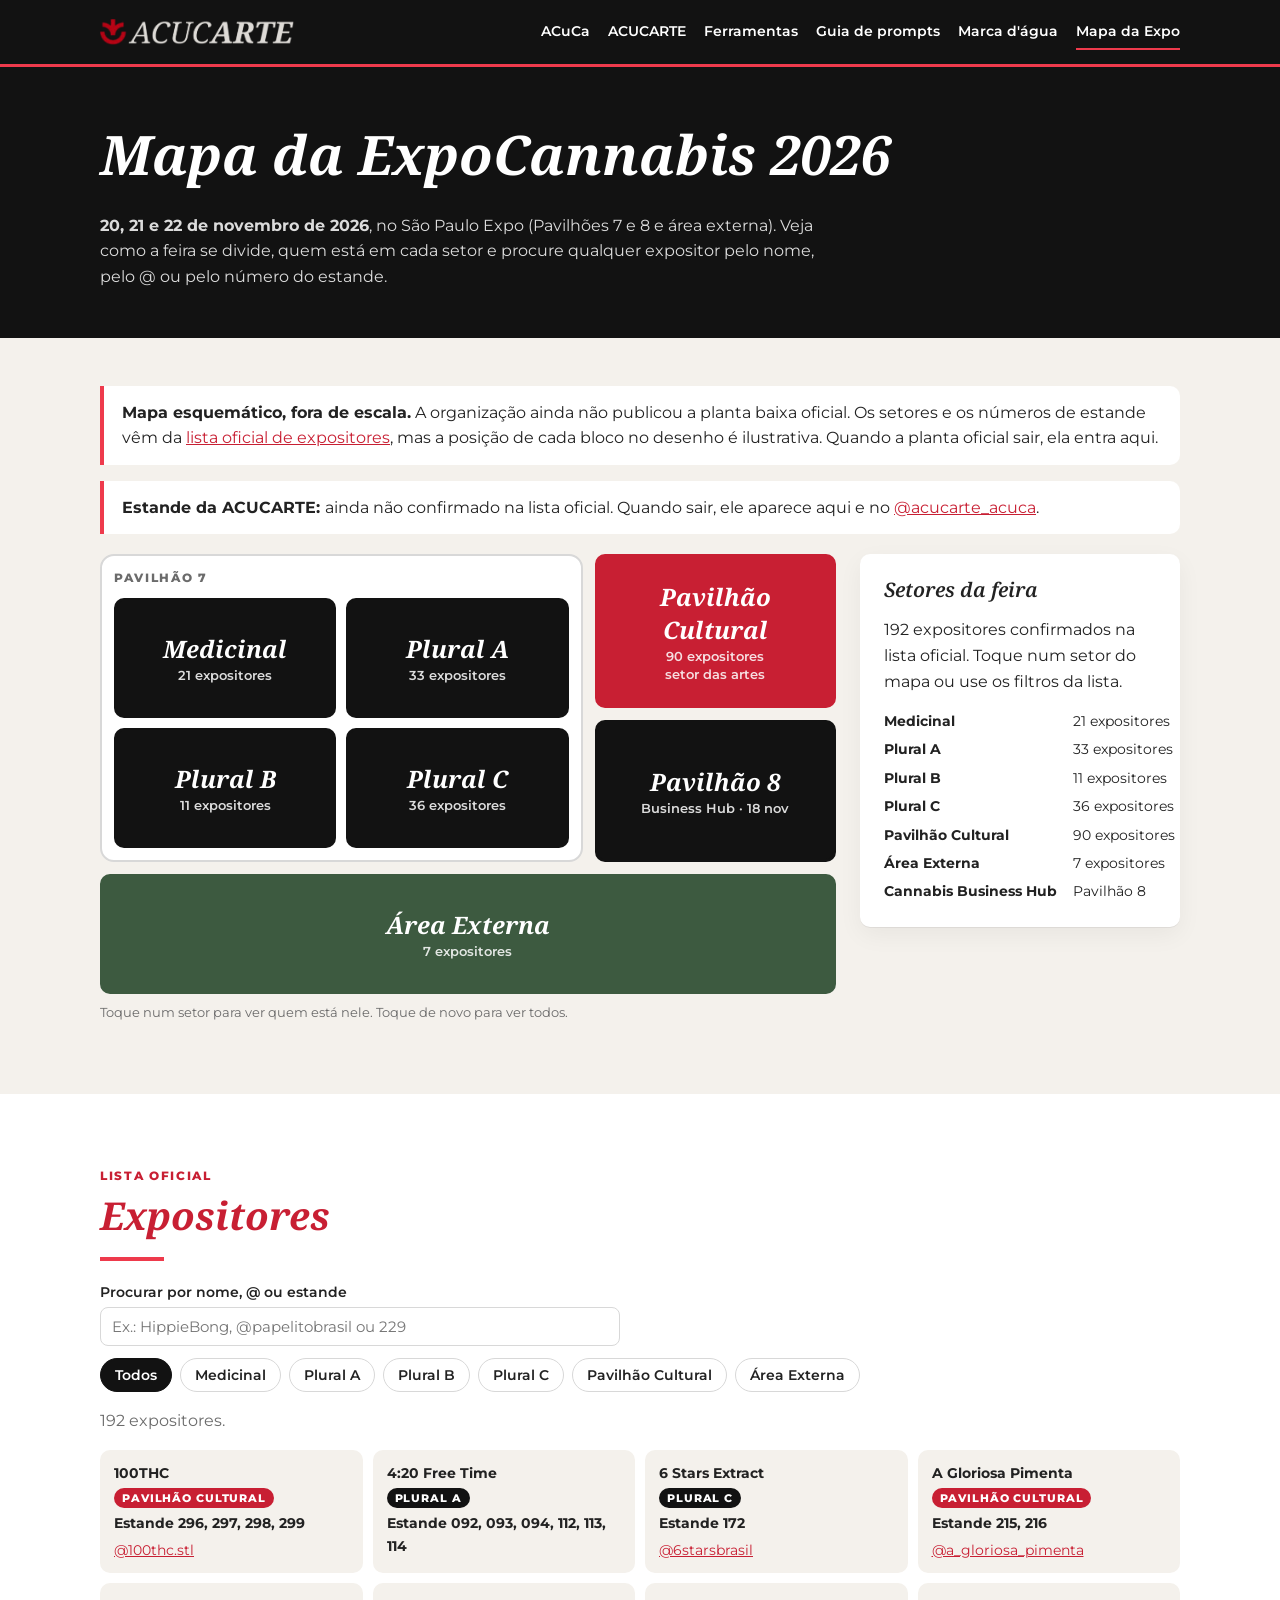
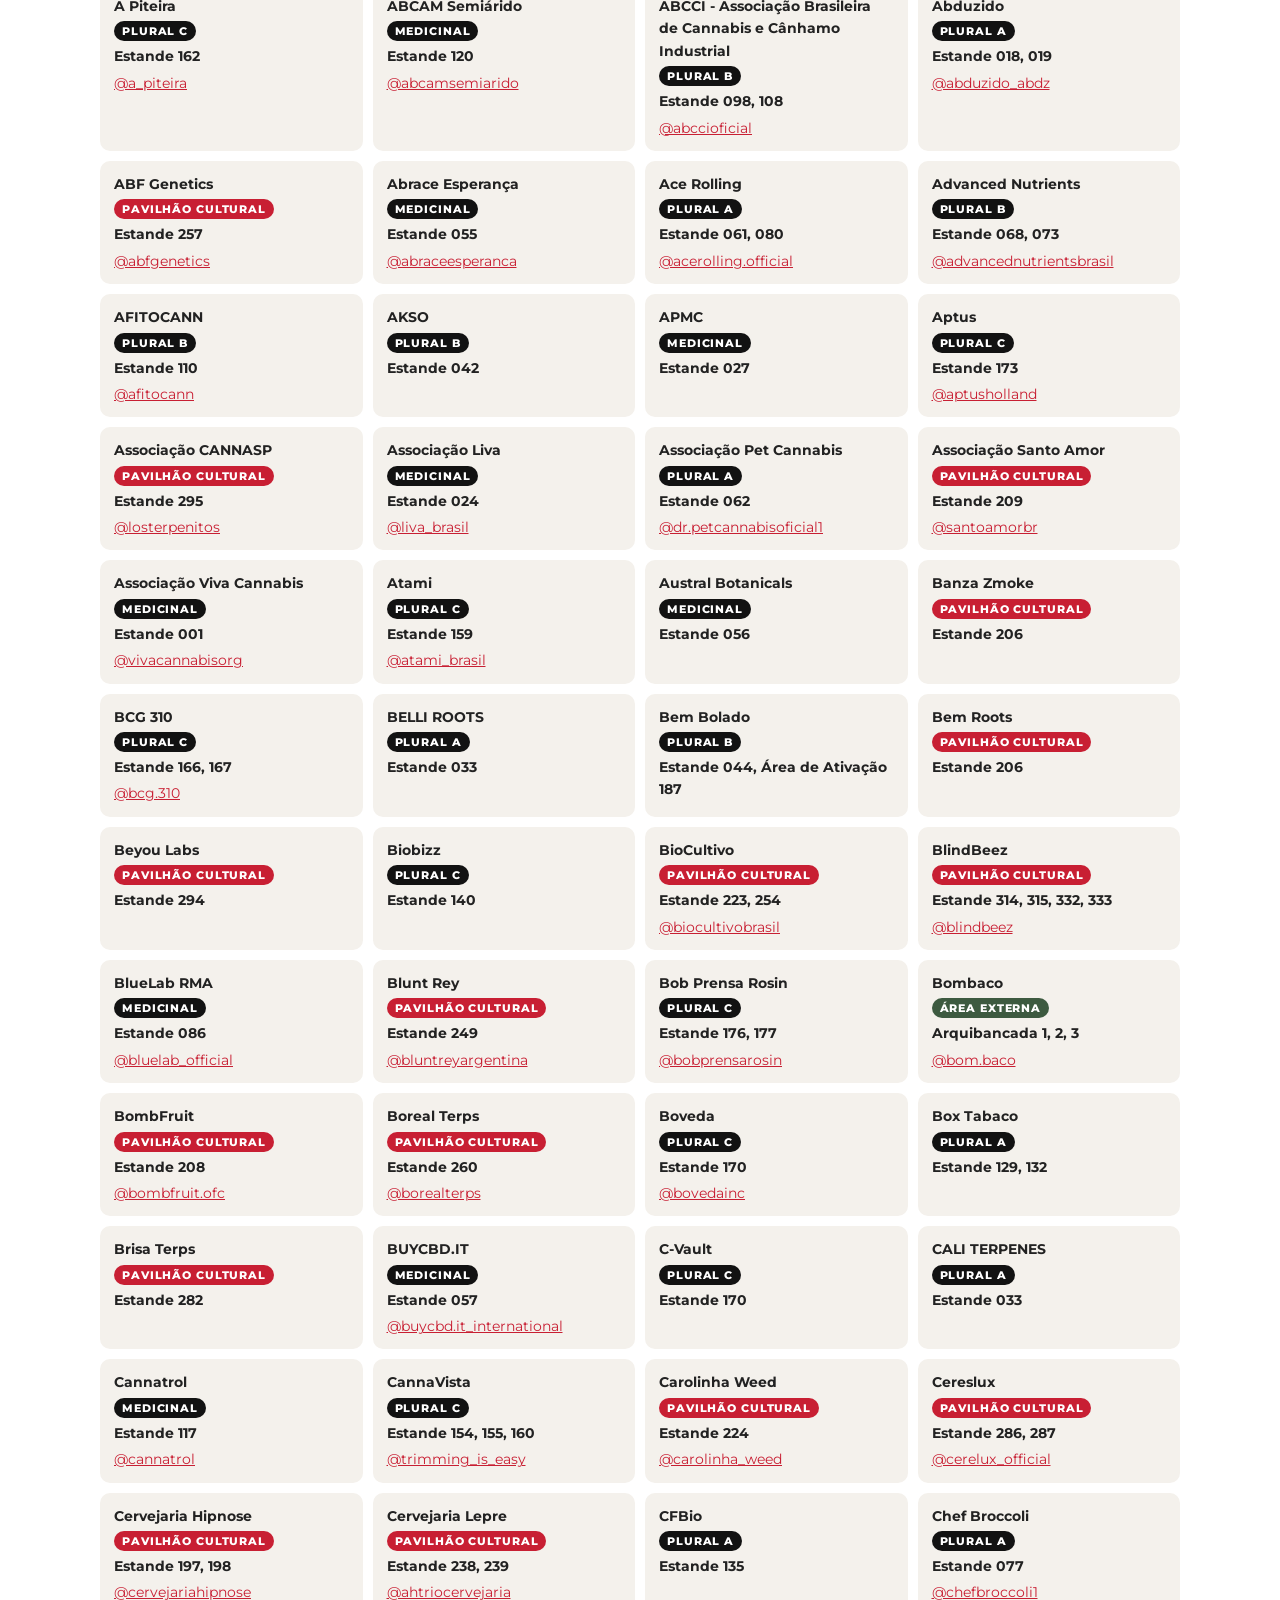
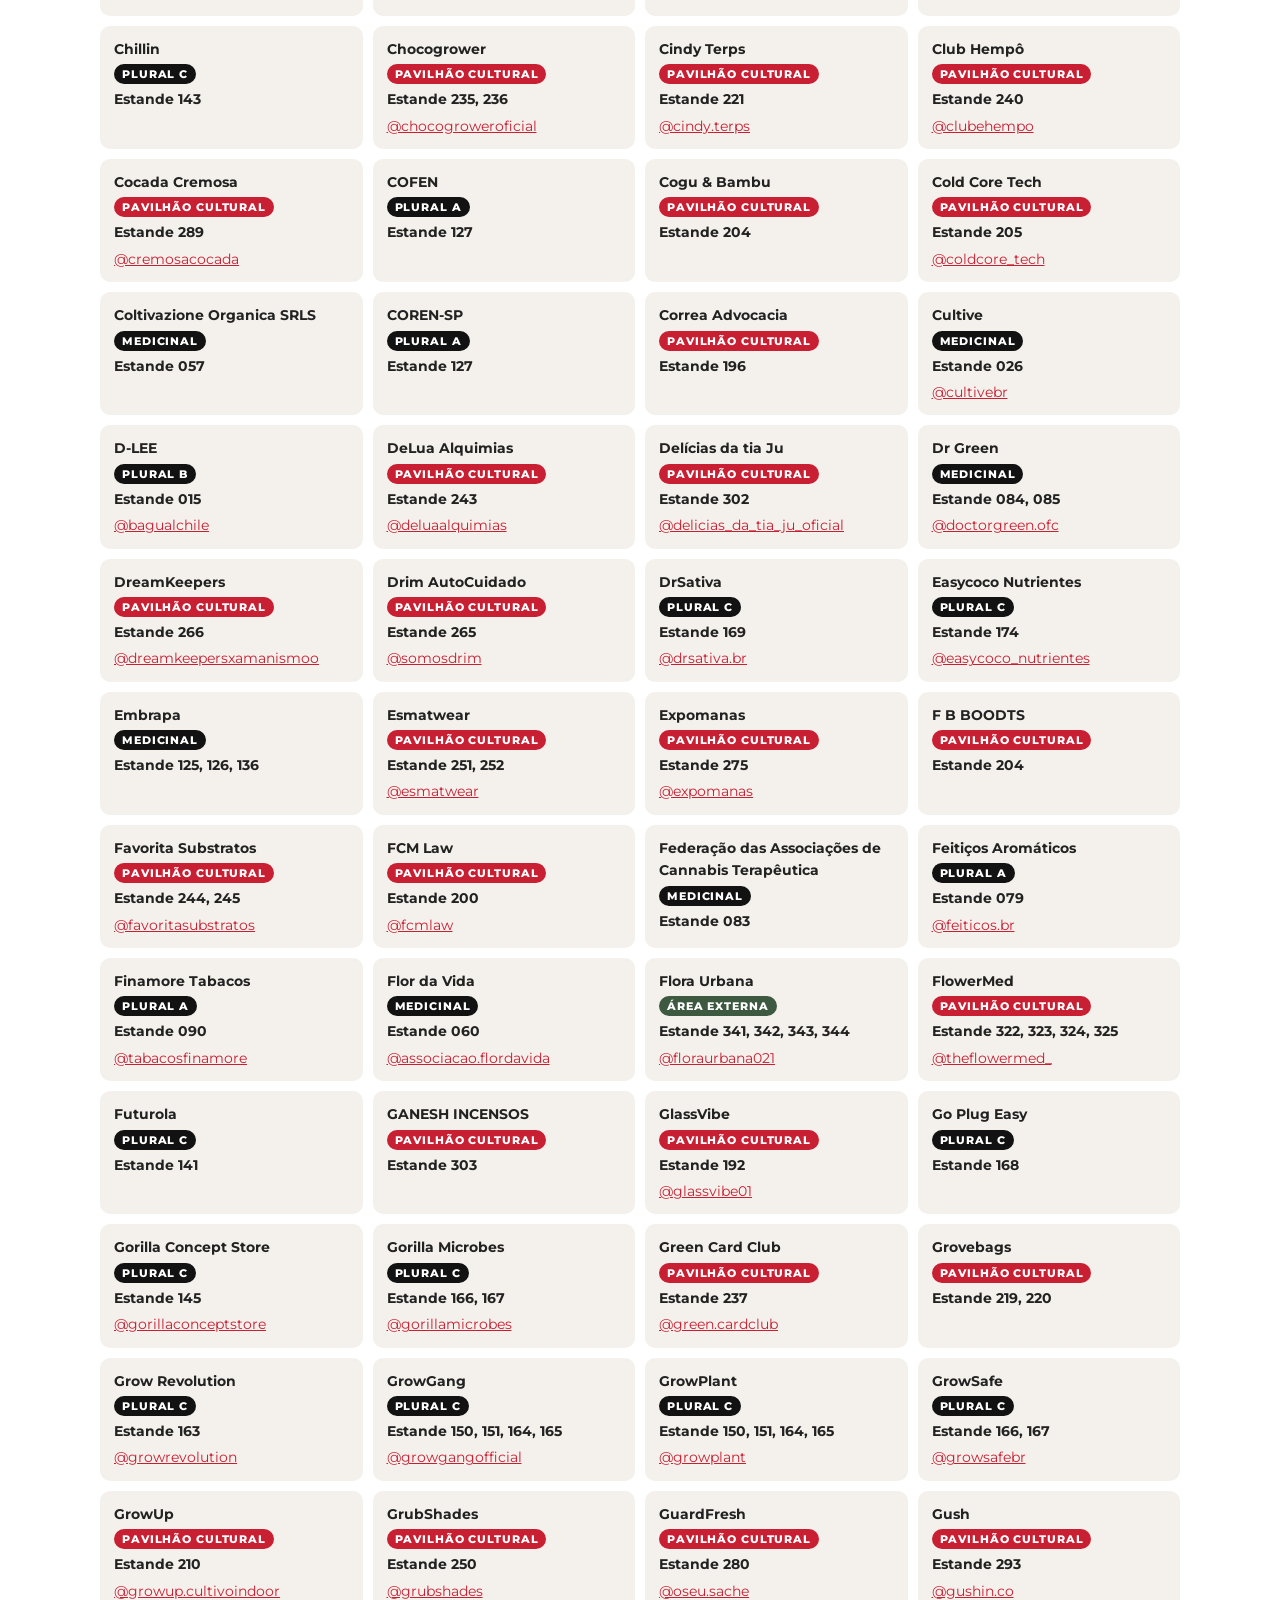
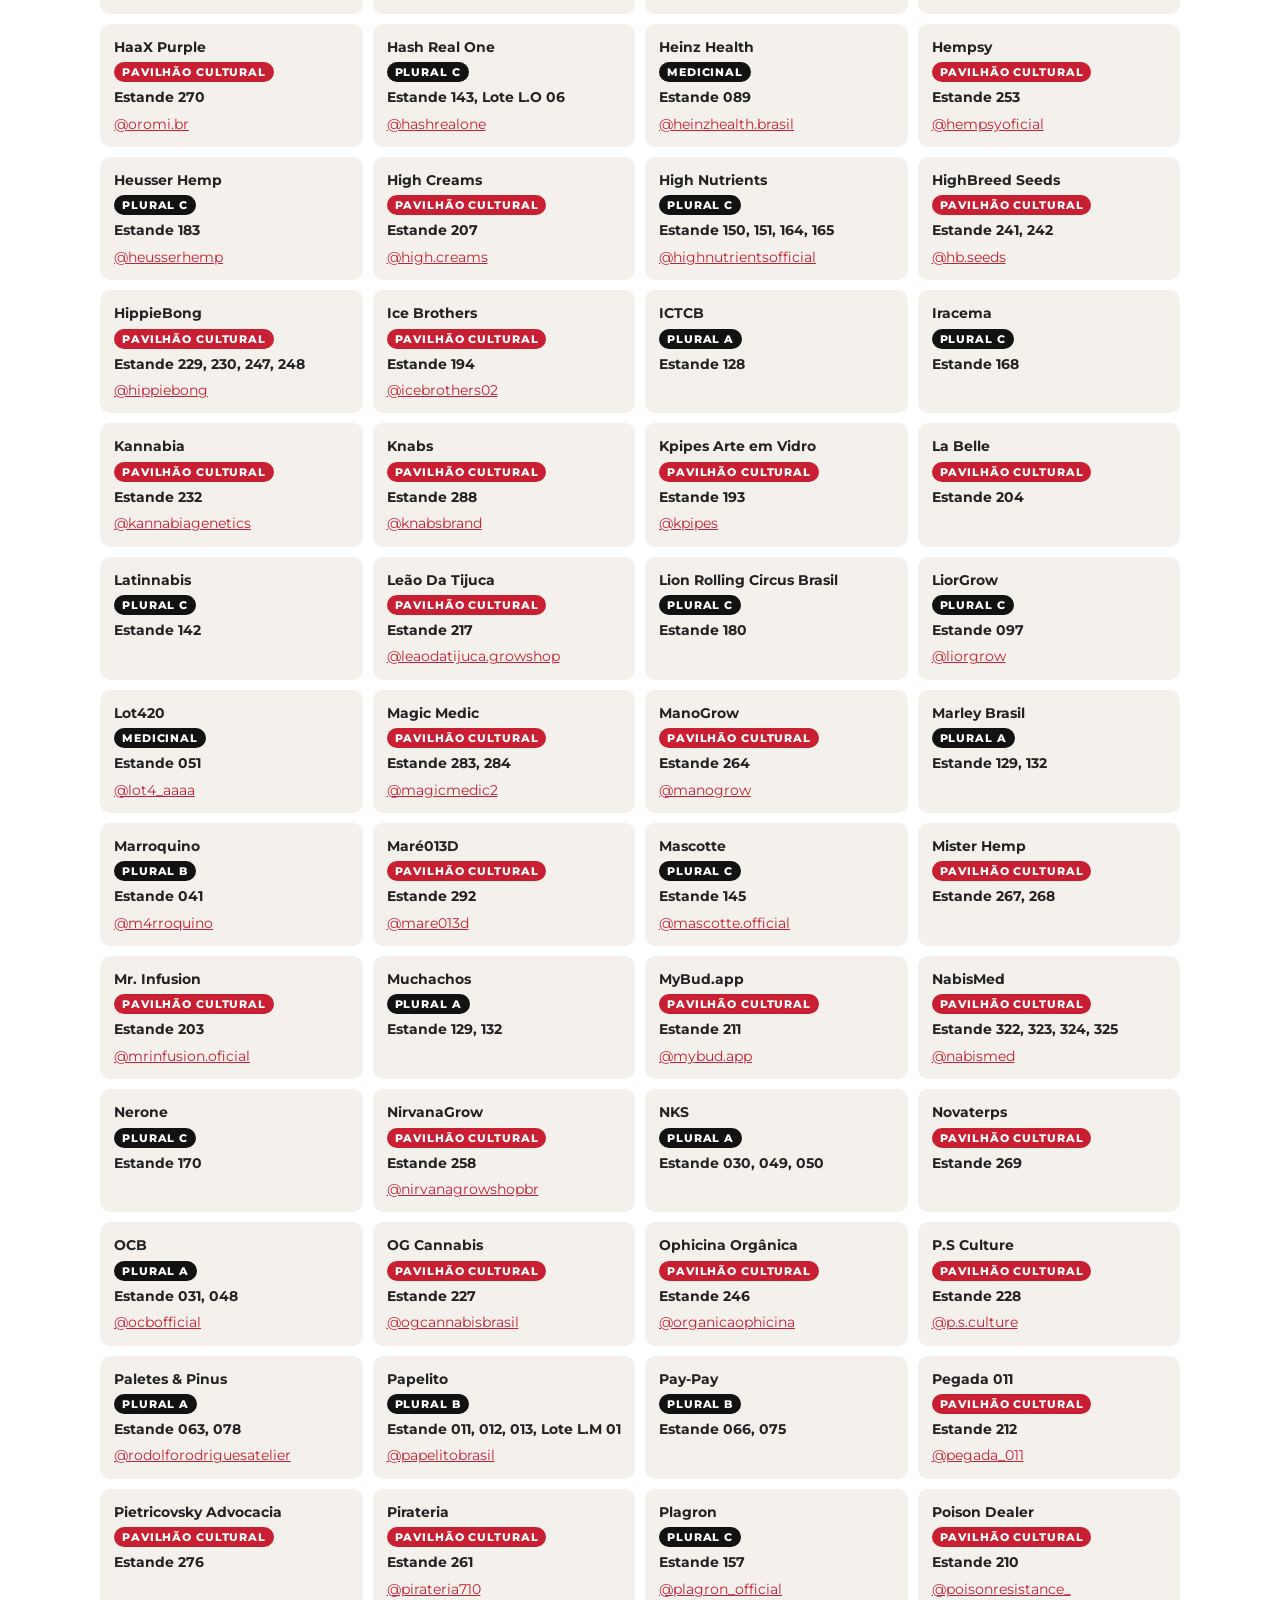
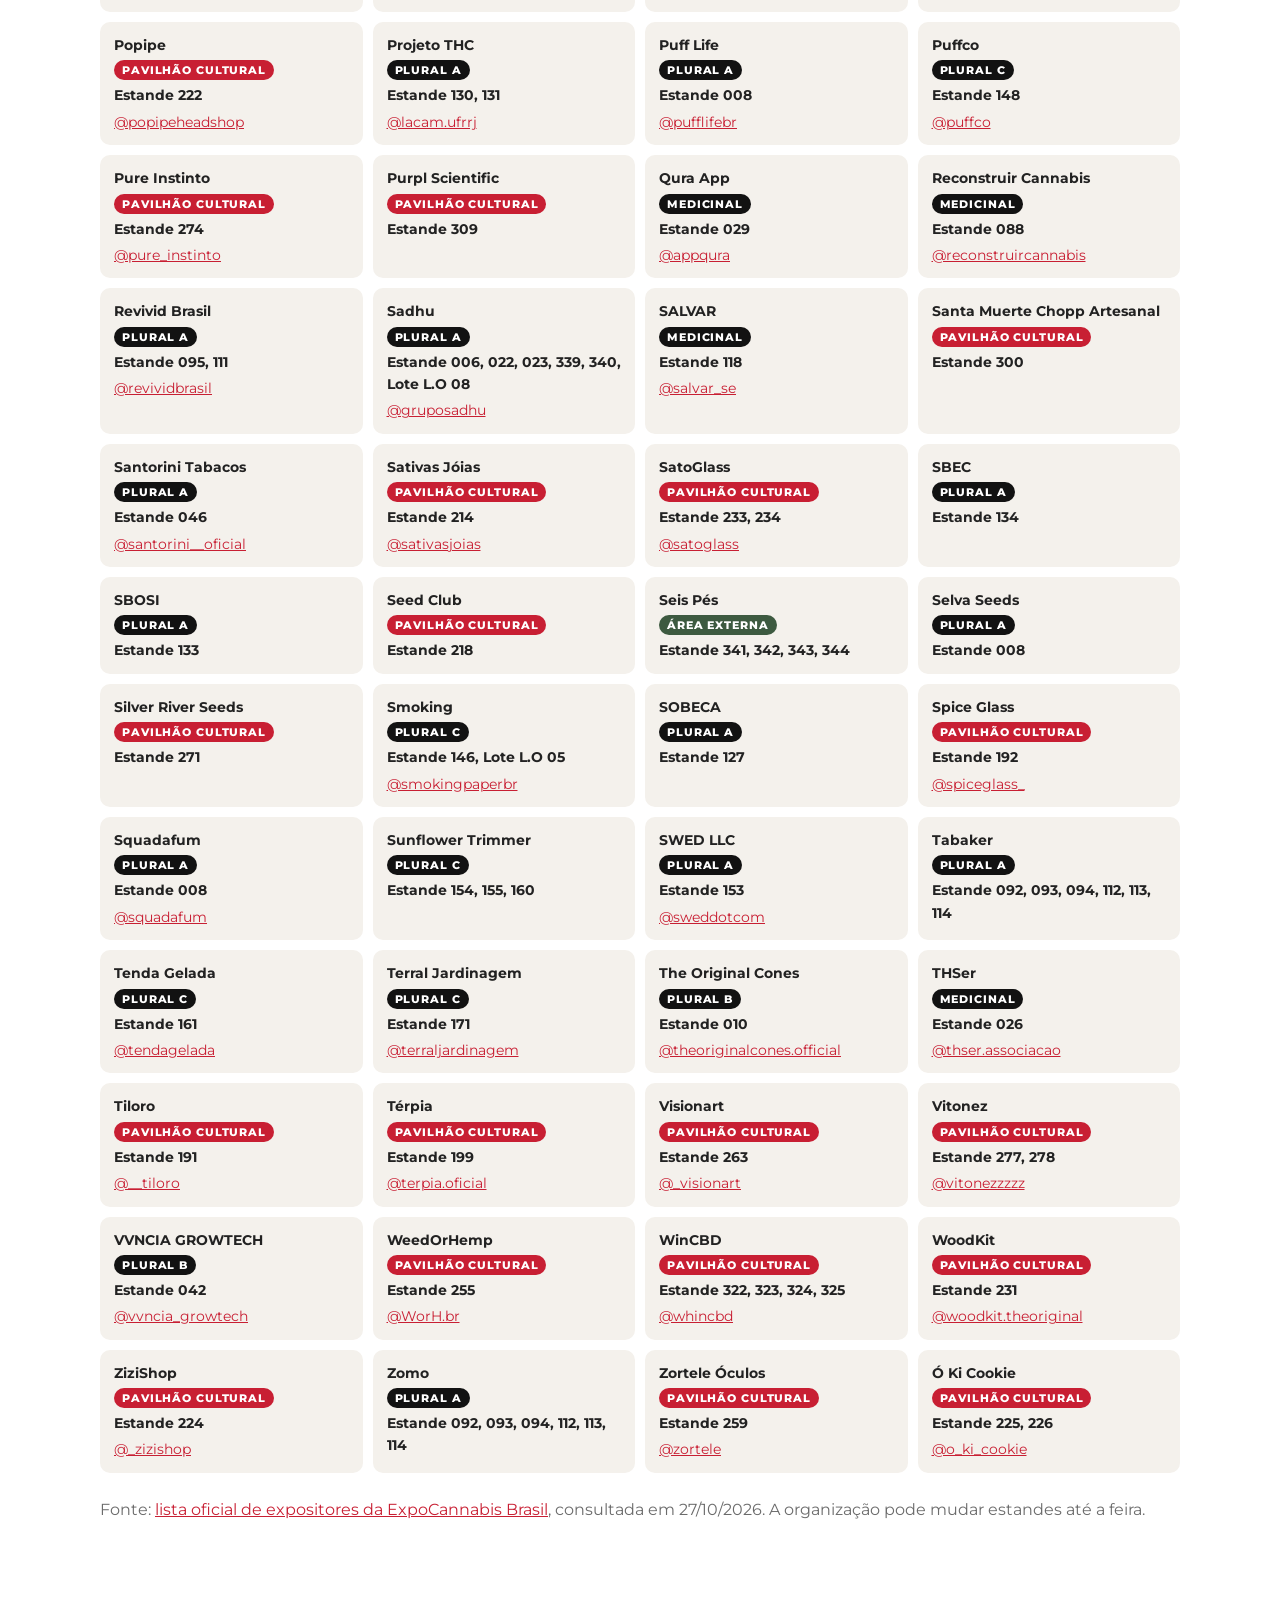
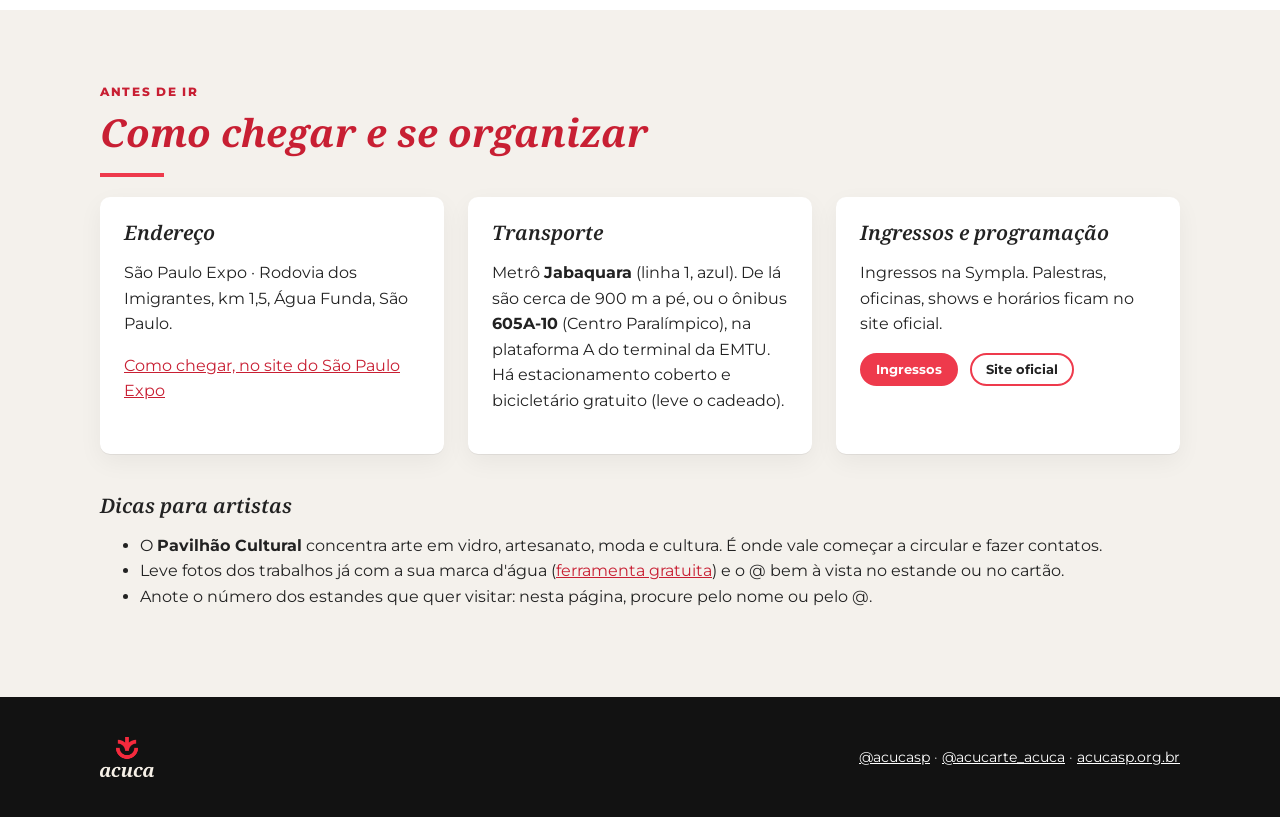
==== expocannabis/index.html @ dbbeb392 "Mapa da ExpoCannabis 2026: setores da feira, lista oficial de expositores com busca por nome, @ e es" ====
<!doctype html>
<html lang="pt-BR">
<head>
  <meta charset="utf-8">
  <meta name="viewport" content="width=device-width, initial-scale=1">
  <title>Mapa da ExpoCannabis 2026 · ACUCARTE</title>
  <meta name="description" content="Mapa dos setores da ExpoCannabis Brasil 2026 no São Paulo Expo, com a lista oficial de expositores por pavilhão e estande, para artistas se localizarem antes da feira.">
  <link rel="icon" href="../assets/img/simbolo-acuca.svg" type="image/svg+xml">
  <link rel="preconnect" href="https://fonts.googleapis.com">
  <link rel="preconnect" href="https://fonts.gstatic.com" crossorigin>
  <link rel="stylesheet" href="https://fonts.googleapis.com/css2?family=Noto+Serif:ital,wght@1,400;1,600;1,700&family=Montserrat:wght@400;600;700;800&display=swap">
  <link rel="stylesheet" href="../assets/css/style.css?v=202610271545">
</head>
<body>
  <a class="pular" href="#conteudo">Pular para o conteúdo</a>
  <header class="topo">
    <div class="wrap">
      <a class="marca" href="../" target="_blank" rel="noopener"><img src="../assets/img/logo-acucarte-claro.png" alt="ACUCARTE" width="910" height="122"></a>
      <nav aria-label="Principal">
        <a href="../#acuca" target="_blank" rel="noopener">ACuCa</a>
        <a href="../#acucarte" target="_blank" rel="noopener">ACUCARTE</a>
        <a href="../#ferramentas" target="_blank" rel="noopener">Ferramentas</a>
        <a href="../prompts/" target="_blank" rel="noopener">Guia de prompts</a>
        <a href="../marca-dagua/" target="_blank" rel="noopener">Marca d'água</a>
        <a href="./" aria-current="page" target="_blank" rel="noopener">Mapa da Expo</a>
      </nav>
    </div>
  </header>

  <main id="conteudo">
    <div class="cabeca">
      <div class="wrap">
        <h1>Mapa da ExpoCannabis 2026</h1>
        <p><strong>20, 21 e 22 de novembro de 2026</strong>, no São Paulo Expo (Pavilhões 7 e 8 e área externa). Veja como a feira se divide, quem está em cada setor e procure qualquer expositor pelo nome, pelo @ ou pelo número do estande.</p>
      </div>
    </div>

    <section style="padding-top:32px">
      <div class="wrap">
        <p class="aviso" id="aviso-planta"><strong>Mapa esquemático, fora de escala.</strong> A organização ainda não publicou a planta baixa oficial. Os setores e os números de estande vêm da <a href="https://expocannabisbrasil.com/expositores/" target="_blank" rel="noopener">lista oficial de expositores</a>, mas a posição de cada bloco no desenho é ilustrativa. Quando a planta oficial sair, ela entra aqui.</p>
        <p class="aviso" id="estande-acucarte"></p>

        <div class="expo">
          <div>
            <div class="planta" role="group" aria-label="Setores da ExpoCannabis 2026 no São Paulo Expo (esquema)">
              <div class="pavilhao p7">
                <p class="nome-pav">Pavilhão 7</p>
                <button type="button" class="setor" data-setor="medicinal"><strong>Medicinal</strong><span class="conta"></span></button>
                <button type="button" class="setor" data-setor="plural-a"><strong>Plural A</strong><span class="conta"></span></button>
                <button type="button" class="setor" data-setor="plural-b"><strong>Plural B</strong><span class="conta"></span></button>
                <button type="button" class="setor" data-setor="plural-c"><strong>Plural C</strong><span class="conta"></span></button>
              </div>
              <button type="button" class="setor cultural" data-setor="cultural"><strong>Pavilhão Cultural</strong><span class="conta"></span><span class="conta">setor das artes</span></button>
              <button type="button" class="setor p8" data-setor="cbh"><strong>Pavilhão 8</strong><span class="conta">Business Hub · 18 nov</span></button>
              <button type="button" class="setor externa" data-setor="externa"><strong>Área Externa</strong><span class="conta"></span></button>
            </div>
            <p class="dica">Toque num setor para ver quem está nele. Toque de novo para ver todos.</p>
          </div>

          <aside class="cartao" id="setor-info" aria-live="polite"></aside>
        </div>
      </div>
    </section>

    <section class="branca">
      <div class="wrap">
        <p class="rotulo">Lista oficial</p>
        <h2>Expositores</h2>
        <hr class="fio">
        <div class="busca-expo">
          <div class="campo"><label for="busca">Procurar por nome, @ ou estande</label><input type="search" id="busca" placeholder="Ex.: HippieBong, @papelitobrasil ou 229"></div>
          <div class="filtros" id="filtros" role="group" aria-label="Filtrar por setor"></div>
        </div>
        <p class="mudo" id="resumo" role="status"></p>
        <ul class="lista-expo" id="lista"></ul>
        <p class="mudo" id="fonte" style="margin-top:24px"></p>
      </div>
    </section>

    <section>
      <div class="wrap">
        <p class="rotulo">Antes de ir</p>
        <h2>Como chegar e se organizar</h2>
        <hr class="fio">
        <div class="grade g3">
          <article class="cartao">
            <h3>Endereço</h3>
            <p>São Paulo Expo · Rodovia dos Imigrantes, km 1,5, Água Funda, São Paulo.</p>
            <p><a href="https://www.saopauloexpo.com.br/pt/localizacao/" target="_blank" rel="noopener">Como chegar, no site do São Paulo Expo</a></p>
          </article>
          <article class="cartao">
            <h3>Transporte</h3>
            <p>Metrô <strong>Jabaquara</strong> (linha 1, azul). De lá são cerca de 900 m a pé, ou o ônibus <strong>605A-10</strong> (Centro Paralímpico), na plataforma A do terminal da EMTU. Há estacionamento coberto e bicicletário gratuito (leve o cadeado).</p>
          </article>
          <article class="cartao">
            <h3>Ingressos e programação</h3>
            <p>Ingressos na Sympla. Palestras, oficinas, shows e horários ficam no site oficial.</p>
            <div class="botoes" style="margin-top:12px">
              <a class="btn sm" href="https://www.sympla.com.br/evento/expocannabis-brasil-2026-4-edicao/3217542" target="_blank" rel="noopener">Ingressos</a>
              <a class="btn sm contorno" href="https://expocannabisbrasil.com/" target="_blank" rel="noopener">Site oficial</a>
            </div>
          </article>
        </div>
        <h3 style="margin-top:40px">Dicas para artistas</h3>
        <ul>
          <li>O <strong>Pavilhão Cultural</strong> concentra arte em vidro, artesanato, moda e cultura. É onde vale começar a circular e fazer contatos.</li>
          <li>Leve fotos dos trabalhos já com a sua marca d'água (<a href="../marca-dagua/" target="_blank" rel="noopener">ferramenta gratuita</a>) e o @ bem à vista no estande ou no cartão.</li>
          <li>Anote o número dos estandes que quer visitar: nesta página, procure pelo nome ou pelo @.</li>
        </ul>
      </div>
    </section>
  </main>

  <footer class="rodape">
    <div class="wrap">
      <img src="../assets/img/logo-acuca-branco.png" alt="ACuCa-SP" width="852" height="634">
      <div>
        <a href="https://instagram.com/acucasp" target="_blank" rel="noopener">@acucasp</a> · <a href="https://instagram.com/acucarte_acuca" target="_blank" rel="noopener">@acucarte_acuca</a> ·
        <a href="https://www.acucasp.org.br" target="_blank" rel="noopener">acucasp.org.br</a>
      </div>
    </div>
  </footer>
  <script src="../assets/js/expocannabis.js?v=202610271545" defer></script>
</body>
</html>
---- assets/css/style.css ----
/* ACUCARTE · identidade da apresentação oficial: preto + vermelho + branco,
   serifa itálica (Noto Serif) nos títulos e Montserrat no texto. */
:root {
  --preto: #121212;
  --grafite: #1e1e1e;
  --grafite-2: #2a2a2a;
  --vermelho: #ee3a4c;
  --vermelho-escuro: #c81f33;
  --vermelho-claro: #f9d5d9;
  --branco: #fff;
  --gelo: #f4f1ec;
  --cinza: #6b6b6b;
  --cinza-claro: #d8d8d8;
  --texto: #222;
  --serif: 'Noto Serif', Georgia, serif;
  --sans: 'Montserrat', 'Helvetica Neue', Arial, sans-serif;
  --raio: 10px;
  --largura: 1120px;
}

* { box-sizing: border-box; }
html { scroll-behavior: smooth; }
body { margin: 0; font-family: var(--sans); color: var(--texto); background: var(--gelo); line-height: 1.6; font-size: 16px; }
img { max-width: 100%; display: block; }
a { color: var(--vermelho-escuro); }
a:hover { color: var(--vermelho); }
:focus-visible { outline: 3px solid var(--vermelho); outline-offset: 2px; }
.sr-only { position: absolute; width: 1px; height: 1px; overflow: hidden; clip: rect(0 0 0 0); white-space: nowrap; }
.pular { position: absolute; left: -9999px; top: 0; background: var(--branco); padding: 8px 12px; z-index: 10; }
.pular:focus { left: 8px; }

.wrap { max-width: var(--largura); margin: 0 auto; padding: 0 20px; }

/* ---------- topo ---------- */
.topo { background: var(--preto); color: var(--branco); position: sticky; top: 0; z-index: 5; border-bottom: 3px solid var(--vermelho); }
.topo .wrap { display: flex; align-items: center; justify-content: space-between; gap: 16px; min-height: 64px; flex-wrap: wrap; }
.topo .marca img { height: 26px; width: auto; }
.topo nav { display: flex; gap: 4px 18px; flex-wrap: wrap; }
.topo nav a { color: var(--branco); text-decoration: none; font-weight: 600; font-size: 14px; padding: 6px 0; border-bottom: 2px solid transparent; }
.topo nav a:hover, .topo nav a[aria-current="page"] { border-color: var(--vermelho); color: var(--branco); }
@media (max-width: 640px) {
  .topo { position: static; }
  .topo .wrap { padding-top: 12px; padding-bottom: 8px; }
  .topo nav { gap: 2px 14px; }
  .topo nav a { font-size: 13px; }
  section { padding: 48px 0; }
}

/* ---------- tipografia ---------- */
h1, h2, h3 { font-family: var(--serif); font-style: italic; line-height: 1.15; margin: 0 0 .5em; }
h1 { font-size: clamp(2rem, 5vw, 3.4rem); font-weight: 700; }
h2 { font-size: clamp(1.6rem, 3.4vw, 2.4rem); font-weight: 700; color: var(--vermelho-escuro); }
h3 { font-size: 1.25rem; font-weight: 600; }
.rotulo { font-weight: 800; text-transform: uppercase; letter-spacing: .14em; font-size: 12px; color: var(--vermelho-escuro); margin: 0 0 8px; }
.escura .rotulo { color: var(--vermelho); }
.fio { width: 64px; border: 0; border-top: 4px solid var(--vermelho); margin: 0 0 20px; }
.lead { font-size: 1.15rem; max-width: 46em; }
.mudo { color: var(--cinza); }

/* ---------- seções ---------- */
section { padding: 72px 0; }
[id] { scroll-margin-top: 80px; }
.escura { background: var(--preto); color: var(--branco); }
.escura h2 { color: var(--branco); }
.escura .mudo { color: rgba(255, 255, 255, .72); }
.escura a { color: var(--vermelho-claro); }
.branca { background: var(--branco); }

.hero { position: relative; background: var(--preto) url('../img/fundo-estufa.jpg') center / cover no-repeat; color: var(--branco); padding: 120px 0 100px; }
.hero::before { content: ''; position: absolute; inset: 0; background: linear-gradient(180deg, rgba(12,12,12,.55), rgba(12,12,12,.8)); }
.hero .wrap { position: relative; }
.hero .logo { width: min(560px, 100%); height: auto; margin-bottom: 28px; }
.hero h1 { color: var(--branco); max-width: 15em; }
.hero p { font-size: 1.15rem; max-width: 36em; color: rgba(255,255,255,.88); }

.cabeca { background: var(--preto); color: var(--branco); padding: 56px 0 48px; }
.cabeca h1 { color: var(--branco); }
.cabeca p { max-width: 46em; color: rgba(255,255,255,.85); margin: 0; }

.botoes { display: flex; gap: 12px; flex-wrap: wrap; margin-top: 28px; }
.btn { display: inline-flex; align-items: center; justify-content: center; gap: 8px; font: 700 15px var(--sans); padding: 12px 20px; border-radius: 999px;
  border: 2px solid var(--vermelho); background: var(--vermelho); color: var(--branco); text-decoration: none; cursor: pointer; line-height: 1.2; }
.btn:hover { background: var(--vermelho-escuro); border-color: var(--vermelho-escuro); color: var(--branco); }
.btn.contorno { background: transparent; color: inherit; }
.btn.contorno:hover { background: var(--vermelho); color: var(--branco); }
.btn.sm { padding: 7px 14px; font-size: 13px; }
.btn:disabled { opacity: .45; cursor: not-allowed; }

.grade { display: grid; gap: 24px; }
.g2 { grid-template-columns: repeat(auto-fit, minmax(300px, 1fr)); }
.g3 { grid-template-columns: repeat(auto-fit, minmax(260px, 1fr)); }
.g4 { grid-template-columns: repeat(auto-fit, minmax(200px, 1fr)); }

.cartao { background: var(--branco); border-radius: var(--raio); padding: 24px; box-shadow: 0 1px 0 rgba(0,0,0,.06), 0 8px 24px rgba(0,0,0,.05); }
.escura .cartao { background: var(--grafite); color: var(--branco); box-shadow: none; }
.cartao.ferramenta { display: flex; flex-direction: column; border-top: 4px solid var(--vermelho); }
.cartao.ferramenta p { flex: 1; }
.exemplos-marca figure { margin: 0; }
.exemplos-marca a { display: block; border-radius: var(--raio); overflow: hidden; background: var(--gelo); }
.exemplos-marca img { width: 100%; height: auto; aspect-ratio: 4 / 5; object-fit: cover; transition: transform .2s; }
.exemplos-marca a:hover img { transform: scale(1.03); }
.exemplos-marca figcaption { font-size: 14px; margin-top: 8px; }
@media (max-width: 560px) { .exemplos-marca { grid-template-columns: 1fr 1fr; gap: 14px; } }

.numero { font-family: var(--serif); font-style: italic; font-weight: 700; font-size: clamp(2.2rem, 5vw, 3rem); color: var(--vermelho); line-height: 1; }
.numero + p { margin-top: 8px; }

blockquote { margin: 0; padding: 0 0 0 20px; border-left: 4px solid var(--vermelho); font-family: var(--serif); font-style: italic; font-size: 1.2rem; }
blockquote footer { font-family: var(--sans); font-style: normal; font-size: 14px; margin-top: 10px; color: var(--cinza); }
.escura blockquote footer { color: rgba(255,255,255,.7); }

.lista-tags { display: flex; flex-wrap: wrap; gap: 8px; padding: 0; margin: 0; list-style: none; }
.lista-tags li { background: var(--gelo); border-radius: 999px; padding: 4px 12px; font-size: 14px; }
.escura .lista-tags li { background: var(--grafite-2); }

.linha-tempo { list-style: none; padding: 0; margin: 0; display: grid; gap: 16px; }
.linha-tempo li { display: grid; grid-template-columns: 130px 1fr; gap: 16px; padding-bottom: 16px; border-bottom: 1px solid rgba(255,255,255,.12); }
.linha-tempo time { font-weight: 800; color: var(--vermelho); }
@media (max-width: 560px) { .linha-tempo li { grid-template-columns: 1fr; gap: 4px; } }

/* ---------- rodapé ---------- */
.rodape { background: var(--preto); color: rgba(255,255,255,.8); padding: 40px 0; font-size: 14px; }
.rodape a { color: var(--branco); }
.rodape .wrap { display: flex; justify-content: space-between; gap: 24px; flex-wrap: wrap; align-items: center; }
.rodape img { height: 40px; width: auto; }

/* ---------- formulários ---------- */
label { font-weight: 600; font-size: 14px; }
input[type=text], input[type=url], input[type=search], input[type=number], select, textarea {
  width: 100%; font: 15px var(--sans); padding: 9px 11px; border: 1px solid var(--cinza-claro); border-radius: 8px; background: var(--branco); color: var(--texto); }
input[type=color] { width: 44px; height: 38px; padding: 2px; border: 1px solid var(--cinza-claro); border-radius: 8px; background: var(--branco); cursor: pointer; }
input[type=range] { width: 100%; accent-color: var(--vermelho); }
input[type=checkbox], input[type=radio] { accent-color: var(--vermelho); }

/* ---------- guia de prompts ---------- */
.filtros { display: flex; gap: 8px; flex-wrap: wrap; margin: 0 0 28px; }
.filtros button { font: 600 14px var(--sans); border: 1px solid var(--cinza-claro); background: var(--branco); padding: 7px 14px; border-radius: 999px; cursor: pointer; color: var(--texto); }
.filtros button[aria-pressed="true"] { background: var(--preto); color: var(--branco); border-color: var(--preto); }
.prompt { display: grid; gap: 20px; }
.prompt + .prompt { margin-top: 32px; }
.prompt header { display: flex; justify-content: space-between; gap: 12px; flex-wrap: wrap; align-items: flex-start; }
.prompt header h3 { margin: 0; }
.selo { display: inline-block; font: 800 11px var(--sans); text-transform: uppercase; letter-spacing: .1em; padding: 4px 10px; border-radius: 999px; background: var(--gelo); color: var(--cinza); }
.selo.aprovado { background: #dff3e4; color: #1d6b34; }
.selo.teste { background: #fff3d6; color: #8a5a00; }
.antes-depois { display: grid; grid-template-columns: var(--colunas, 1fr 1fr); gap: 12px; align-items: start; }
.antes-depois figure { margin: 0; min-width: 0; }
.antes-depois .vazio { aspect-ratio: 3 / 2; border: 2px dashed var(--cinza-claro); border-radius: var(--raio); display: grid; place-items: center; text-align: center; padding: 16px; color: var(--cinza); font-size: 14px; }
.antes-depois a { display: block; border-radius: var(--raio); overflow: hidden; }
.antes-depois img { width: 100%; height: auto; background: var(--gelo); transition: transform .2s; }
.antes-depois a:hover img { transform: scale(1.02); }
.antes-depois figcaption { font-size: 12px; font-weight: 800; text-transform: uppercase; letter-spacing: .1em; margin-top: 6px; color: var(--cinza); }
.codigo { position: relative; }
.codigo pre { margin: 0; background: var(--preto); color: #f1f1f1; padding: 54px 18px 18px; border-radius: var(--raio); white-space: pre-wrap; word-break: break-word;
  font: 14px/1.6 ui-monospace, SFMono-Regular, Menlo, Consolas, monospace; max-height: 420px; overflow: auto; }
.codigo .copiar { position: absolute; top: 10px; right: 10px; }
.codigo pre .var { color: #ffb4bd; font-weight: 700; }
.ficha { display: grid; grid-template-columns: max-content 1fr; gap: 6px 16px; font-size: 14px; margin: 0; }
.ficha dt { font-weight: 700; }
.ficha dd { margin: 0; }
.passos { counter-reset: passo; list-style: none; padding: 0; display: grid; gap: 14px; }
.passos li { counter-increment: passo; position: relative; padding-left: 48px; }
.passos li::before { content: counter(passo); position: absolute; left: 0; top: -2px; width: 34px; height: 34px; border-radius: 50%; background: var(--vermelho);
  color: var(--branco); font-weight: 800; display: grid; place-items: center; }
.aviso { border-left: 4px solid var(--vermelho); background: var(--branco); padding: 14px 18px; border-radius: 0 var(--raio) var(--raio) 0; }
.linha-preview { display: flex; gap: 10px; align-items: center; flex-wrap: wrap; }
.janela-preview { width: min(1120px, calc(100vw - 32px)); max-height: calc(100vh - 32px); overflow: auto; padding: 20px; border: 0;
  border-radius: var(--raio); background: var(--branco); color: var(--texto); box-shadow: 0 20px 60px rgba(0,0,0,.35); }
/* o fundo escurecido não captura o mouse: assim o botão continua "sob o cursor" e a janela não fecha sozinha */
.janela-preview::backdrop { background: rgba(18,18,18,.55); pointer-events: none; }
.janela-topo { display: flex; justify-content: space-between; align-items: center; gap: 12px; margin-bottom: 14px; }
.janela-topo h3 { margin: 0; }
.janela-preview .antes-depois { margin: 0 auto; }
/* no celular, três fotos numa linha ficariam minúsculas: o antes ocupa a linha de cima e os depois dividem a de baixo */
@media (max-width: 560px) {
  .antes-depois { grid-template-columns: var(--colunas-celular, 1fr 1fr); gap: 10px 8px; max-width: none !important; }
  .antes-depois figure.antes { grid-column: 1 / -1; }
  .antes-depois .vazio { padding: 8px; font-size: 12px; }
}

/* ---------- marca d'água ---------- */
.estudio { display: grid; grid-template-columns: minmax(0, 1fr) 360px; gap: 24px; align-items: start; }
@media (max-width: 900px) { .estudio { grid-template-columns: 1fr; } }
.palco { background: repeating-conic-gradient(#e8e4dd 0 25%, #f7f5f1 0 50%) 0 0 / 20px 20px; border-radius: var(--raio); min-height: 360px;
  display: grid; place-items: center; padding: 16px; position: relative; }
.palco canvas { max-width: 100%; max-height: 72vh; height: auto; box-shadow: 0 8px 30px rgba(0,0,0,.18); }
.soltar { border: 2px dashed var(--cinza); border-radius: var(--raio); padding: 40px 20px; text-align: center; background: rgba(255,255,255,.85); cursor: pointer; width: 100%; max-width: 520px; }
.soltar.ativo, .palco.ativo { outline: 3px dashed var(--vermelho); outline-offset: -8px; }
.miniaturas { display: flex; gap: 8px; overflow-x: auto; padding: 10px 0 4px; }
.miniaturas button { flex: 0 0 auto; border: 2px solid transparent; padding: 0; border-radius: 6px; cursor: pointer; background: none; position: relative; }
.miniaturas button[aria-current="true"] { border-color: var(--vermelho); }
.miniaturas img { width: 72px; height: 72px; object-fit: cover; border-radius: 4px; }
.painel { display: grid; gap: 14px; }
.painel fieldset { border: 0; margin: 0; padding: 16px; background: var(--branco); border-radius: var(--raio); display: grid; gap: 12px; }
.painel legend { font-family: var(--serif); font-style: italic; font-weight: 700; font-size: 1.1rem; padding: 0; float: left; width: 100%; margin-bottom: 4px; }
.painel legend + * { clear: both; }
.campo { display: grid; gap: 4px; }
.campo .valor { font-weight: 400; color: var(--cinza); float: right; font-variant-numeric: tabular-nums; }
.linha { display: flex; gap: 10px; align-items: center; }
.linha > * { flex: 1; }
.linha > input[type=color], .linha > input[type=checkbox] { flex: 0 0 auto; }
.chips { display: flex; flex-wrap: wrap; gap: 6px; }
.chips label { font-weight: 600; font-size: 13px; }
.chips input { position: absolute; opacity: 0; pointer-events: none; }
.chips span { display: inline-block; padding: 6px 11px; border-radius: 999px; border: 1px solid var(--cinza-claro); background: var(--branco); cursor: pointer; }
.chips input:checked + span { background: var(--preto); color: var(--branco); border-color: var(--preto); }
.chips input:focus-visible + span { outline: 3px solid var(--vermelho); outline-offset: 2px; }
.posicoes { display: grid; grid-template-columns: repeat(3, 40px); gap: 4px; }
.posicoes label { position: relative; }
.posicoes input { position: absolute; opacity: 0; }
.posicoes span { display: block; width: 40px; height: 32px; border-radius: 6px; border: 1px solid var(--cinza-claro); background: var(--branco); cursor: pointer; position: relative; }
.posicoes span::after { content: ''; position: absolute; width: 8px; height: 8px; border-radius: 50%; background: var(--cinza-claro); top: 50%; left: 50%; transform: translate(-50%, -50%); }
.posicoes input:checked + span { border-color: var(--vermelho); }
.posicoes input:checked + span::after { background: var(--vermelho); }
.posicoes input:focus-visible + span { outline: 3px solid var(--vermelho); outline-offset: 2px; }
.cores { display: flex; gap: 6px; flex-wrap: wrap; align-items: center; }
.cores button { width: 28px; height: 28px; border-radius: 50%; border: 2px solid var(--cinza-claro); cursor: pointer; }
.acoes { position: sticky; bottom: 0; background: var(--gelo); padding: 12px 0; display: flex; gap: 8px; flex-wrap: wrap; }
.dica { font-size: 13px; color: var(--cinza); margin: 0; }
[hidden] { display: none !important; }

/* ---------- mapa da ExpoCannabis ---------- */
.expo { display: grid; grid-template-columns: minmax(0, 1fr) 320px; gap: 24px; align-items: start; margin-top: 20px; }
.planta { display: grid; grid-template-columns: 2fr 1fr; grid-template-areas: "p7 cultural" "p7 p8" "externa externa"; gap: 12px; }
.planta .pavilhao { grid-area: p7; display: grid; grid-template-columns: 1fr 1fr; gap: 10px; background: var(--branco); border: 2px solid var(--cinza-claro); border-radius: 14px; padding: 12px; }
.planta .nome-pav { grid-column: 1 / -1; margin: 0; font-weight: 800; font-size: 12px; letter-spacing: .14em; text-transform: uppercase; color: var(--cinza); }
.planta .cultural { grid-area: cultural; }
.planta .p8 { grid-area: p8; }
.planta .externa { grid-area: externa; min-height: 90px; }
.planta .setor { display: flex; flex-direction: column; align-items: center; justify-content: center; gap: 2px; min-height: 120px; padding: 12px; border: 3px solid var(--preto); border-radius: var(--raio); background: var(--preto); color: var(--branco); cursor: pointer; font: 600 13px var(--sans); text-align: center; transition: background .15s; }
.planta .setor strong { font: italic 700 clamp(1.05rem, 2.4vw, 1.5rem) var(--serif); }
.planta .setor .conta { opacity: .85; }
.planta .setor.cultural { background: var(--vermelho-escuro); border-color: var(--vermelho-escuro); }
.planta .setor.externa { background: #3d5a40; border-color: #3d5a40; }
.planta .setor:hover { background: var(--grafite-2); }
.planta .setor.cultural:hover { background: var(--vermelho); }
.planta .setor.externa:hover { background: #4c7050; }
.planta .setor[aria-pressed="true"] { outline: 4px solid var(--vermelho); outline-offset: 3px; }
.planta .setor.cultural[aria-pressed="true"] { outline-color: var(--preto); }
@media (max-width: 560px) {
  .planta { grid-template-columns: 1fr 1fr; grid-template-areas: "p7 p7" "cultural p8" "externa externa"; }
  .planta .setor { min-height: 96px; }
}
.expo + .dica, .expo .dica { margin-top: 8px; }
#setor-info h3 { margin-bottom: 8px; }
#setor-info .ficha { margin-top: 12px; }
#setor-info .ficha dd { white-space: nowrap; }
.busca-expo { display: grid; gap: 12px; margin-bottom: 8px; }
.busca-expo .campo { max-width: 520px; }
.busca-expo .filtros { margin: 0; }
.lista-expo { list-style: none; padding: 0; margin: 16px 0 0; display: grid; grid-template-columns: repeat(auto-fill, minmax(250px, 1fr)); gap: 10px; }
.lista-expo li { background: var(--gelo); border-radius: var(--raio); padding: 12px 14px; display: grid; gap: 4px; font-size: 14px; align-content: start; }
.lista-expo .estande { font-weight: 700; }
.lista-expo a { overflow-wrap: anywhere; }
.setor-tag { justify-self: start; font: 800 11px var(--sans); text-transform: uppercase; letter-spacing: .08em; padding: 3px 8px; border-radius: 999px; background: var(--preto); color: var(--branco); }
.setor-tag.cultural { background: var(--vermelho-escuro); }
.setor-tag.externa { background: #3d5a40; }
@media (max-width: 860px) { .expo { grid-template-columns: 1fr; } }
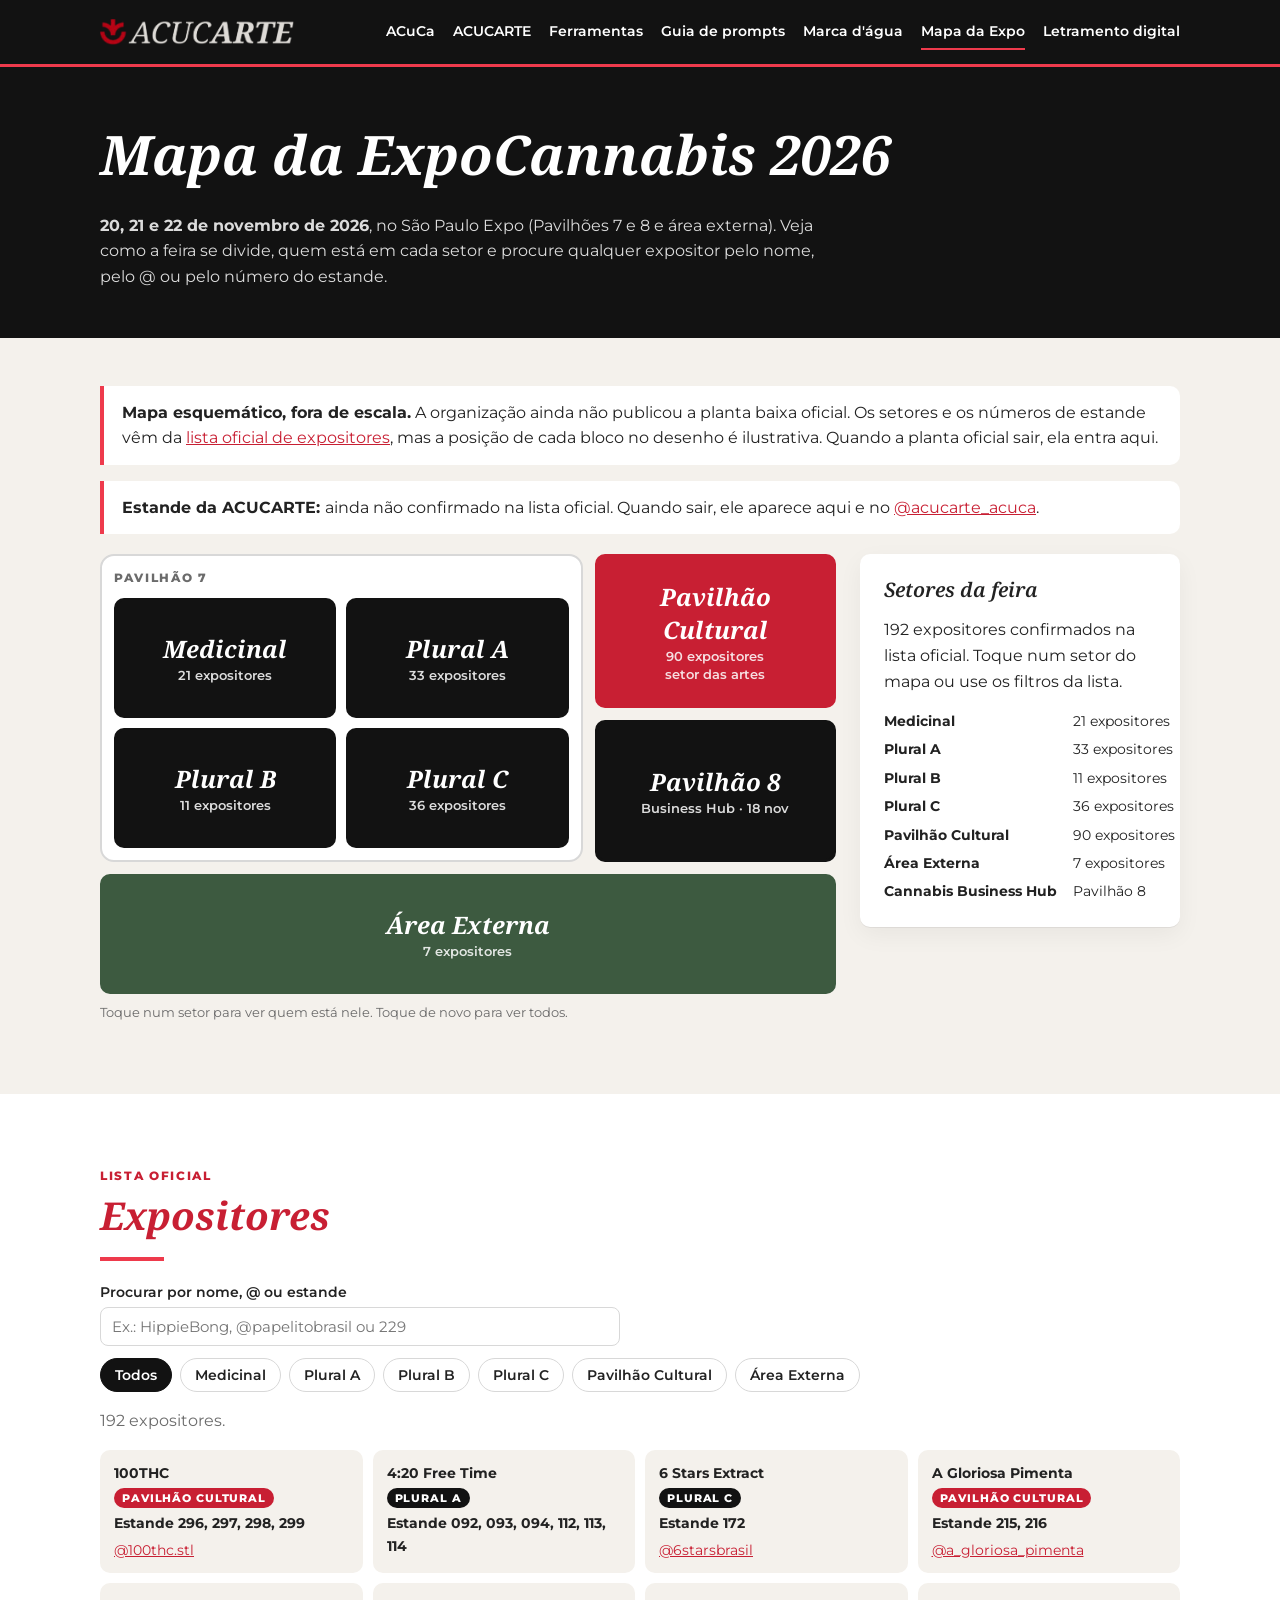
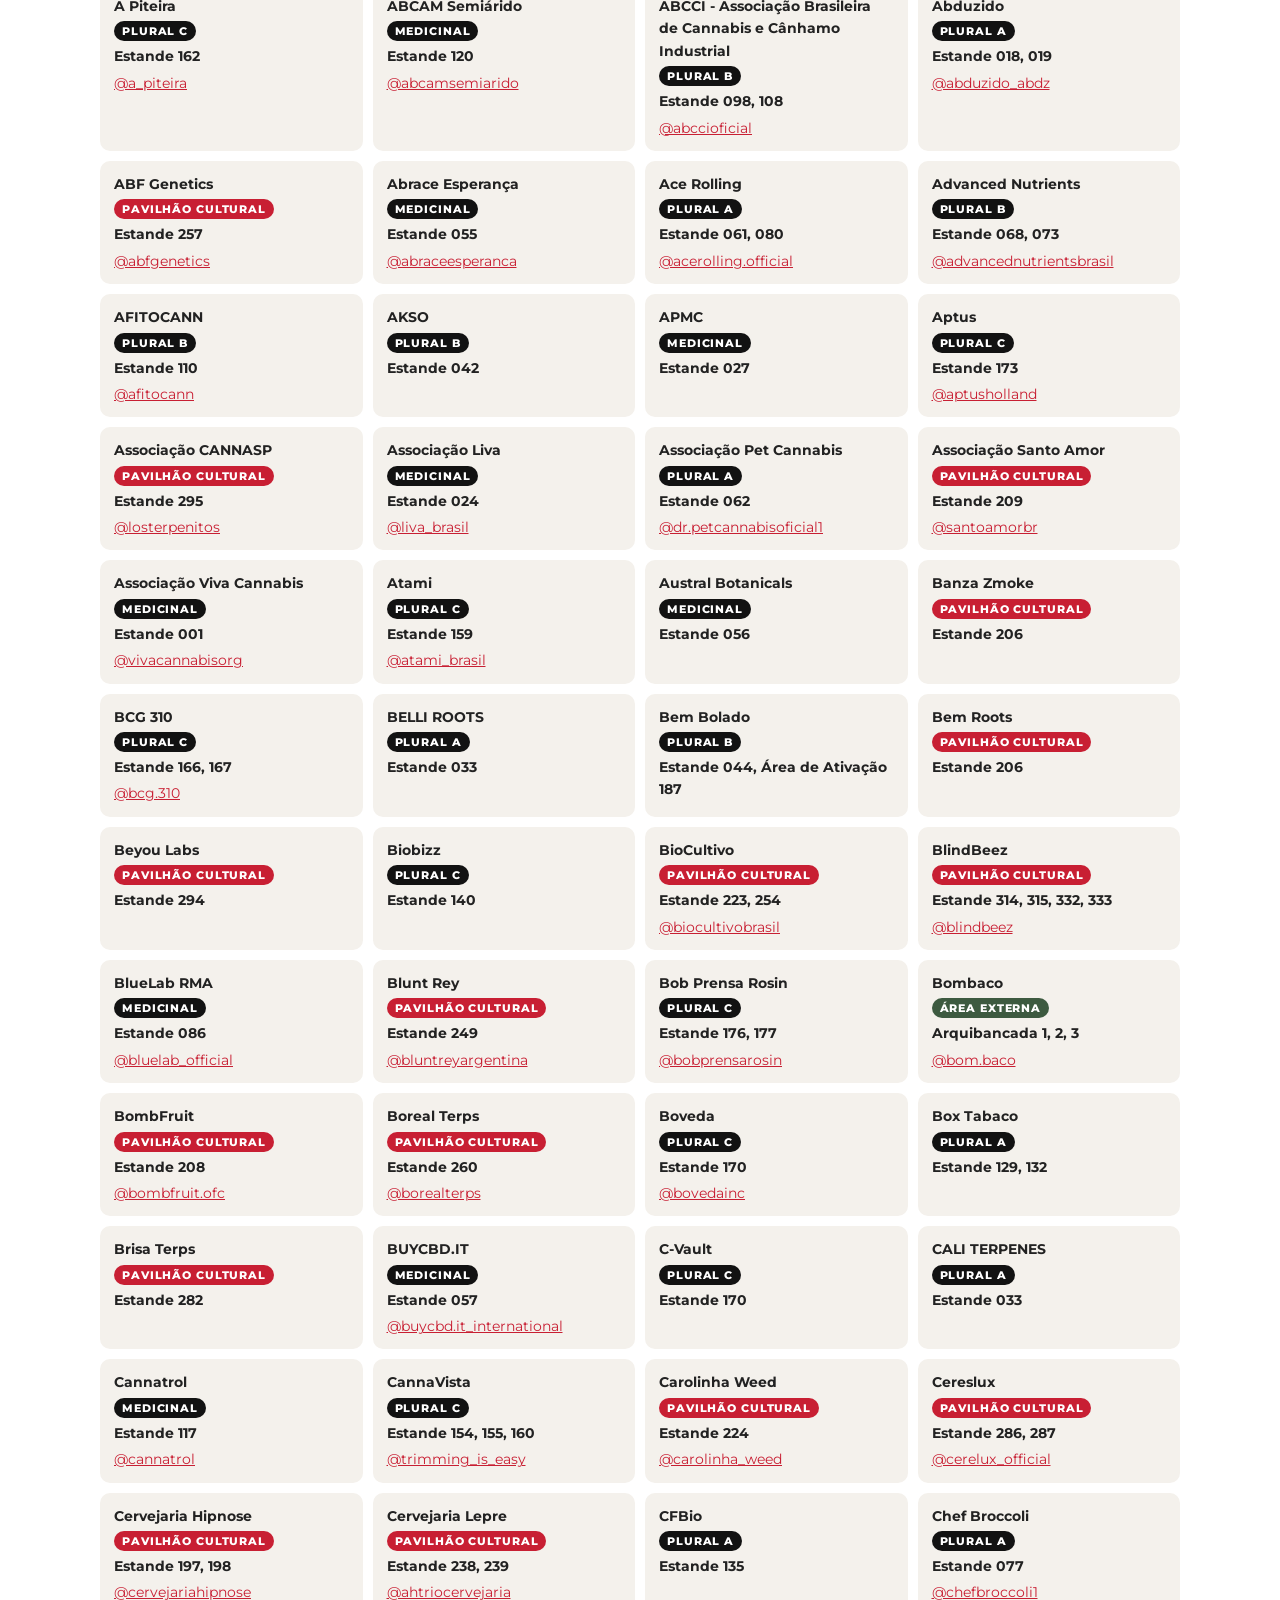
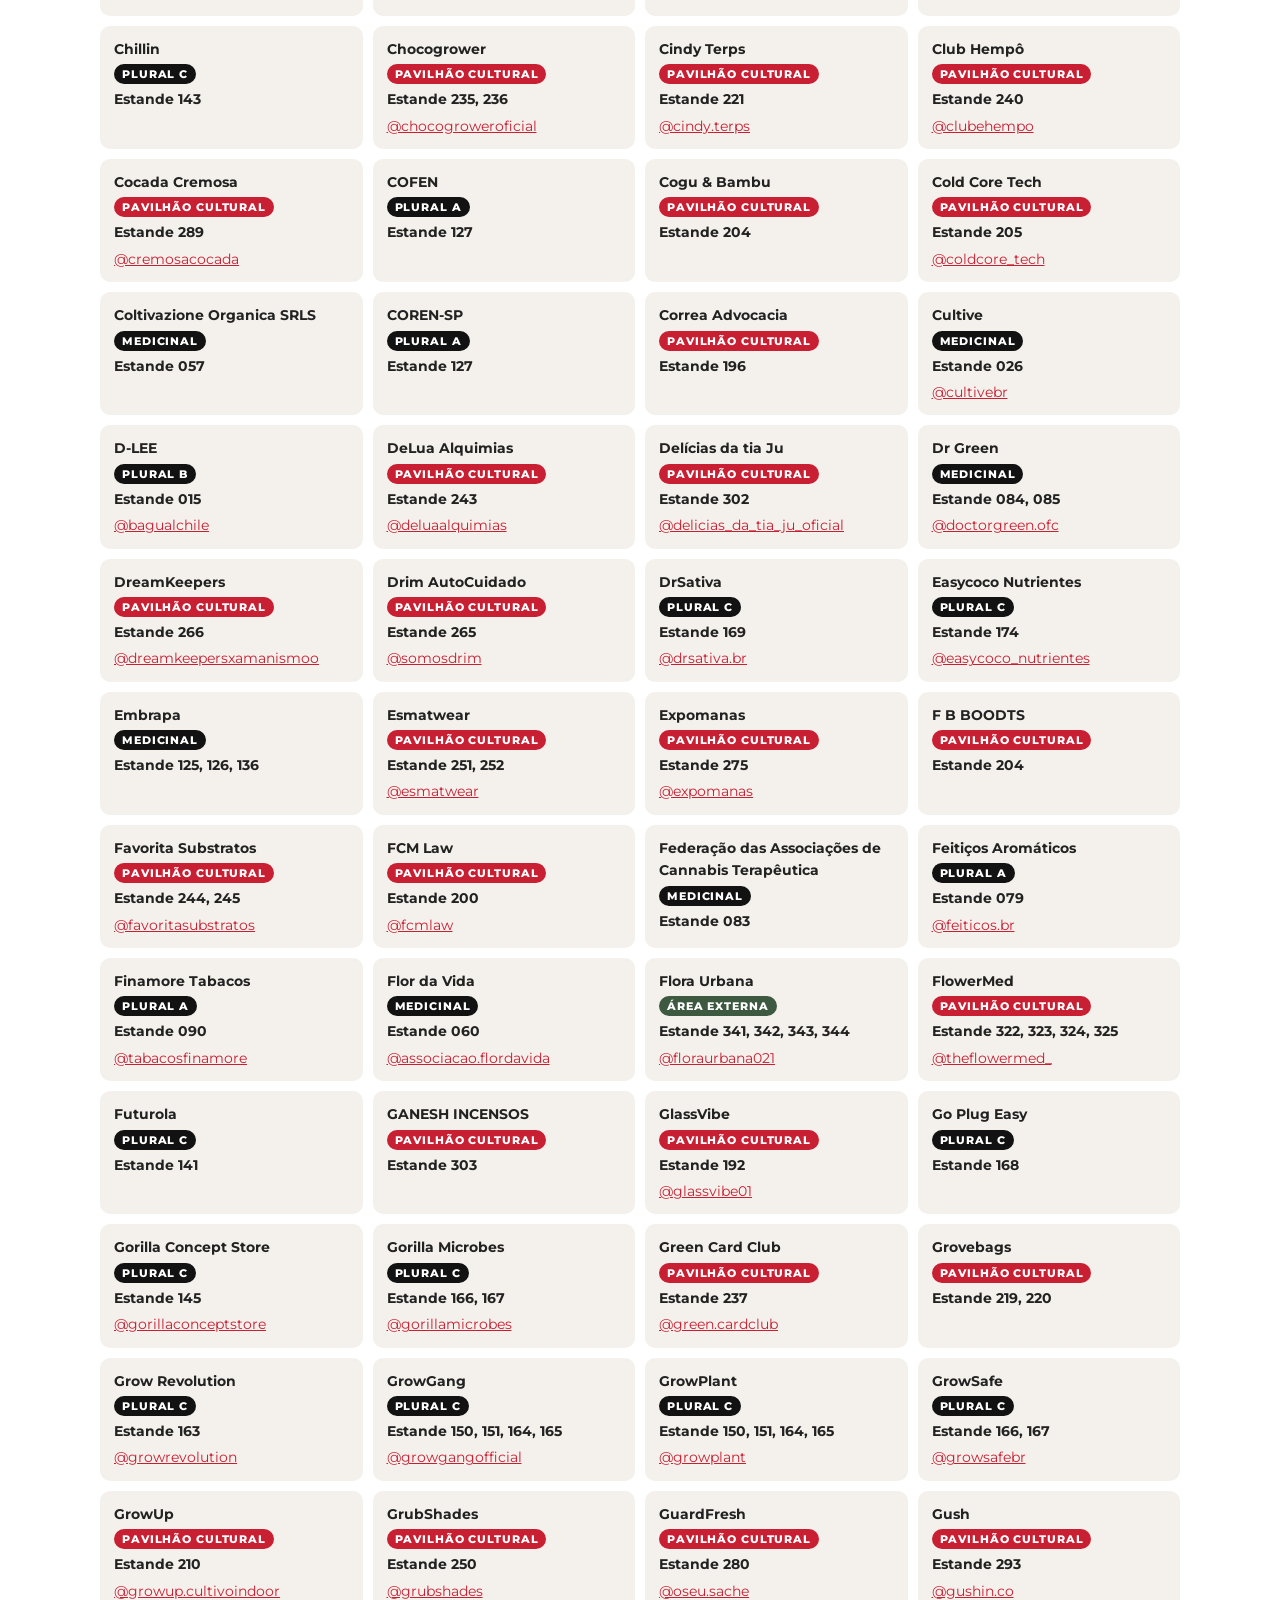
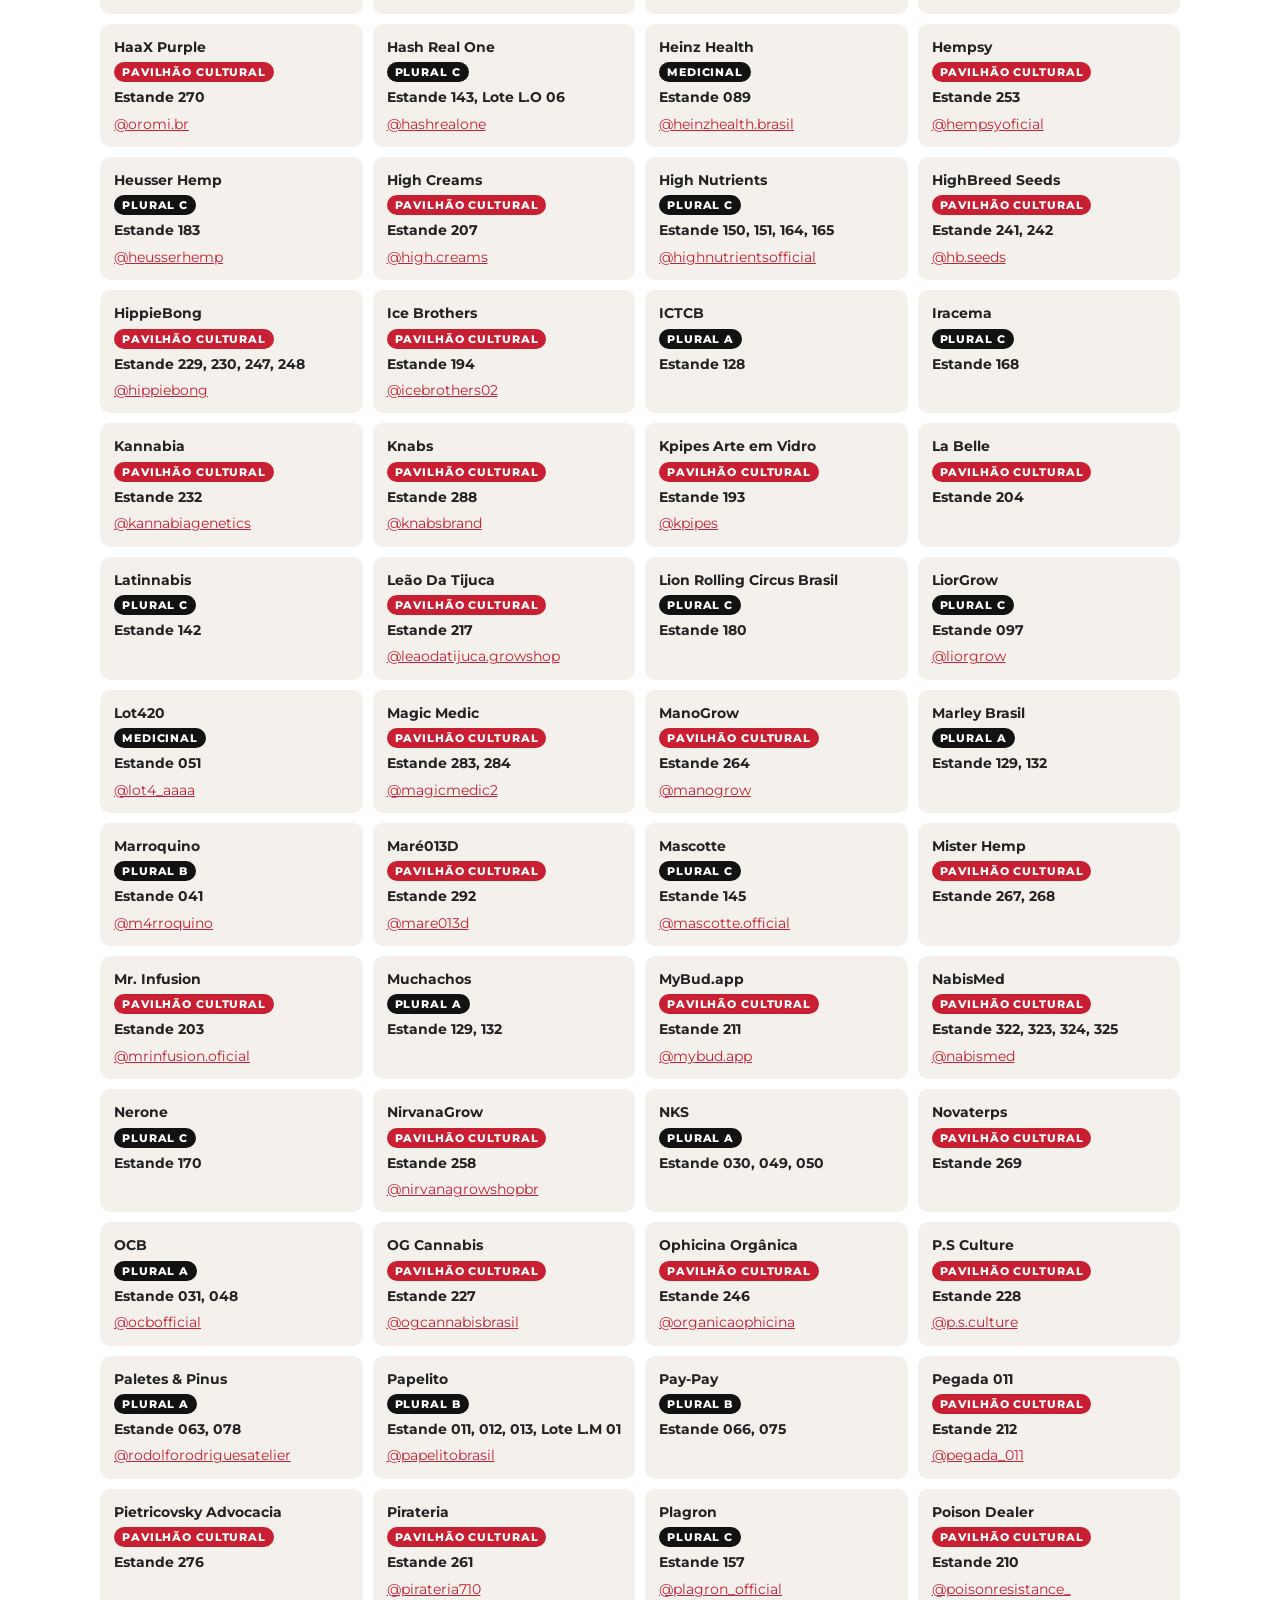
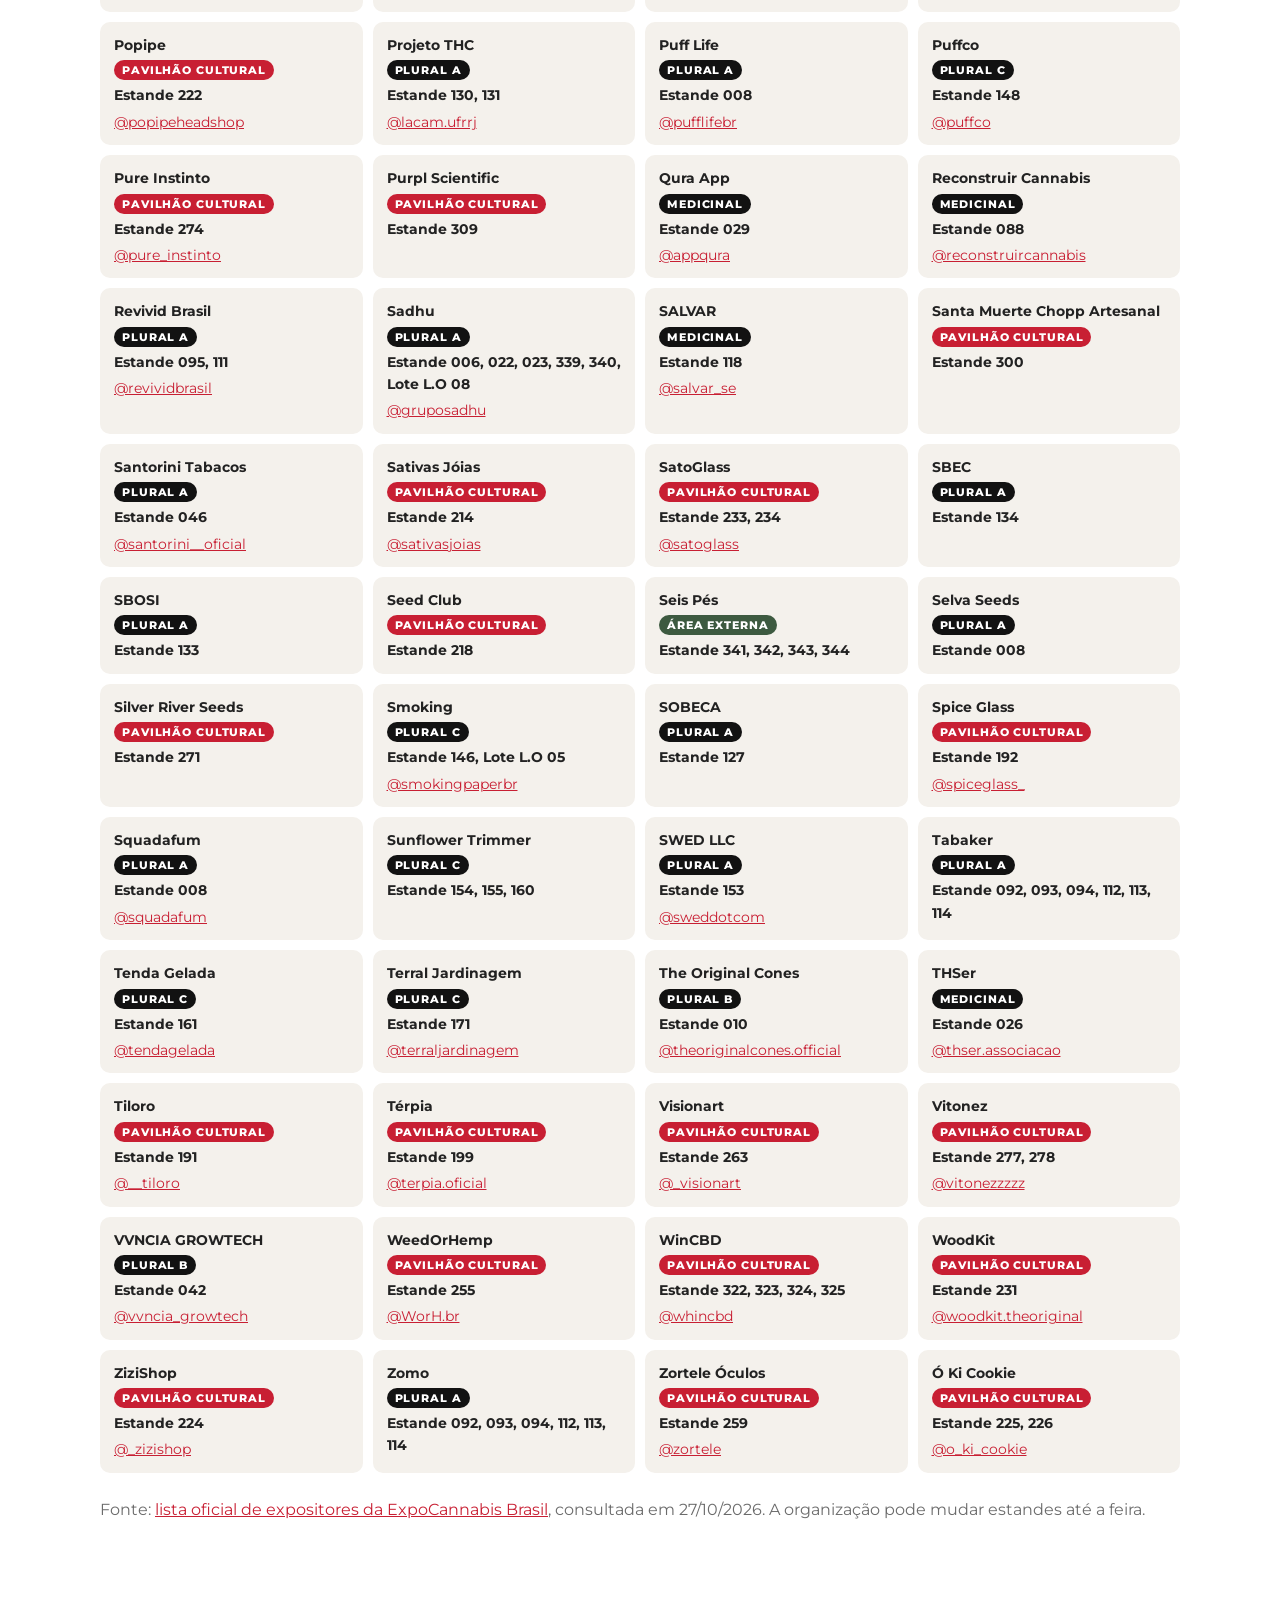
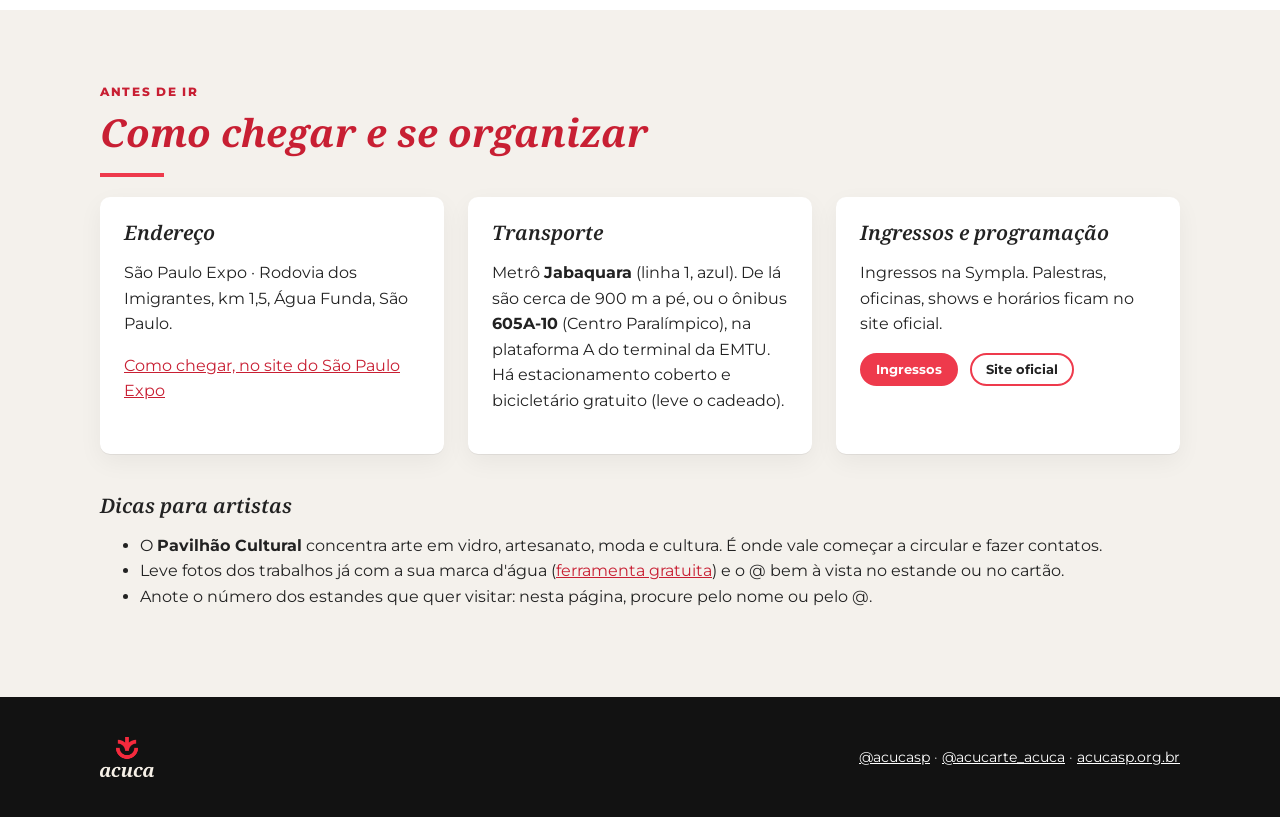
==== commit da3286ec: "Nova seção Autogestão e letramento digital, com o primeiro artigo: Quem tem medo do Pix? (SWIFT, san" ====
--- a/expocannabis/index.html
+++ b/expocannabis/index.html
@@ -9,7 +9,7 @@
   <link rel="preconnect" href="https://fonts.googleapis.com">
   <link rel="preconnect" href="https://fonts.gstatic.com" crossorigin>
   <link rel="stylesheet" href="https://fonts.googleapis.com/css2?family=Noto+Serif:ital,wght@1,400;1,600;1,700&family=Montserrat:wght@400;600;700;800&display=swap">
-  <link rel="stylesheet" href="../assets/css/style.css?v=202610271545">
+  <link rel="stylesheet" href="../assets/css/style.css?v=202610291100">
 </head>
 <body>
   <a class="pular" href="#conteudo">Pular para o conteúdo</a>
@@ -23,6 +23,7 @@
         <a href="../prompts/" target="_blank" rel="noopener">Guia de prompts</a>
         <a href="../marca-dagua/" target="_blank" rel="noopener">Marca d'água</a>
         <a href="./" aria-current="page" target="_blank" rel="noopener">Mapa da Expo</a>
+        <a href="../letramento/" target="_blank" rel="noopener">Letramento digital</a>
       </nav>
     </div>
   </header>
@@ -120,6 +121,6 @@
       </div>
     </div>
   </footer>
-  <script src="../assets/js/expocannabis.js?v=202610271545" defer></script>
+  <script src="../assets/js/expocannabis.js?v=202610291100" defer></script>
 </body>
 </html>
--- a/assets/css/style.css
+++ b/assets/css/style.css
@@ -256,3 +256,23 @@
 .setor-tag.cultural { background: var(--vermelho-escuro); }
 .setor-tag.externa { background: #3d5a40; }
 @media (max-width: 860px) { .expo { grid-template-columns: 1fr; } }
+
+/* ---------- autogestão e letramento digital ---------- */
+.artigo { padding: 48px 0 72px; }
+.artigo .wrap { max-width: 780px; }
+.artigo h2 { margin-top: 48px; }
+.artigo h3 { margin-top: 32px; }
+.artigo h4 { font: 800 13px var(--sans); text-transform: uppercase; letter-spacing: .1em; color: var(--vermelho-escuro); margin: 0 0 8px; }
+.artigo p, .artigo li { font-size: 1.05rem; }
+.artigo li + li { margin-top: 8px; }
+.artigo .cartao p { font-size: 15px; margin: 0; }
+.artigo .linha-tempo li { border-color: var(--cinza-claro); }
+.resumo-artigo ol { margin: 10px 0 0; padding-left: 20px; }
+.glossario { font-size: 15px; gap: 10px 20px; }
+.fontes { margin-top: 56px; padding: 24px; background: var(--branco); border-radius: var(--raio); }
+.fontes h2 { margin-top: 0; font-size: 1.4rem; }
+.fontes li { font-size: 14px !important; }
+.artigo-cartao ul { padding-left: 20px; margin: 0; }
+.artigo-cartao.proximo { border-top: 4px dashed var(--cinza-claro); }
+@media (max-width: 560px) { .glossario { grid-template-columns: 1fr; gap: 2px; } .glossario dd { margin-bottom: 10px; } }
+.artigo .linha-tempo time { color: var(--vermelho-escuro); }
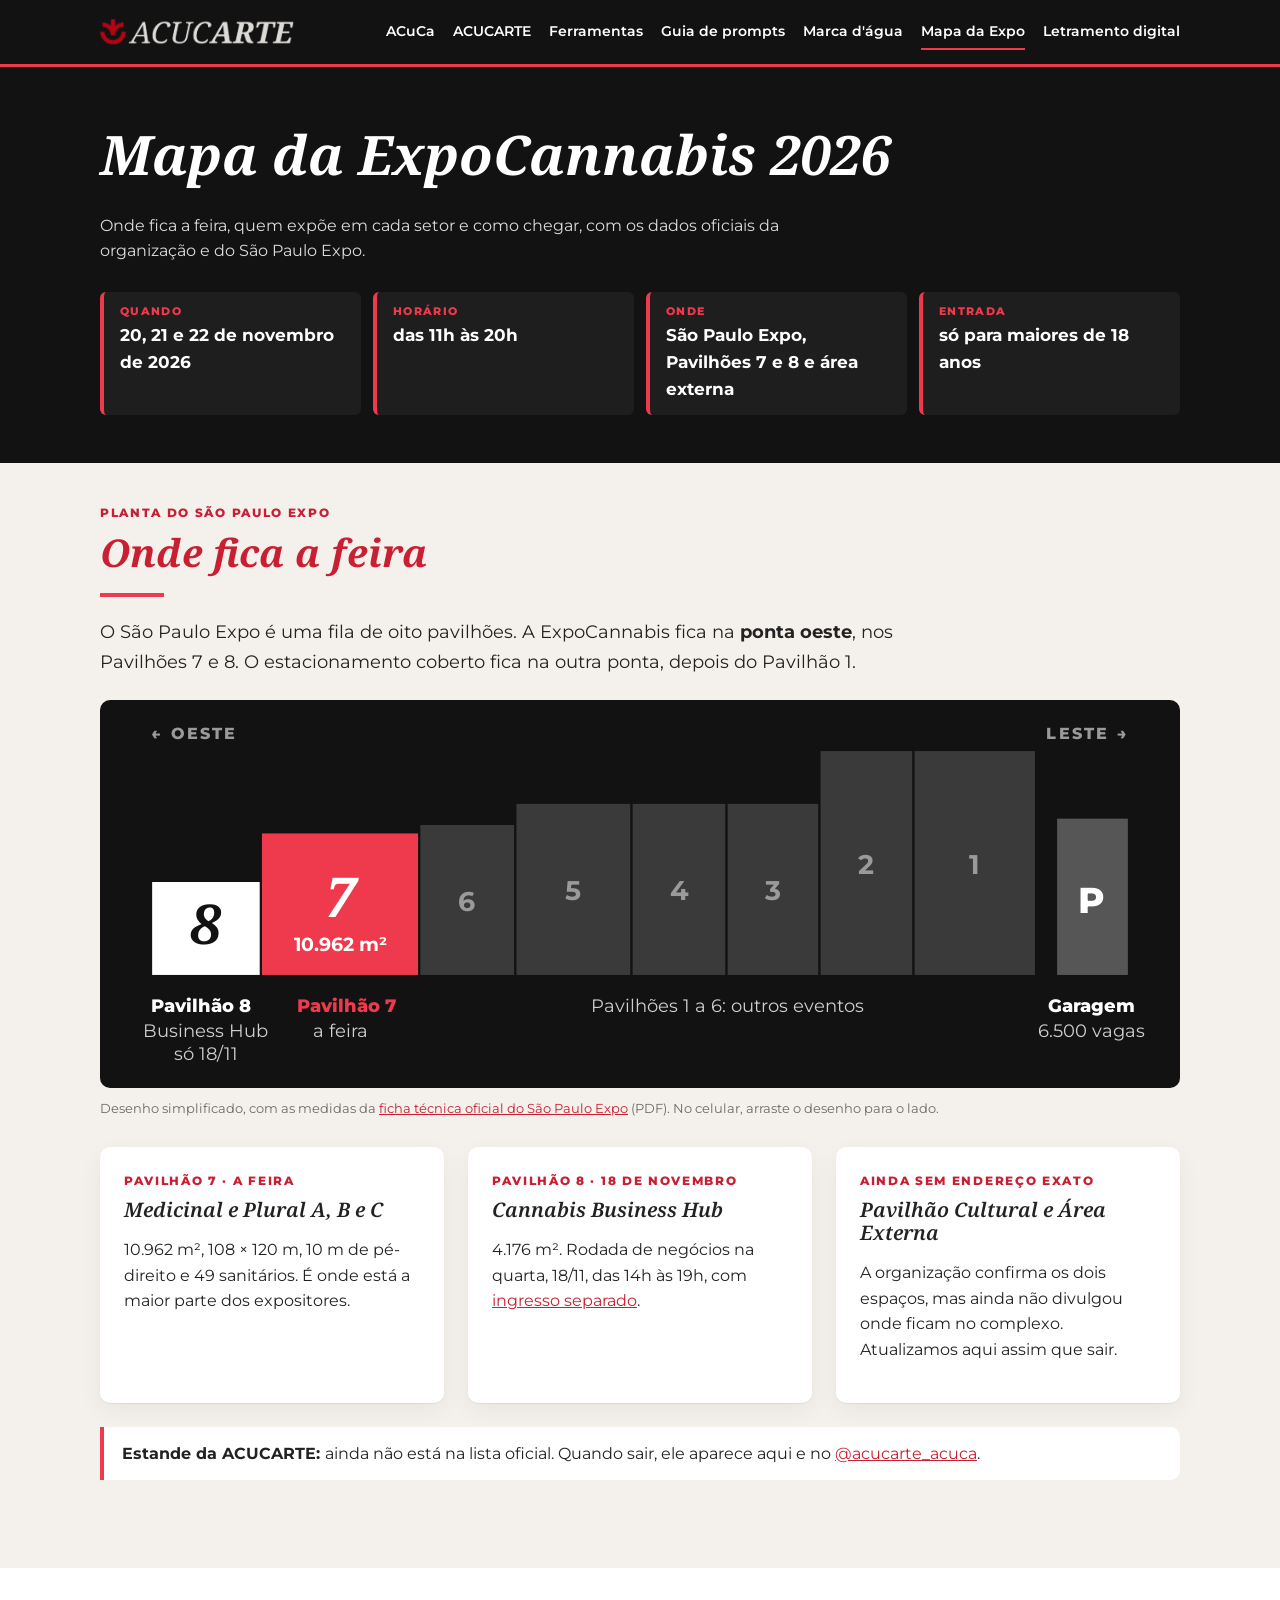
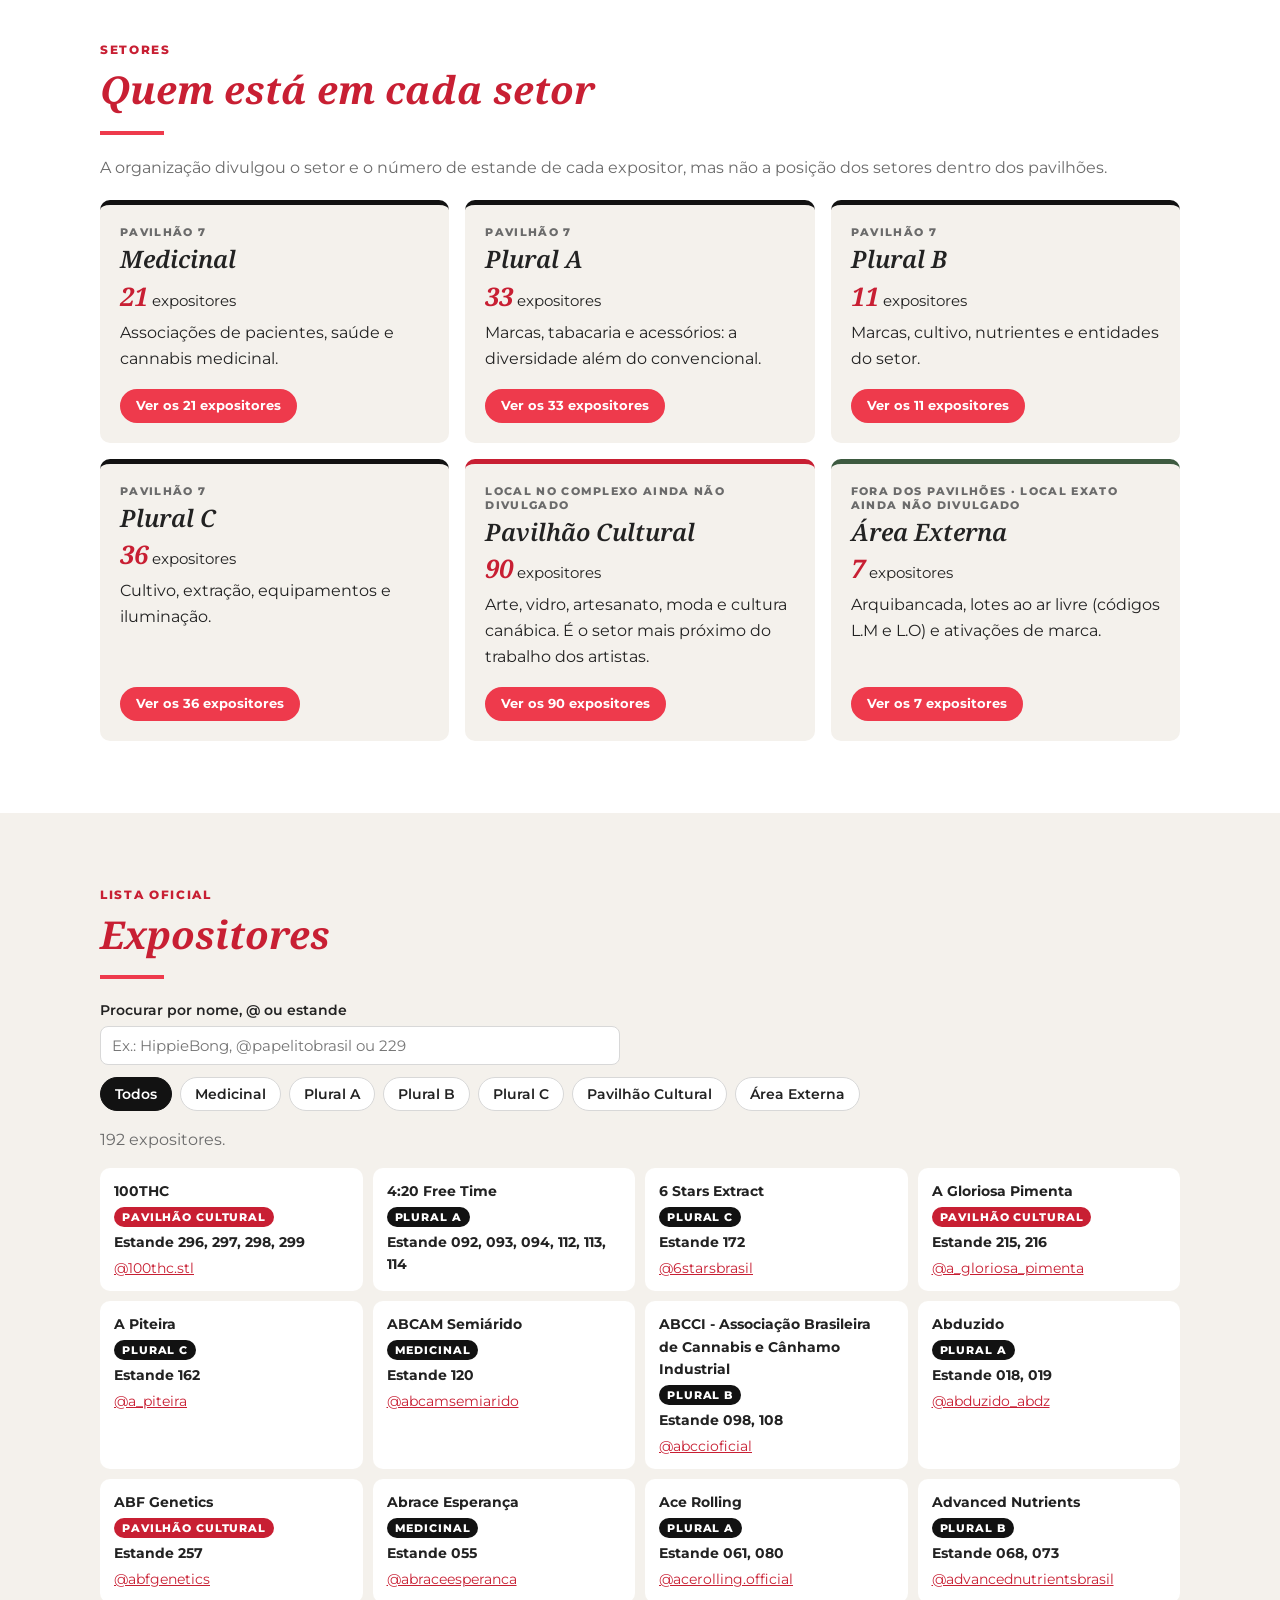
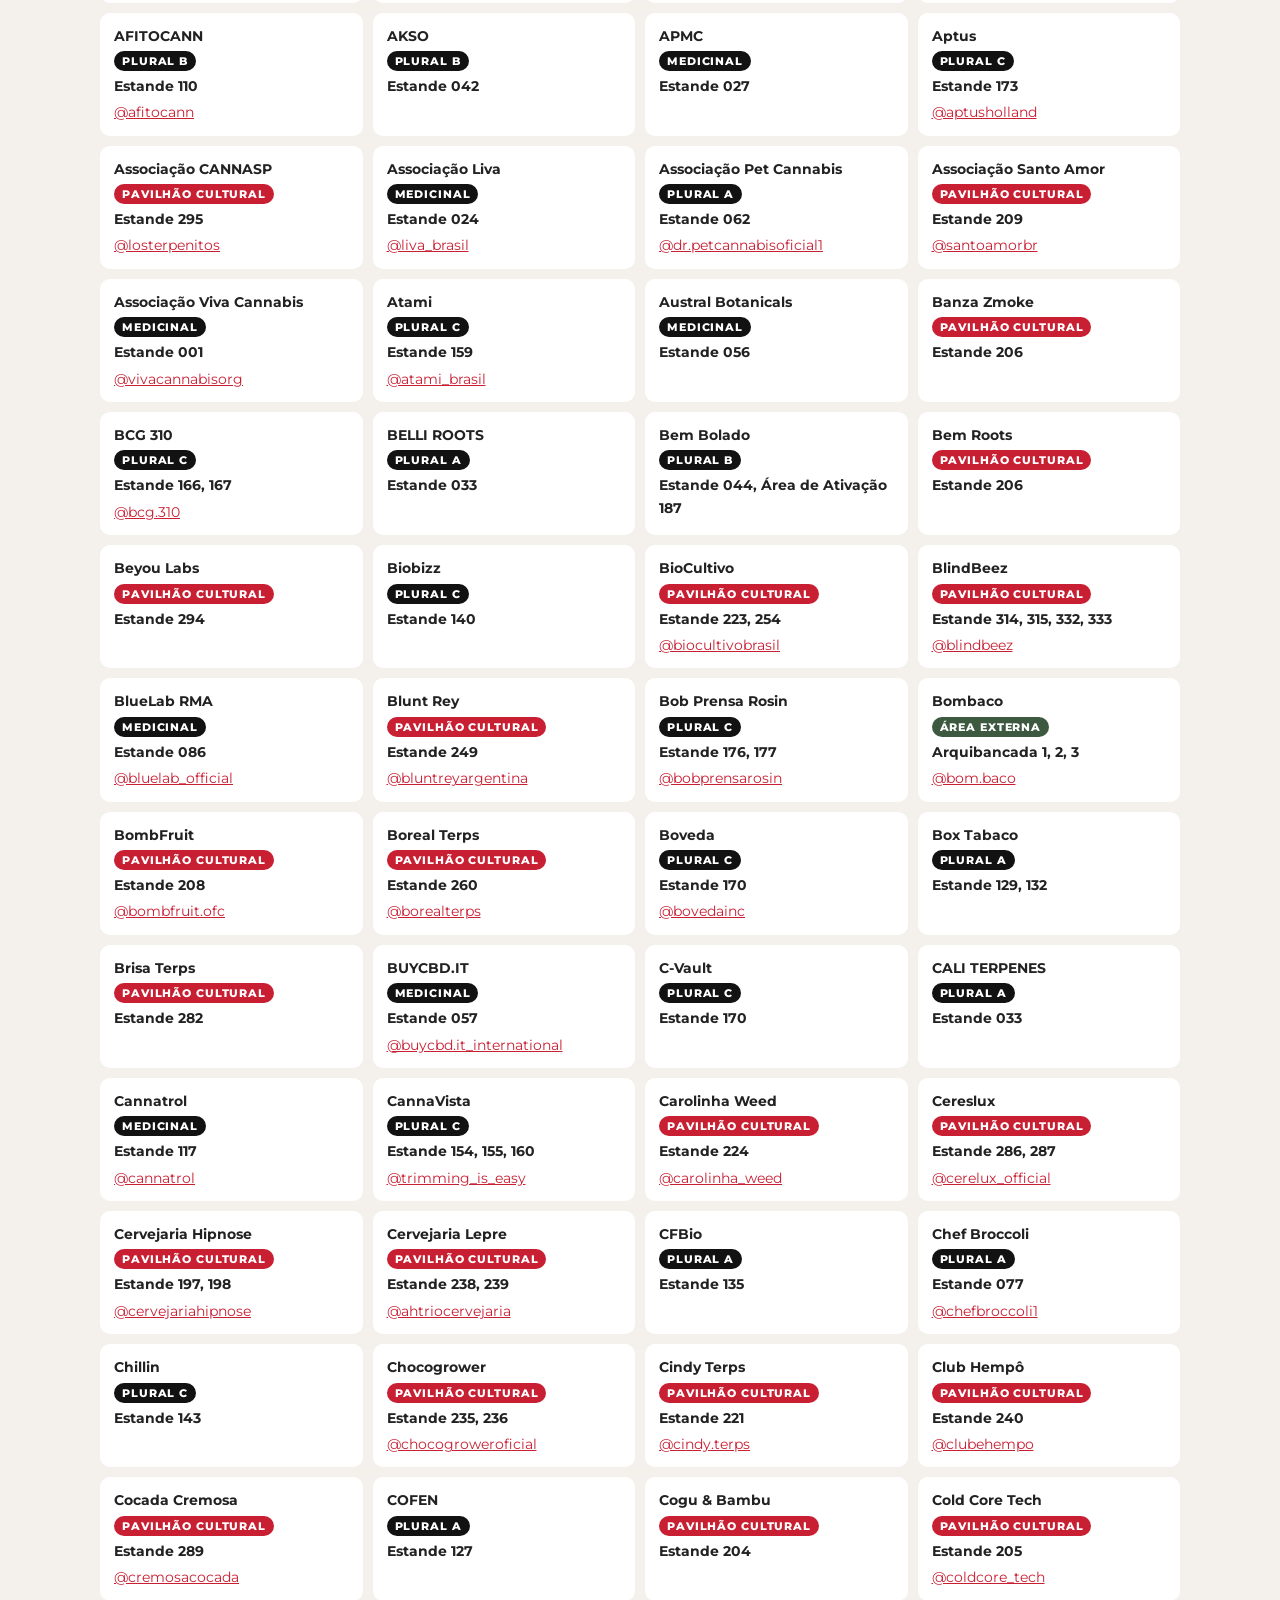
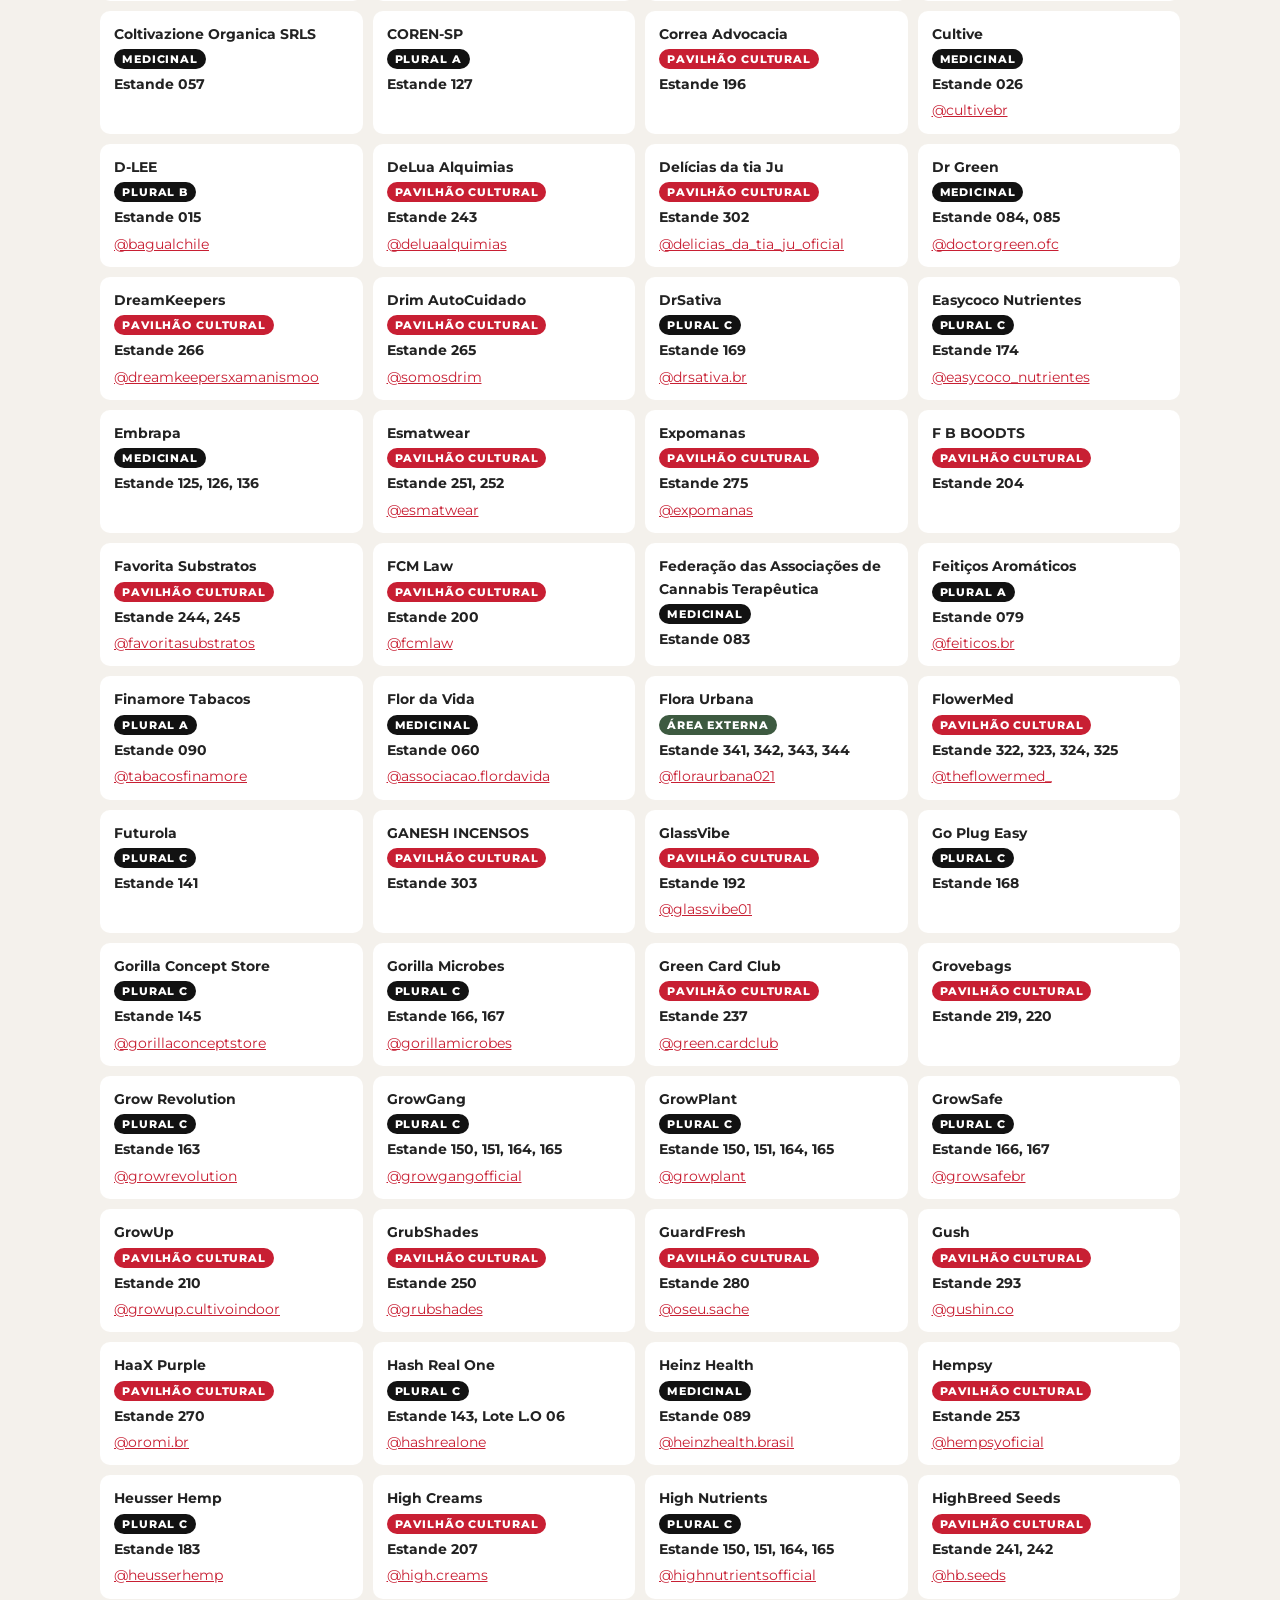
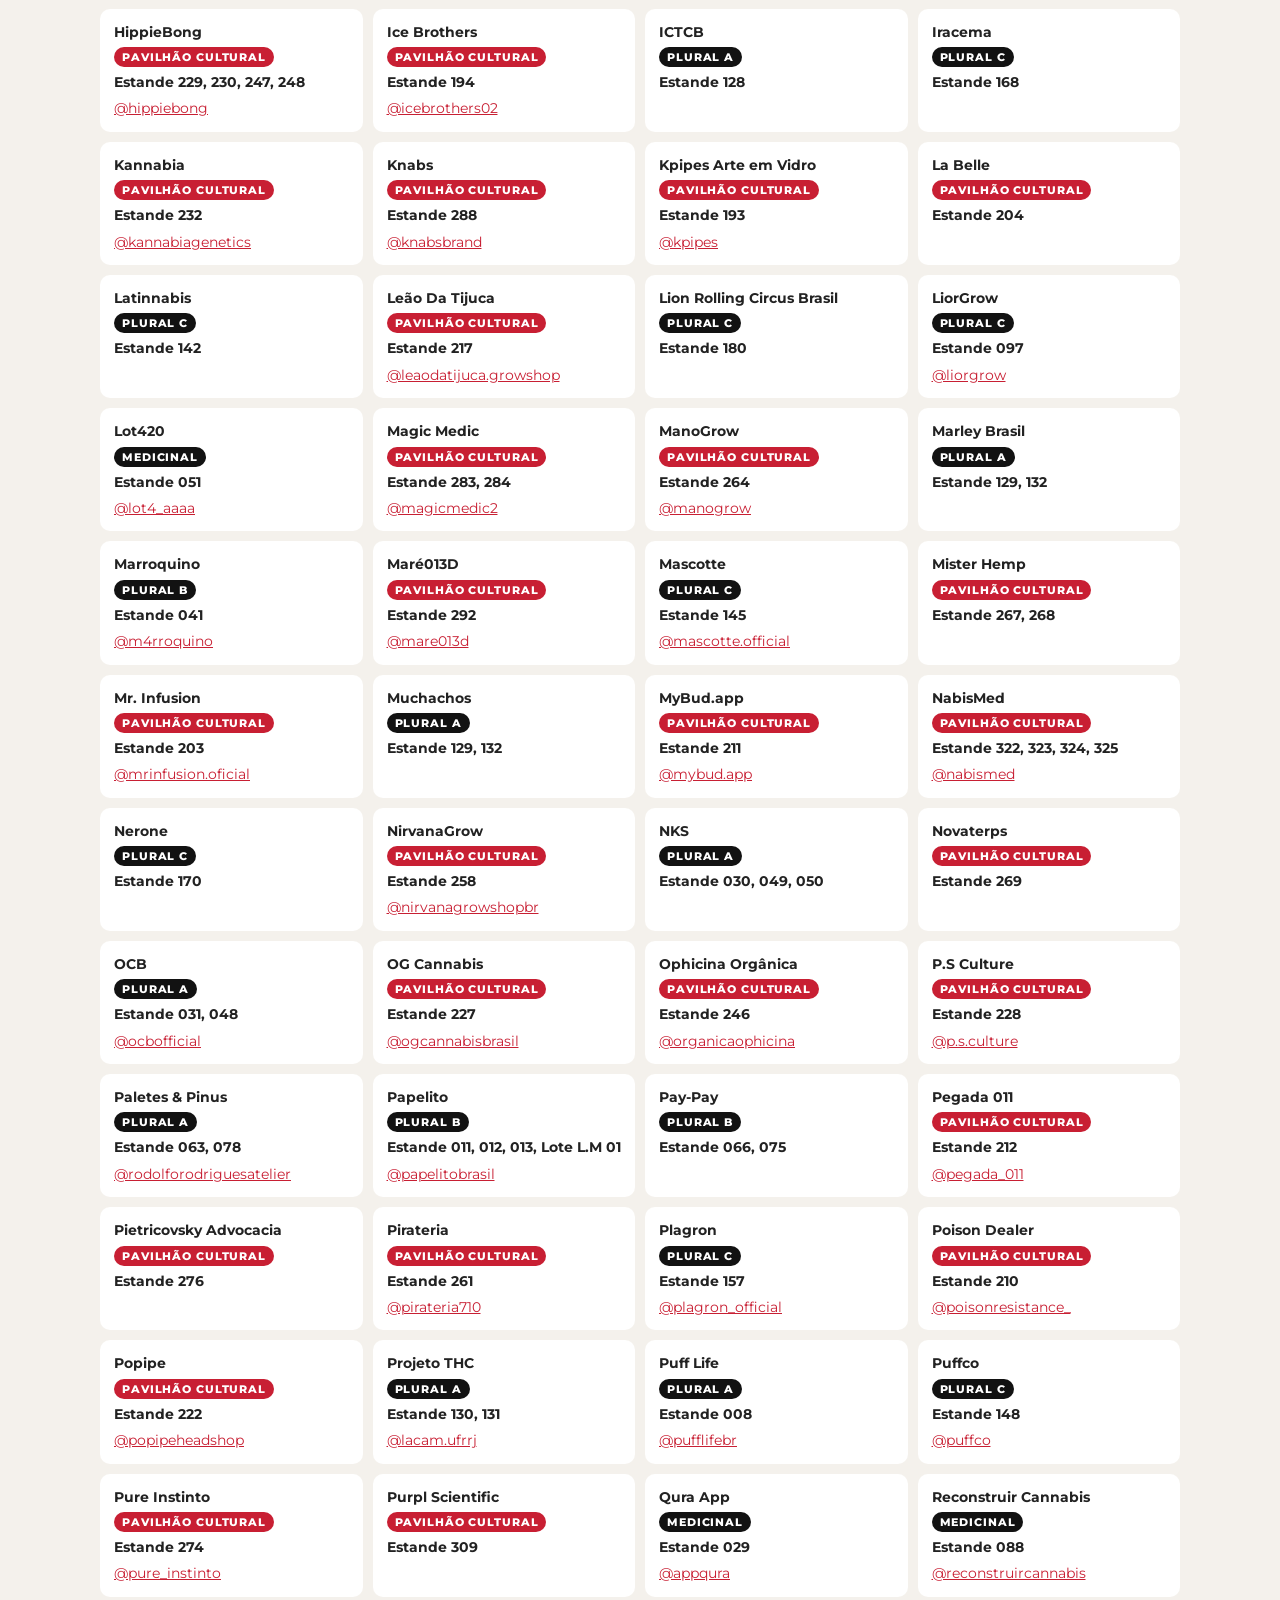
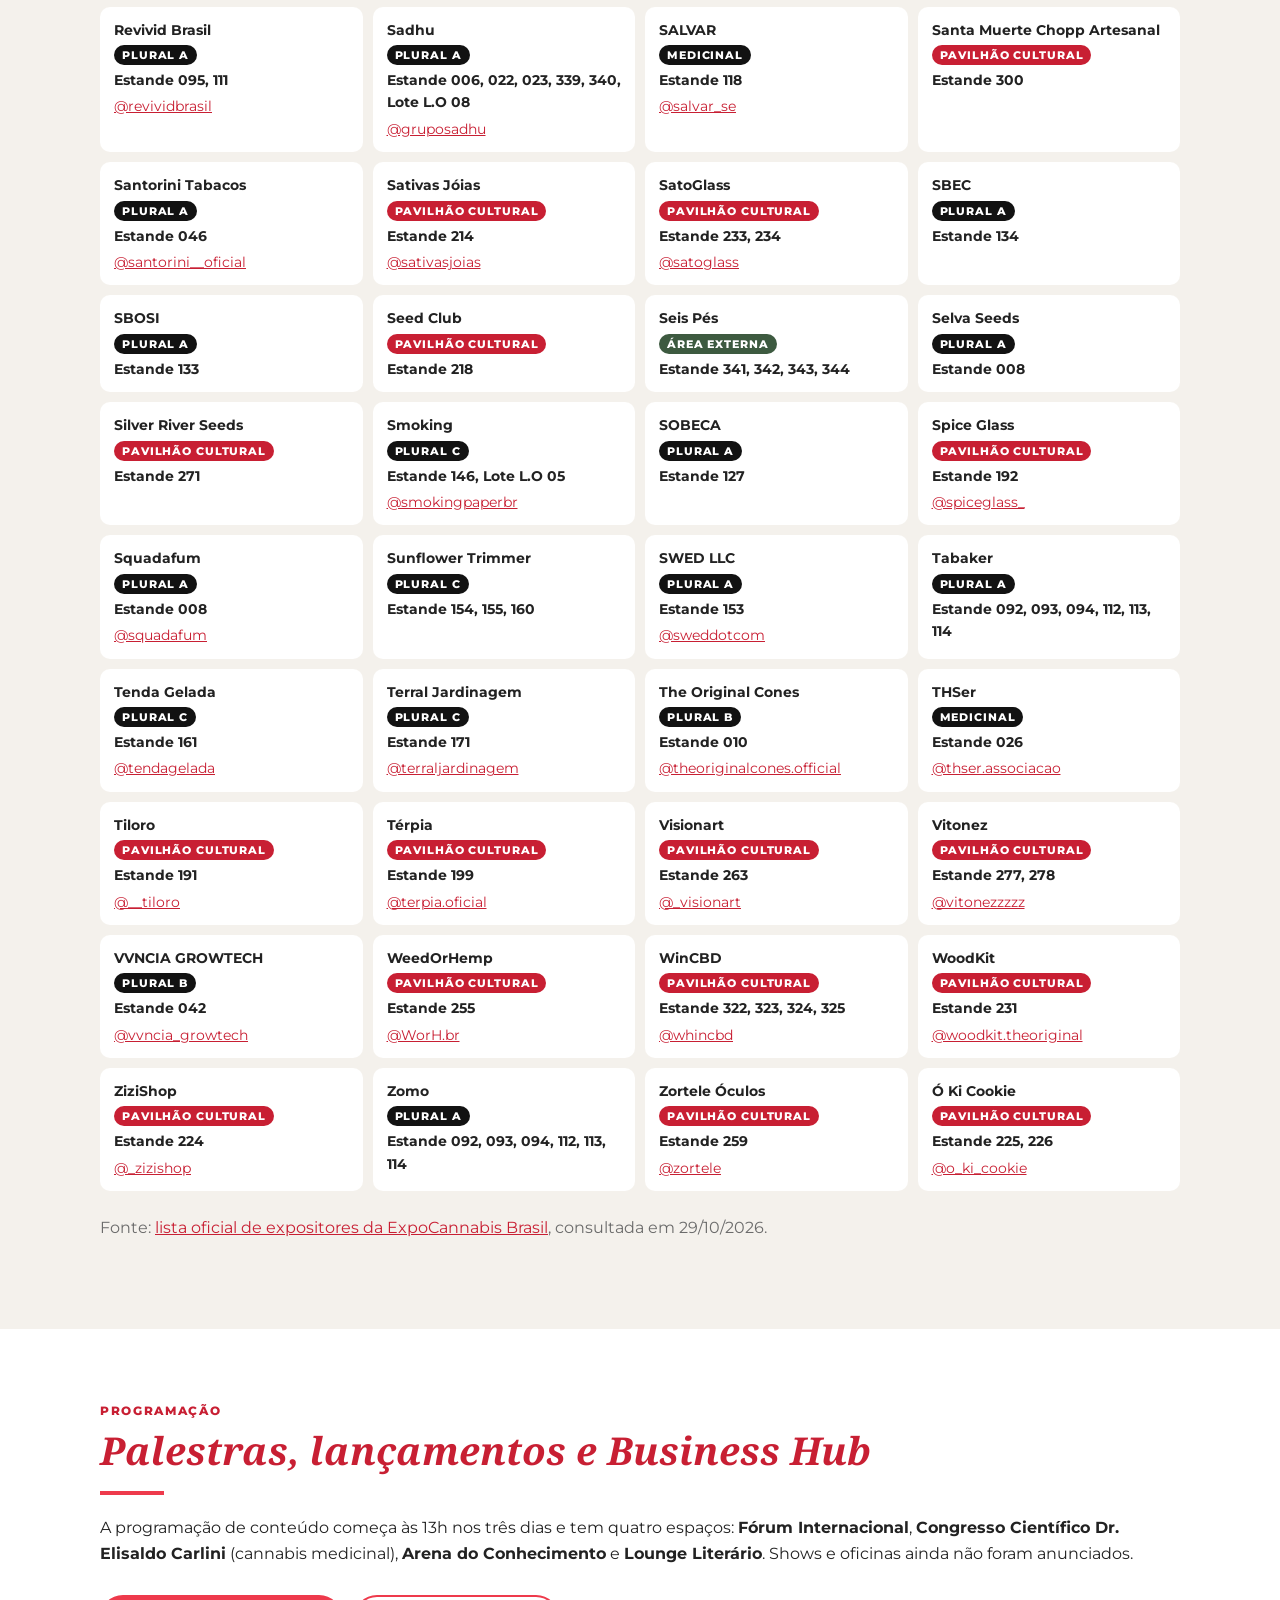
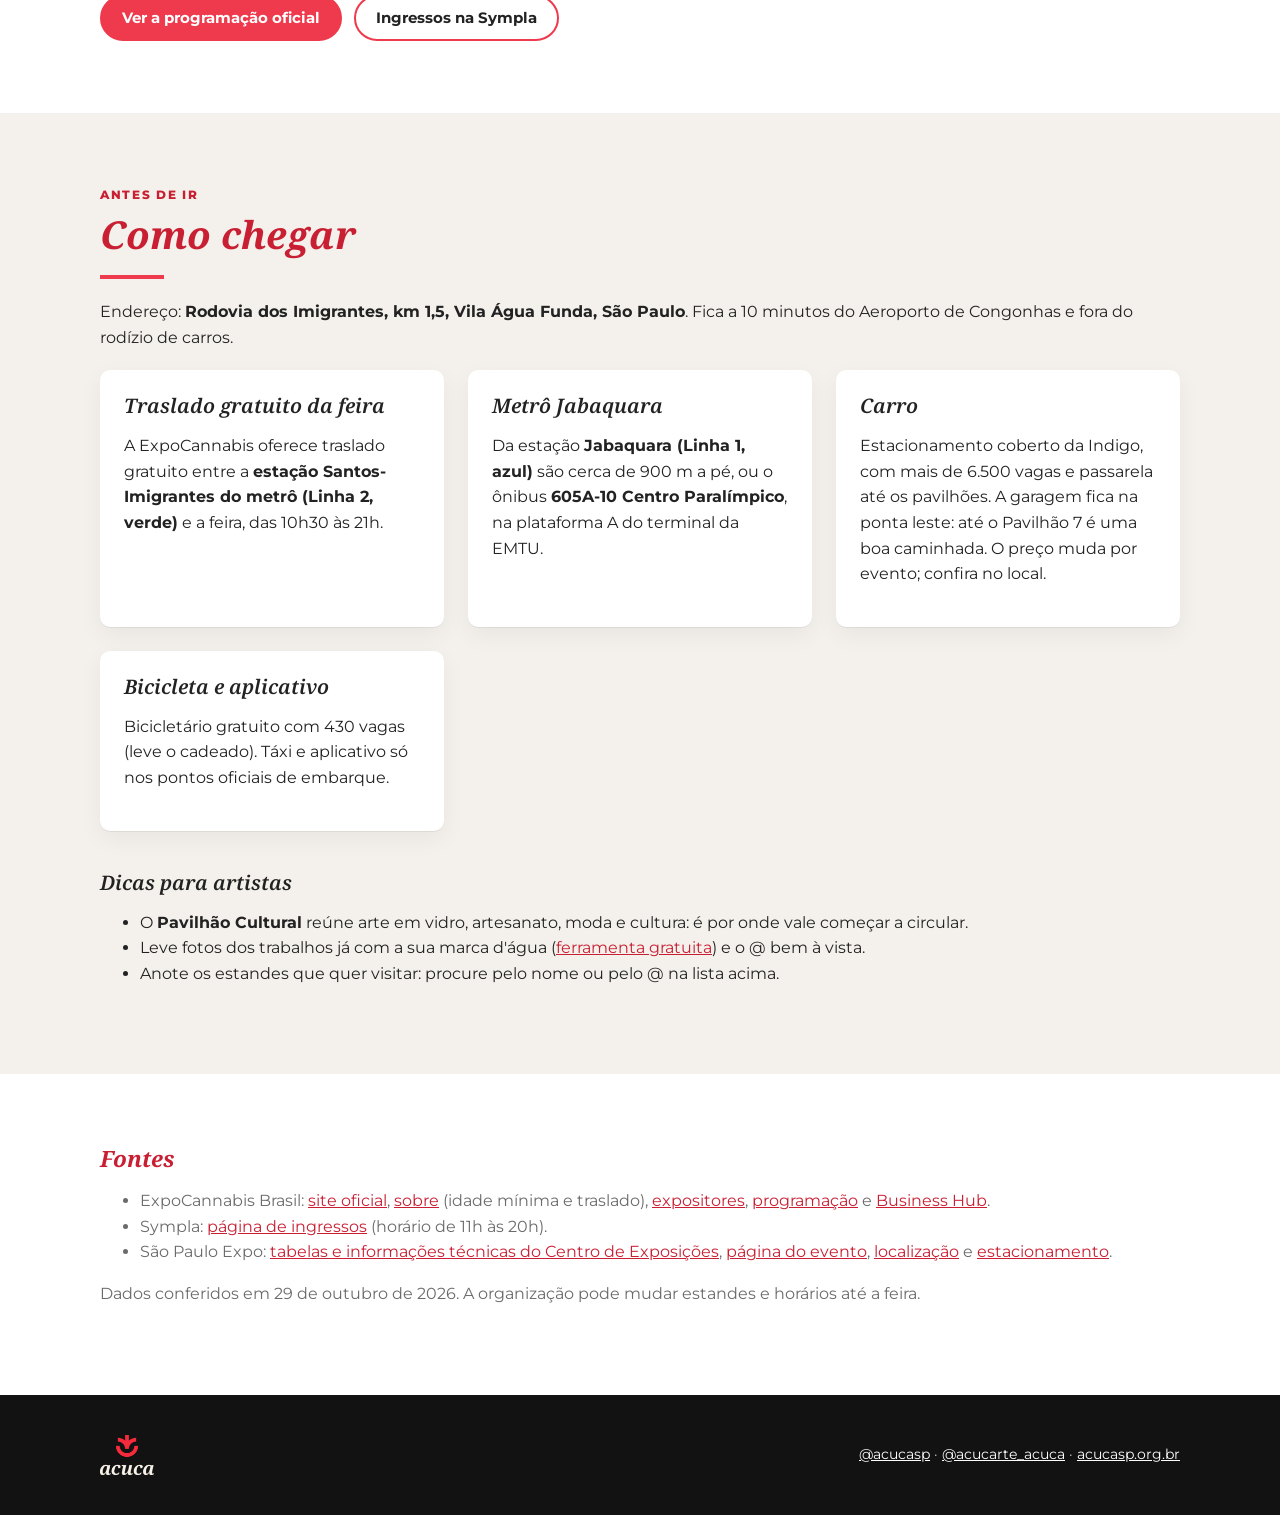
==== commit 0f3b123f: "Letramento digital: artigo A cultura é um front (hegemonia, soft power, indústria cultural); mapa da" ====
--- a/expocannabis/index.html
+++ b/expocannabis/index.html
@@ -4,12 +4,12 @@
   <meta charset="utf-8">
   <meta name="viewport" content="width=device-width, initial-scale=1">
   <title>Mapa da ExpoCannabis 2026 · ACUCARTE</title>
-  <meta name="description" content="Mapa dos setores da ExpoCannabis Brasil 2026 no São Paulo Expo, com a lista oficial de expositores por pavilhão e estande, para artistas se localizarem antes da feira.">
+  <meta name="description" content="Onde fica a ExpoCannabis Brasil 2026 no São Paulo Expo, a lista oficial de expositores por setor e estande, horários e como chegar, com dados da organização e do São Paulo Expo.">
   <link rel="icon" href="../assets/img/simbolo-acuca.svg" type="image/svg+xml">
   <link rel="preconnect" href="https://fonts.googleapis.com">
   <link rel="preconnect" href="https://fonts.gstatic.com" crossorigin>
   <link rel="stylesheet" href="https://fonts.googleapis.com/css2?family=Noto+Serif:ital,wght@1,400;1,600;1,700&family=Montserrat:wght@400;600;700;800&display=swap">
-  <link rel="stylesheet" href="../assets/css/style.css?v=202610291100">
+  <link rel="stylesheet" href="../assets/css/style.css?v=202610291111">
 </head>
 <body>
   <a class="pular" href="#conteudo">Pular para o conteúdo</a>
@@ -32,38 +32,91 @@
     <div class="cabeca">
       <div class="wrap">
         <h1>Mapa da ExpoCannabis 2026</h1>
-        <p><strong>20, 21 e 22 de novembro de 2026</strong>, no São Paulo Expo (Pavilhões 7 e 8 e área externa). Veja como a feira se divide, quem está em cada setor e procure qualquer expositor pelo nome, pelo @ ou pelo número do estande.</p>
+        <p>Onde fica a feira, quem expõe em cada setor e como chegar, com os dados oficiais da organização e do São Paulo Expo.</p>
+        <dl class="fatos">
+          <div><dt>Quando</dt><dd>20, 21 e 22 de novembro de 2026</dd></div>
+          <div><dt>Horário</dt><dd>das 11h às 20h</dd></div>
+          <div><dt>Onde</dt><dd>São Paulo Expo, Pavilhões 7 e 8 e área externa</dd></div>
+          <div><dt>Entrada</dt><dd>só para maiores de 18 anos</dd></div>
+        </dl>
       </div>
     </div>
 
-    <section style="padding-top:32px">
-      <div class="wrap">
-        <p class="aviso" id="aviso-planta"><strong>Mapa esquemático, fora de escala.</strong> A organização ainda não publicou a planta baixa oficial. Os setores e os números de estande vêm da <a href="https://expocannabisbrasil.com/expositores/" target="_blank" rel="noopener">lista oficial de expositores</a>, mas a posição de cada bloco no desenho é ilustrativa. Quando a planta oficial sair, ela entra aqui.</p>
-        <p class="aviso" id="estande-acucarte"></p>
-
-        <div class="expo">
-          <div>
-            <div class="planta" role="group" aria-label="Setores da ExpoCannabis 2026 no São Paulo Expo (esquema)">
-              <div class="pavilhao p7">
-                <p class="nome-pav">Pavilhão 7</p>
-                <button type="button" class="setor" data-setor="medicinal"><strong>Medicinal</strong><span class="conta"></span></button>
-                <button type="button" class="setor" data-setor="plural-a"><strong>Plural A</strong><span class="conta"></span></button>
-                <button type="button" class="setor" data-setor="plural-b"><strong>Plural B</strong><span class="conta"></span></button>
-                <button type="button" class="setor" data-setor="plural-c"><strong>Plural C</strong><span class="conta"></span></button>
-              </div>
-              <button type="button" class="setor cultural" data-setor="cultural"><strong>Pavilhão Cultural</strong><span class="conta"></span><span class="conta">setor das artes</span></button>
-              <button type="button" class="setor p8" data-setor="cbh"><strong>Pavilhão 8</strong><span class="conta">Business Hub · 18 nov</span></button>
-              <button type="button" class="setor externa" data-setor="externa"><strong>Área Externa</strong><span class="conta"></span></button>
-            </div>
-            <p class="dica">Toque num setor para ver quem está nele. Toque de novo para ver todos.</p>
-          </div>
-
-          <aside class="cartao" id="setor-info" aria-live="polite"></aside>
-        </div>
-      </div>
-    </section>
-
-    <section class="branca">
+    <section style="padding-top:40px">
+      <div class="wrap">
+        <p class="rotulo">Planta do São Paulo Expo</p>
+        <h2>Onde fica a feira</h2>
+        <hr class="fio">
+        <p class="lead">O São Paulo Expo é uma fila de oito pavilhões. A ExpoCannabis fica na <strong>ponta oeste</strong>, nos Pavilhões 7 e 8. O estacionamento coberto fica na outra ponta, depois do Pavilhão 1.</p>
+
+        <div class="planta-spe" tabindex="0" aria-label="Planta simplificada do São Paulo Expo. No celular, role para o lado.">
+          <svg viewBox="0 50 1000 345" role="img" aria-labelledby="planta-titulo planta-desc">
+            <title id="planta-titulo">Planta simplificada do Centro de Exposições do São Paulo Expo</title>
+            <desc id="planta-desc">Da esquerda (oeste) para a direita (leste): Pavilhão 8, Pavilhão 7, Pavilhões 6 a 1 e o Edifício Garagem. A ExpoCannabis usa os Pavilhões 7 e 8.</desc>
+            <text class="ponto" x="37" y="76">← OESTE</text>
+            <text class="ponto" x="963" y="76" text-anchor="end">LESTE →</text>
+
+            <rect class="pav cbh" x="37" y="210" width="104" height="90"/>
+            <text class="num" x="89" y="270">8</text>
+            <rect class="pav feira" x="141" y="164" width="150" height="136"/>
+            <text class="num" x="216" y="244">7</text>
+            <text class="area" x="216" y="276">10.962 m²</text>
+
+            <g class="outros">
+              <rect class="pav" x="291" y="156" width="91" height="144"/><text class="num-p" x="336" y="238">6</text>
+              <rect class="pav" x="382" y="136" width="110" height="164"/><text class="num-p" x="437" y="228">5</text>
+              <rect class="pav" x="492" y="136" width="90" height="164"/><text class="num-p" x="537" y="228">4</text>
+              <rect class="pav" x="582" y="136" width="88" height="164"/><text class="num-p" x="626" y="228">3</text>
+              <rect class="pav" x="670" y="86" width="89" height="214"/><text class="num-p" x="714" y="203">2</text>
+              <rect class="pav" x="759" y="86" width="116" height="214"/><text class="num-p" x="817" y="203">1</text>
+            </g>
+            <rect class="garagem" x="894" y="150" width="69" height="150"/>
+            <text class="p-icone" x="928" y="240">P</text>
+
+            <text class="rot forte" x="84" y="334">Pavilhão 8</text>
+            <text class="rot" x="89" y="358">Business Hub</text>
+            <text class="rot" x="89" y="380">só 18/11</text>
+            <text class="rot forte vermelho" x="222" y="334">Pavilhão 7</text>
+            <text class="rot" x="216" y="358">a feira</text>
+            <text class="rot" x="583" y="334">Pavilhões 1 a 6: outros eventos</text>
+            <text class="rot forte" x="928" y="334">Garagem</text>
+            <text class="rot" x="928" y="358">6.500 vagas</text>
+          </svg>
+        </div>
+        <p class="dica">Desenho simplificado, com as medidas da <a href="https://www.saopauloexpo.com.br/pt/wp-content/uploads/2025/06/Tabelas_Infos-Tecnicas-SPE_EXPOSICOES.pdf" target="_blank" rel="noopener">ficha técnica oficial do São Paulo Expo</a> (PDF). No celular, arraste o desenho para o lado.</p>
+
+        <div class="grade g3" style="margin-top:28px">
+          <article class="cartao">
+            <p class="rotulo">Pavilhão 7 · a feira</p>
+            <h3>Medicinal e Plural A, B e C</h3>
+            <p>10.962 m², 108 × 120 m, 10 m de pé-direito e 49 sanitários. É onde está a maior parte dos expositores.</p>
+          </article>
+          <article class="cartao">
+            <p class="rotulo">Pavilhão 8 · 18 de novembro</p>
+            <h3>Cannabis Business Hub</h3>
+            <p>4.176 m². Rodada de negócios na quarta, 18/11, das 14h às 19h, com <a href="https://www.sympla.com.br/cannabis-business-hub-4-edio__3380361" target="_blank" rel="noopener">ingresso separado</a>.</p>
+          </article>
+          <article class="cartao">
+            <p class="rotulo">Ainda sem endereço exato</p>
+            <h3>Pavilhão Cultural e Área Externa</h3>
+            <p>A organização confirma os dois espaços, mas ainda não divulgou onde ficam no complexo. Atualizamos aqui assim que sair.</p>
+          </article>
+        </div>
+        <p class="aviso" id="estande-acucarte" style="margin-top:24px"></p>
+      </div>
+    </section>
+
+    <section class="branca" id="setores-secao">
+      <div class="wrap">
+        <p class="rotulo">Setores</p>
+        <h2>Quem está em cada setor</h2>
+        <hr class="fio">
+        <p class="mudo">A organização divulgou o setor e o número de estande de cada expositor, mas não a posição dos setores dentro dos pavilhões.</p>
+        <div class="setores" id="setores"></div>
+      </div>
+    </section>
+
+    <section id="expositores">
       <div class="wrap">
         <p class="rotulo">Lista oficial</p>
         <h2>Expositores</h2>
@@ -78,36 +131,61 @@
       </div>
     </section>
 
+    <section class="branca">
+      <div class="wrap">
+        <p class="rotulo">Programação</p>
+        <h2>Palestras, lançamentos e Business Hub</h2>
+        <hr class="fio">
+        <p>A programação de conteúdo começa às 13h nos três dias e tem quatro espaços: <strong>Fórum Internacional</strong>, <strong>Congresso Científico Dr. Elisaldo Carlini</strong> (cannabis medicinal), <strong>Arena do Conhecimento</strong> e <strong>Lounge Literário</strong>. Shows e oficinas ainda não foram anunciados.</p>
+        <div class="botoes">
+          <a class="btn" href="https://expocannabisbrasil.com/programacao/" target="_blank" rel="noopener">Ver a programação oficial</a>
+          <a class="btn contorno" href="https://www.sympla.com.br/evento/expocannabis-brasil-2026-4-edicao/3217542" target="_blank" rel="noopener">Ingressos na Sympla</a>
+        </div>
+      </div>
+    </section>
+
     <section>
       <div class="wrap">
         <p class="rotulo">Antes de ir</p>
-        <h2>Como chegar e se organizar</h2>
-        <hr class="fio">
-        <div class="grade g3">
-          <article class="cartao">
-            <h3>Endereço</h3>
-            <p>São Paulo Expo · Rodovia dos Imigrantes, km 1,5, Água Funda, São Paulo.</p>
-            <p><a href="https://www.saopauloexpo.com.br/pt/localizacao/" target="_blank" rel="noopener">Como chegar, no site do São Paulo Expo</a></p>
-          </article>
-          <article class="cartao">
-            <h3>Transporte</h3>
-            <p>Metrô <strong>Jabaquara</strong> (linha 1, azul). De lá são cerca de 900 m a pé, ou o ônibus <strong>605A-10</strong> (Centro Paralímpico), na plataforma A do terminal da EMTU. Há estacionamento coberto e bicicletário gratuito (leve o cadeado).</p>
-          </article>
-          <article class="cartao">
-            <h3>Ingressos e programação</h3>
-            <p>Ingressos na Sympla. Palestras, oficinas, shows e horários ficam no site oficial.</p>
-            <div class="botoes" style="margin-top:12px">
-              <a class="btn sm" href="https://www.sympla.com.br/evento/expocannabis-brasil-2026-4-edicao/3217542" target="_blank" rel="noopener">Ingressos</a>
-              <a class="btn sm contorno" href="https://expocannabisbrasil.com/" target="_blank" rel="noopener">Site oficial</a>
-            </div>
+        <h2>Como chegar</h2>
+        <hr class="fio">
+        <p>Endereço: <strong>Rodovia dos Imigrantes, km 1,5, Vila Água Funda, São Paulo</strong>. Fica a 10 minutos do Aeroporto de Congonhas e fora do rodízio de carros.</p>
+        <div class="grade g2" style="margin-top:20px">
+          <article class="cartao">
+            <h3>Traslado gratuito da feira</h3>
+            <p>A ExpoCannabis oferece traslado gratuito entre a <strong>estação Santos-Imigrantes do metrô (Linha 2, verde)</strong> e a feira, das 10h30 às 21h.</p>
+          </article>
+          <article class="cartao">
+            <h3>Metrô Jabaquara</h3>
+            <p>Da estação <strong>Jabaquara (Linha 1, azul)</strong> são cerca de 900 m a pé, ou o ônibus <strong>605A-10 Centro Paralímpico</strong>, na plataforma A do terminal da EMTU.</p>
+          </article>
+          <article class="cartao">
+            <h3>Carro</h3>
+            <p>Estacionamento coberto da Indigo, com mais de 6.500 vagas e passarela até os pavilhões. A garagem fica na ponta leste: até o Pavilhão 7 é uma boa caminhada. O preço muda por evento; confira no local.</p>
+          </article>
+          <article class="cartao">
+            <h3>Bicicleta e aplicativo</h3>
+            <p>Bicicletário gratuito com 430 vagas (leve o cadeado). Táxi e aplicativo só nos pontos oficiais de embarque.</p>
           </article>
         </div>
         <h3 style="margin-top:40px">Dicas para artistas</h3>
         <ul>
-          <li>O <strong>Pavilhão Cultural</strong> concentra arte em vidro, artesanato, moda e cultura. É onde vale começar a circular e fazer contatos.</li>
-          <li>Leve fotos dos trabalhos já com a sua marca d'água (<a href="../marca-dagua/" target="_blank" rel="noopener">ferramenta gratuita</a>) e o @ bem à vista no estande ou no cartão.</li>
-          <li>Anote o número dos estandes que quer visitar: nesta página, procure pelo nome ou pelo @.</li>
+          <li>O <strong>Pavilhão Cultural</strong> reúne arte em vidro, artesanato, moda e cultura: é por onde vale começar a circular.</li>
+          <li>Leve fotos dos trabalhos já com a sua marca d'água (<a href="../marca-dagua/" target="_blank" rel="noopener">ferramenta gratuita</a>) e o @ bem à vista.</li>
+          <li>Anote os estandes que quer visitar: procure pelo nome ou pelo @ na lista acima.</li>
         </ul>
+      </div>
+    </section>
+
+    <section class="branca">
+      <div class="wrap">
+        <h2 style="font-size:1.4rem">Fontes</h2>
+        <ul class="mudo">
+          <li>ExpoCannabis Brasil: <a href="https://expocannabisbrasil.com/" target="_blank" rel="noopener">site oficial</a>, <a href="https://expocannabisbrasil.com/sobre/" target="_blank" rel="noopener">sobre</a> (idade mínima e traslado), <a href="https://expocannabisbrasil.com/expositores/" target="_blank" rel="noopener">expositores</a>, <a href="https://expocannabisbrasil.com/programacao/" target="_blank" rel="noopener">programação</a> e <a href="https://expocannabisbrasil.com/cbhbrasil/" target="_blank" rel="noopener">Business Hub</a>.</li>
+          <li>Sympla: <a href="https://www.sympla.com.br/evento/expocannabis-brasil-2026-4-edicao/3217542" target="_blank" rel="noopener">página de ingressos</a> (horário de 11h às 20h).</li>
+          <li>São Paulo Expo: <a href="https://www.saopauloexpo.com.br/pt/wp-content/uploads/2025/06/Tabelas_Infos-Tecnicas-SPE_EXPOSICOES.pdf" target="_blank" rel="noopener">tabelas e informações técnicas do Centro de Exposições</a>, <a href="https://www.saopauloexpo.com.br/pt/evento-spe/expocannabis-brasil/" target="_blank" rel="noopener">página do evento</a>, <a href="https://www.saopauloexpo.com.br/pt/localizacao/" target="_blank" rel="noopener">localização</a> e <a href="https://www.saopauloexpo.com.br/pt/estacionamento-visitante/" target="_blank" rel="noopener">estacionamento</a>.</li>
+        </ul>
+        <p class="mudo">Dados conferidos em 29 de outubro de 2026. A organização pode mudar estandes e horários até a feira.</p>
       </div>
     </section>
   </main>
@@ -121,6 +199,6 @@
       </div>
     </div>
   </footer>
-  <script src="../assets/js/expocannabis.js?v=202610291100" defer></script>
+  <script src="../assets/js/expocannabis.js?v=202610291111" defer></script>
 </body>
 </html>
--- a/assets/css/style.css
+++ b/assets/css/style.css
@@ -220,42 +220,50 @@
 [hidden] { display: none !important; }
 
 /* ---------- mapa da ExpoCannabis ---------- */
-.expo { display: grid; grid-template-columns: minmax(0, 1fr) 320px; gap: 24px; align-items: start; margin-top: 20px; }
-.planta { display: grid; grid-template-columns: 2fr 1fr; grid-template-areas: "p7 cultural" "p7 p8" "externa externa"; gap: 12px; }
-.planta .pavilhao { grid-area: p7; display: grid; grid-template-columns: 1fr 1fr; gap: 10px; background: var(--branco); border: 2px solid var(--cinza-claro); border-radius: 14px; padding: 12px; }
-.planta .nome-pav { grid-column: 1 / -1; margin: 0; font-weight: 800; font-size: 12px; letter-spacing: .14em; text-transform: uppercase; color: var(--cinza); }
-.planta .cultural { grid-area: cultural; }
-.planta .p8 { grid-area: p8; }
-.planta .externa { grid-area: externa; min-height: 90px; }
-.planta .setor { display: flex; flex-direction: column; align-items: center; justify-content: center; gap: 2px; min-height: 120px; padding: 12px; border: 3px solid var(--preto); border-radius: var(--raio); background: var(--preto); color: var(--branco); cursor: pointer; font: 600 13px var(--sans); text-align: center; transition: background .15s; }
-.planta .setor strong { font: italic 700 clamp(1.05rem, 2.4vw, 1.5rem) var(--serif); }
-.planta .setor .conta { opacity: .85; }
-.planta .setor.cultural { background: var(--vermelho-escuro); border-color: var(--vermelho-escuro); }
-.planta .setor.externa { background: #3d5a40; border-color: #3d5a40; }
-.planta .setor:hover { background: var(--grafite-2); }
-.planta .setor.cultural:hover { background: var(--vermelho); }
-.planta .setor.externa:hover { background: #4c7050; }
-.planta .setor[aria-pressed="true"] { outline: 4px solid var(--vermelho); outline-offset: 3px; }
-.planta .setor.cultural[aria-pressed="true"] { outline-color: var(--preto); }
-@media (max-width: 560px) {
-  .planta { grid-template-columns: 1fr 1fr; grid-template-areas: "p7 p7" "cultural p8" "externa externa"; }
-  .planta .setor { min-height: 96px; }
-}
-.expo + .dica, .expo .dica { margin-top: 8px; }
-#setor-info h3 { margin-bottom: 8px; }
-#setor-info .ficha { margin-top: 12px; }
-#setor-info .ficha dd { white-space: nowrap; }
+.fatos { display: grid; grid-template-columns: repeat(auto-fit, minmax(200px, 1fr)); gap: 12px; margin: 28px 0 0; }
+.fatos div { background: var(--grafite); border-left: 4px solid var(--vermelho); border-radius: 6px; padding: 12px 16px; }
+.fatos dt { font: 800 11px var(--sans); text-transform: uppercase; letter-spacing: .12em; color: var(--vermelho); }
+.fatos dd { margin: 4px 0 0; font-weight: 700; font-size: 1.05rem; color: var(--branco); }
+.planta-spe { background: var(--preto); border-radius: var(--raio); padding: 12px; overflow-x: auto; margin-top: 24px; }
+.planta-spe svg { display: block; width: 100%; min-width: 720px; height: auto; font-family: var(--sans); }
+.planta-spe .pav { fill: #3a3a3a; stroke: var(--preto); stroke-width: 2; }
+.planta-spe .pav.feira { fill: var(--vermelho); }
+.planta-spe .pav.cbh { fill: var(--branco); }
+.planta-spe .garagem { fill: #565656; stroke: var(--preto); stroke-width: 2; }
+.planta-spe text { text-anchor: middle; }
+.planta-spe .num { font: italic 700 52px var(--serif); fill: var(--branco); }
+.planta-spe .cbh + .num { fill: var(--preto); }
+.planta-spe .area { font-weight: 700; font-size: 18px; fill: var(--branco); }
+.planta-spe .num-p { font-weight: 700; font-size: 26px; fill: #9a9a9a; }
+.planta-spe .p-icone { font-weight: 800; font-size: 34px; fill: var(--branco); }
+.planta-spe .rot { font-size: 17px; fill: #cfcfcf; }
+.planta-spe .rot.forte { font-weight: 800; fill: var(--branco); }
+.planta-spe .rot.vermelho { fill: var(--vermelho); }
+.planta-spe .ponto { font-weight: 800; font-size: 15px; letter-spacing: .14em; fill: #9a9a9a; text-anchor: start; }
+.planta-spe .ponto[text-anchor="end"] { text-anchor: end; }
+.planta-spe + .dica { margin-top: 10px; }
+.setores { display: grid; grid-template-columns: repeat(auto-fill, minmax(300px, 1fr)); gap: 16px; margin-top: 20px; }
+.setor-cartao { background: var(--gelo); border-radius: var(--raio); padding: 20px; border-top: 5px solid var(--preto); display: flex; flex-direction: column; gap: 6px; }
+.setor-cartao.cultural { border-top-color: var(--vermelho-escuro); }
+.setor-cartao.externa { border-top-color: #3d5a40; }
+.setor-cartao h3 { margin: 0; font-size: 1.5rem; }
+.setor-cartao p { margin: 0; }
+.setor-cartao .btn { align-self: flex-start; margin-top: auto; }
+.setor-cartao p:nth-last-of-type(1) { margin-bottom: 12px; }
+.setor-onde { font: 800 11px var(--sans); text-transform: uppercase; letter-spacing: .12em; color: var(--cinza); }
+.setor-numeros { font-size: 15px; }
+.setor-numeros strong { font: italic 700 1.6rem var(--serif); color: var(--vermelho-escuro); }
 .busca-expo { display: grid; gap: 12px; margin-bottom: 8px; }
 .busca-expo .campo { max-width: 520px; }
 .busca-expo .filtros { margin: 0; }
 .lista-expo { list-style: none; padding: 0; margin: 16px 0 0; display: grid; grid-template-columns: repeat(auto-fill, minmax(250px, 1fr)); gap: 10px; }
-.lista-expo li { background: var(--gelo); border-radius: var(--raio); padding: 12px 14px; display: grid; gap: 4px; font-size: 14px; align-content: start; }
+.lista-expo li { background: var(--branco); border-radius: var(--raio); padding: 12px 14px; display: grid; gap: 4px; font-size: 14px; align-content: start; }
 .lista-expo .estande { font-weight: 700; }
 .lista-expo a { overflow-wrap: anywhere; }
 .setor-tag { justify-self: start; font: 800 11px var(--sans); text-transform: uppercase; letter-spacing: .08em; padding: 3px 8px; border-radius: 999px; background: var(--preto); color: var(--branco); }
 .setor-tag.cultural { background: var(--vermelho-escuro); }
 .setor-tag.externa { background: #3d5a40; }
-@media (max-width: 860px) { .expo { grid-template-columns: 1fr; } }
+#expositores { scroll-margin-top: 80px; }
 
 /* ---------- autogestão e letramento digital ---------- */
 .artigo { padding: 48px 0 72px; }
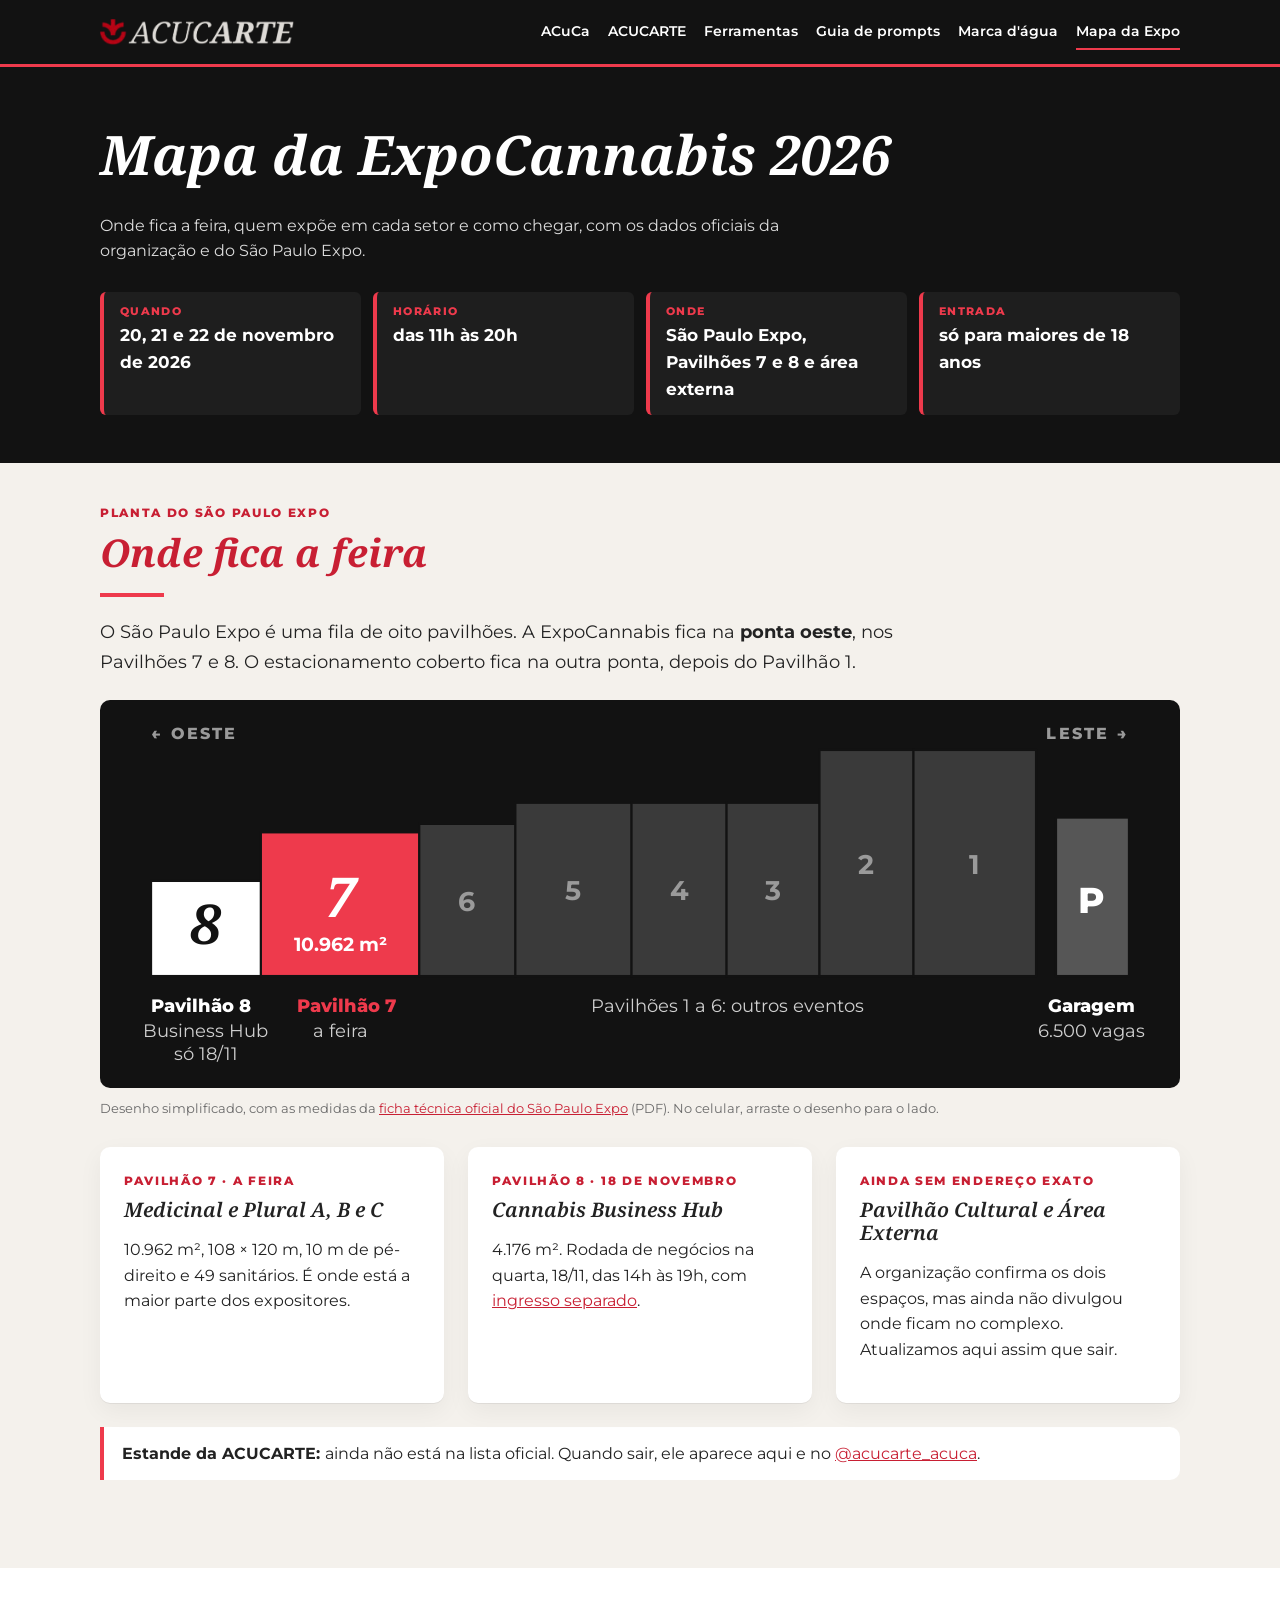
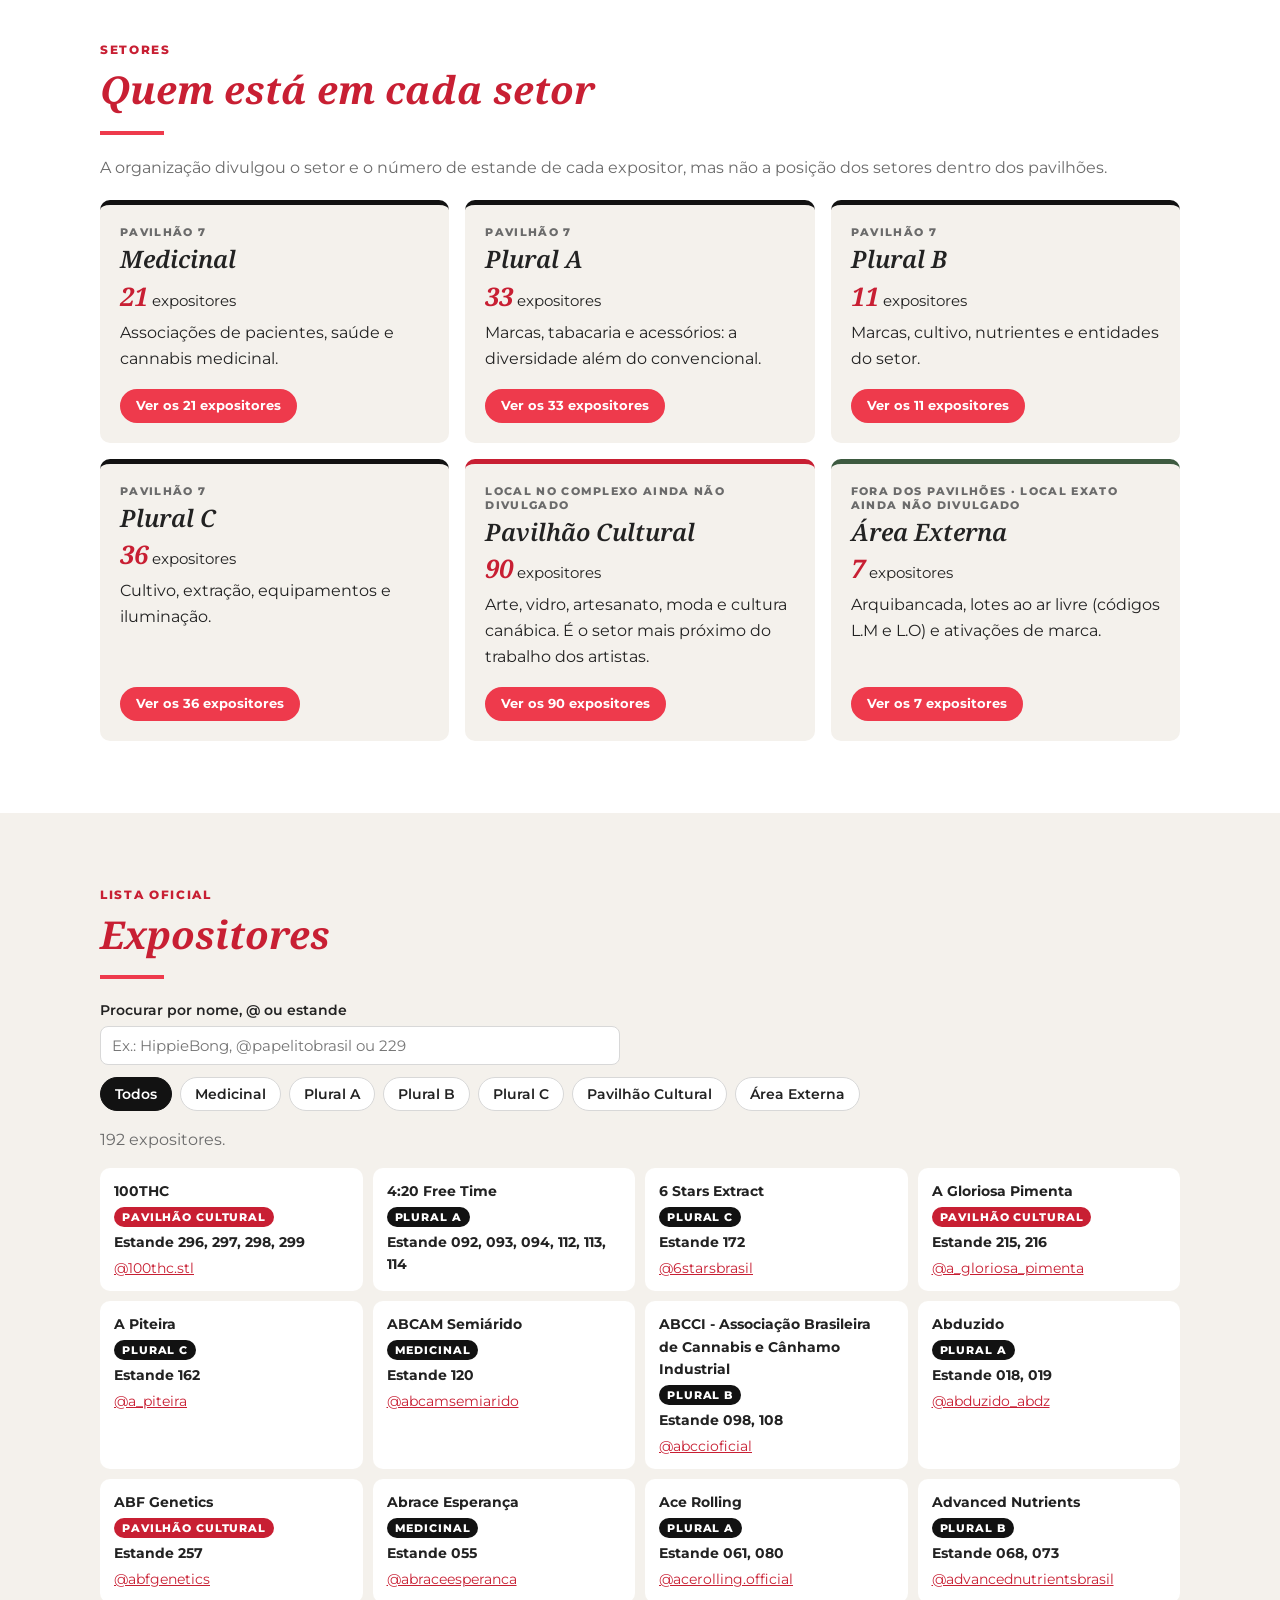
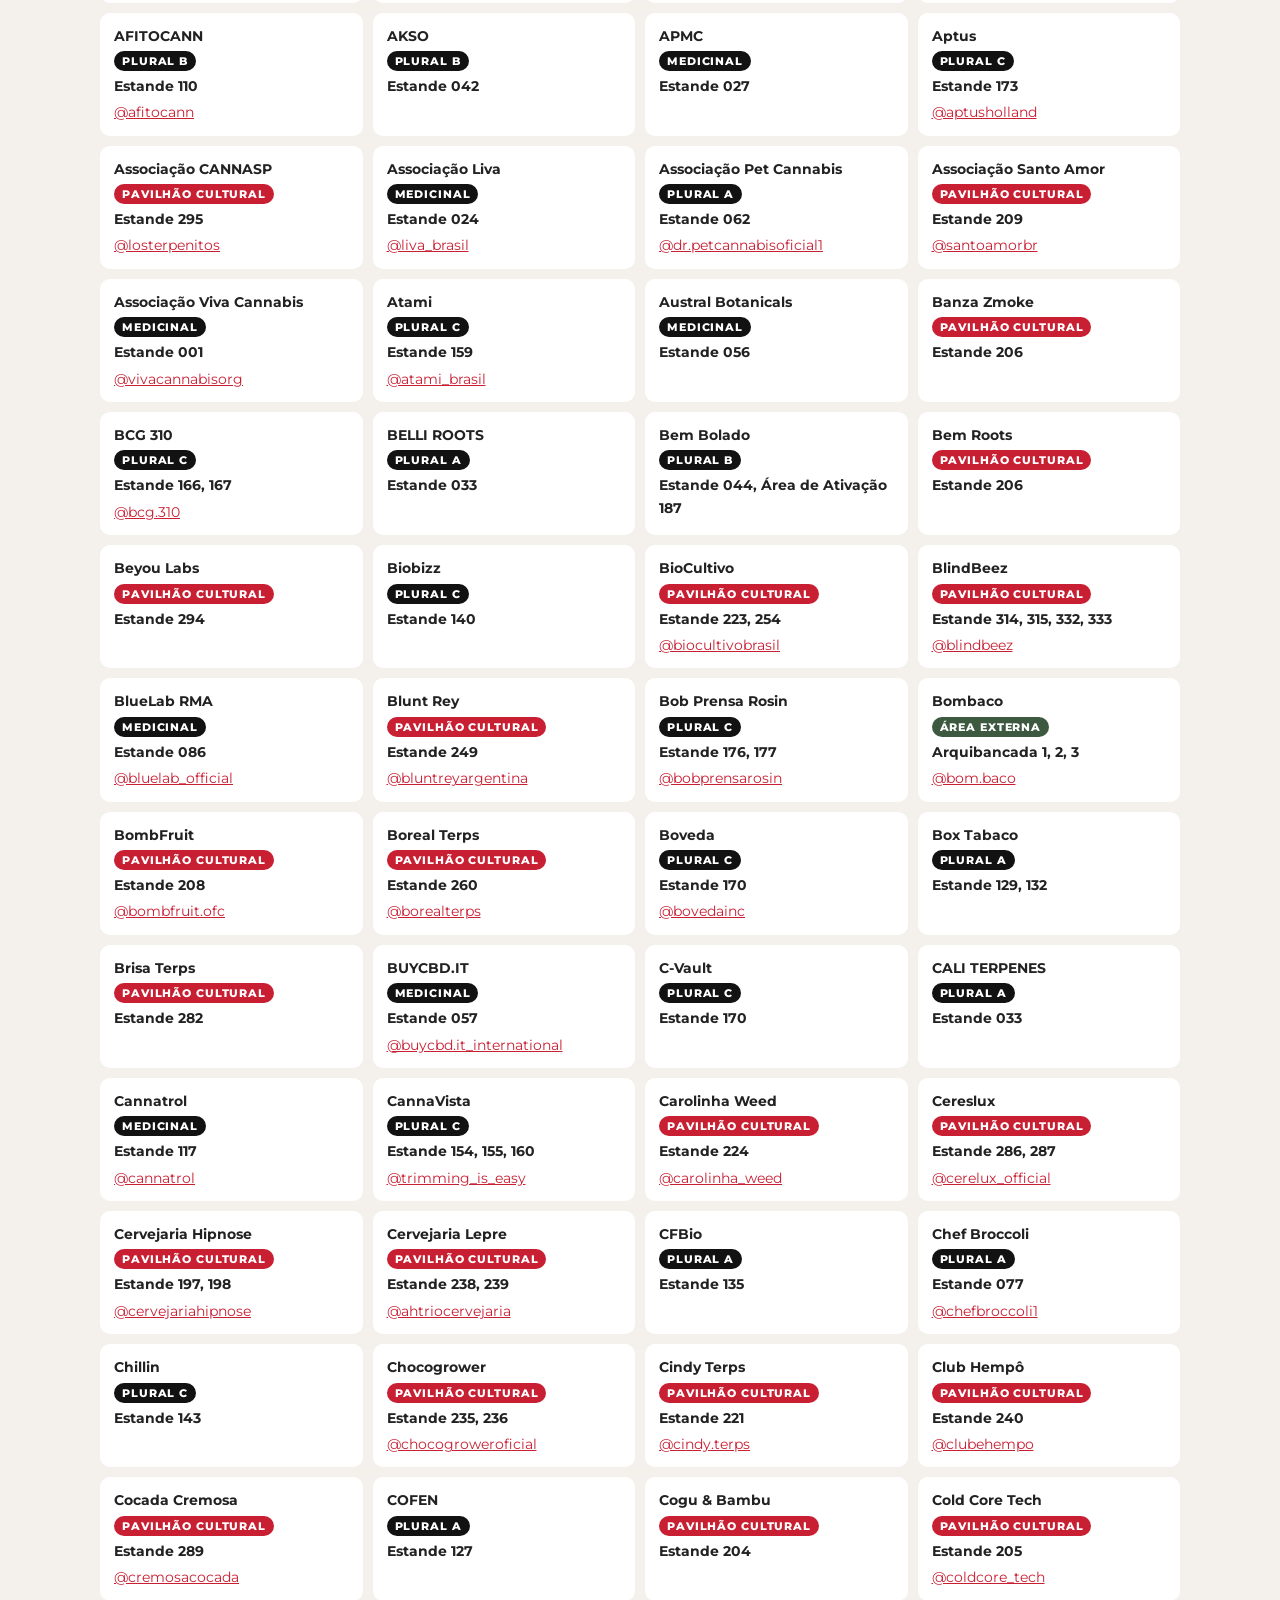
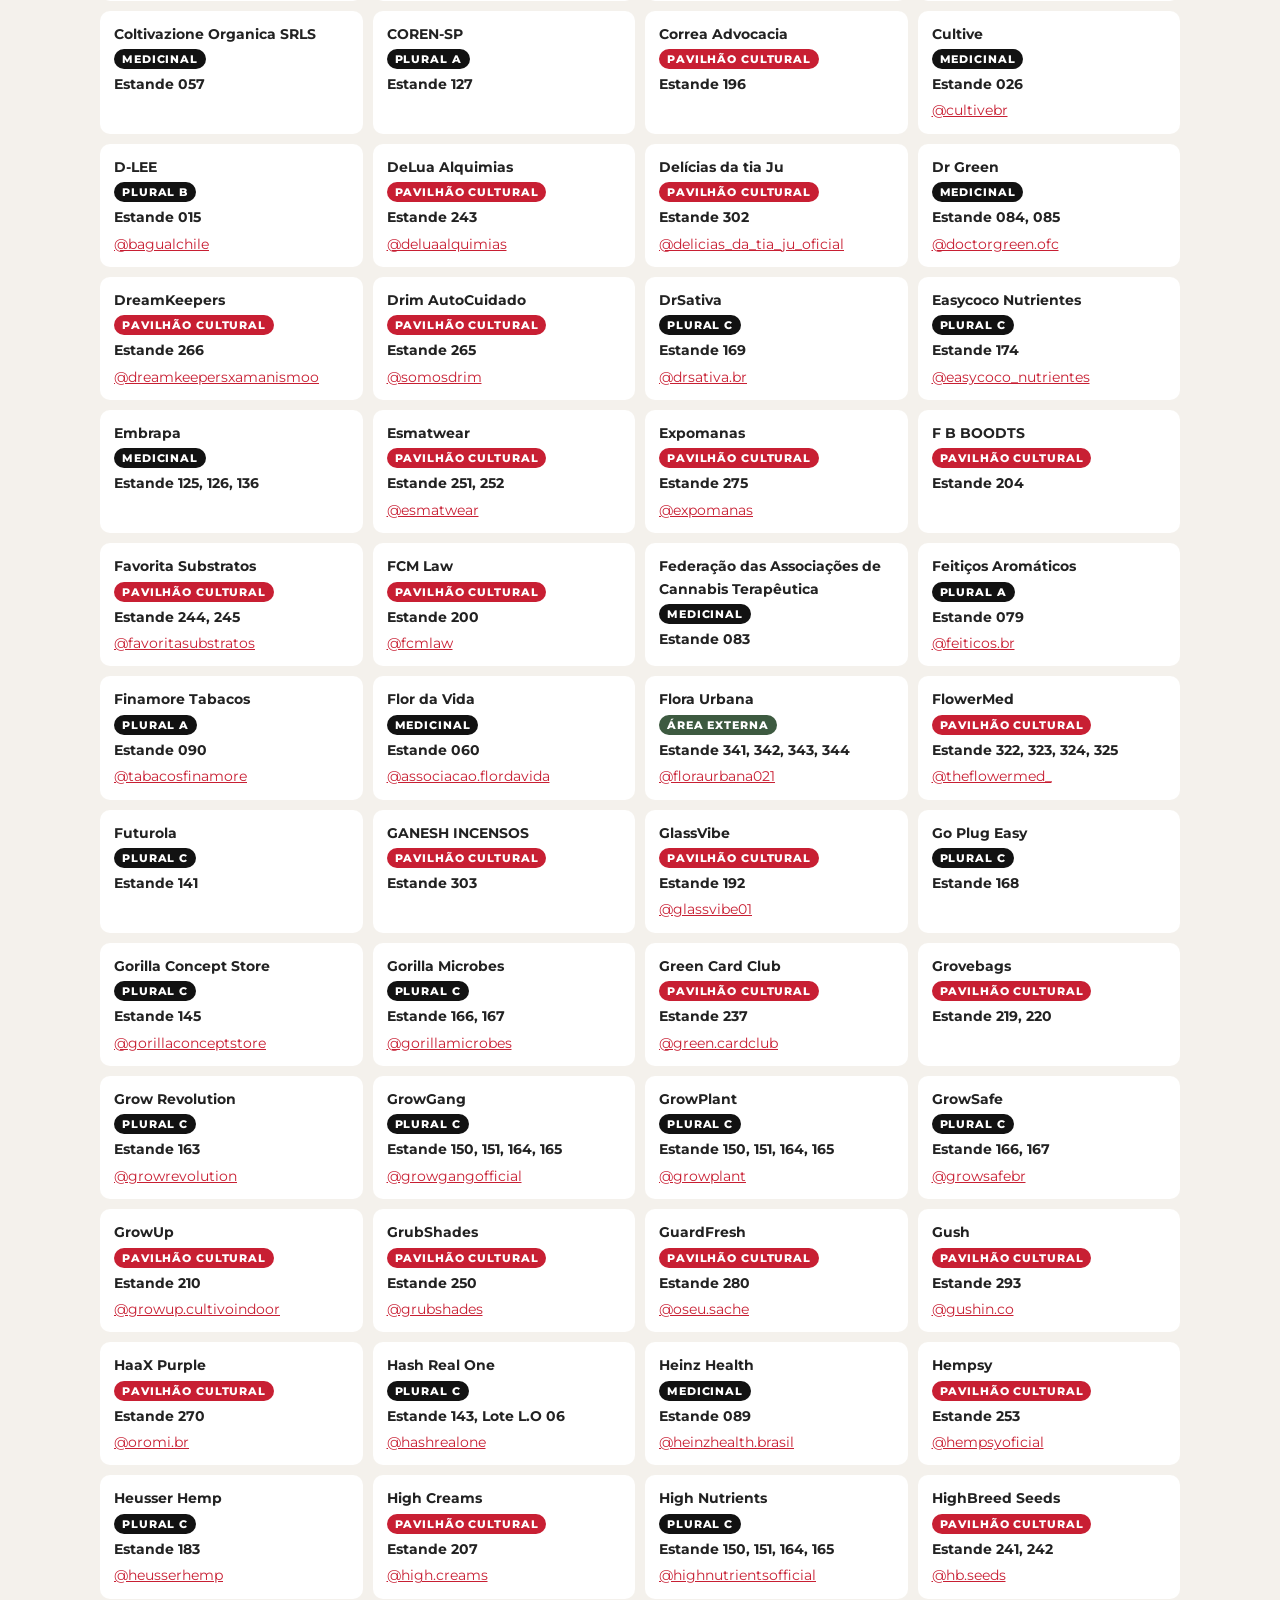
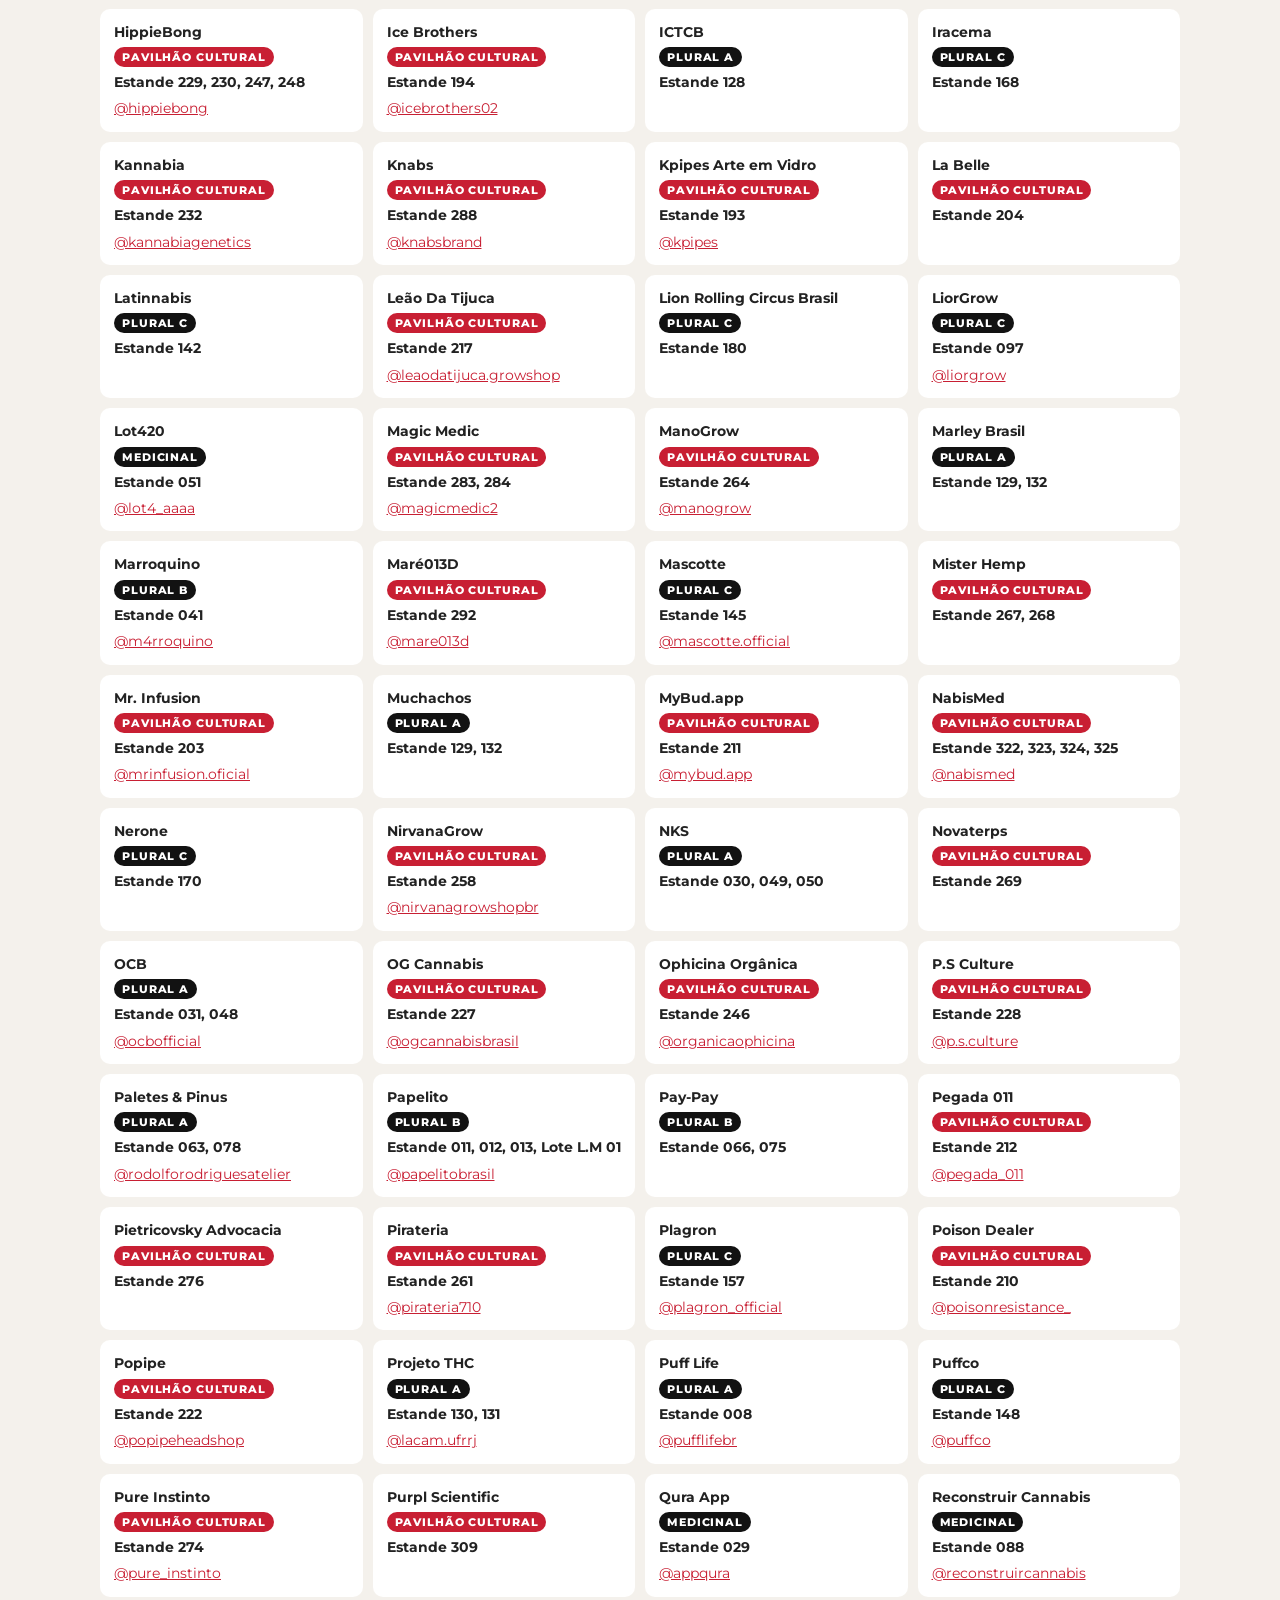
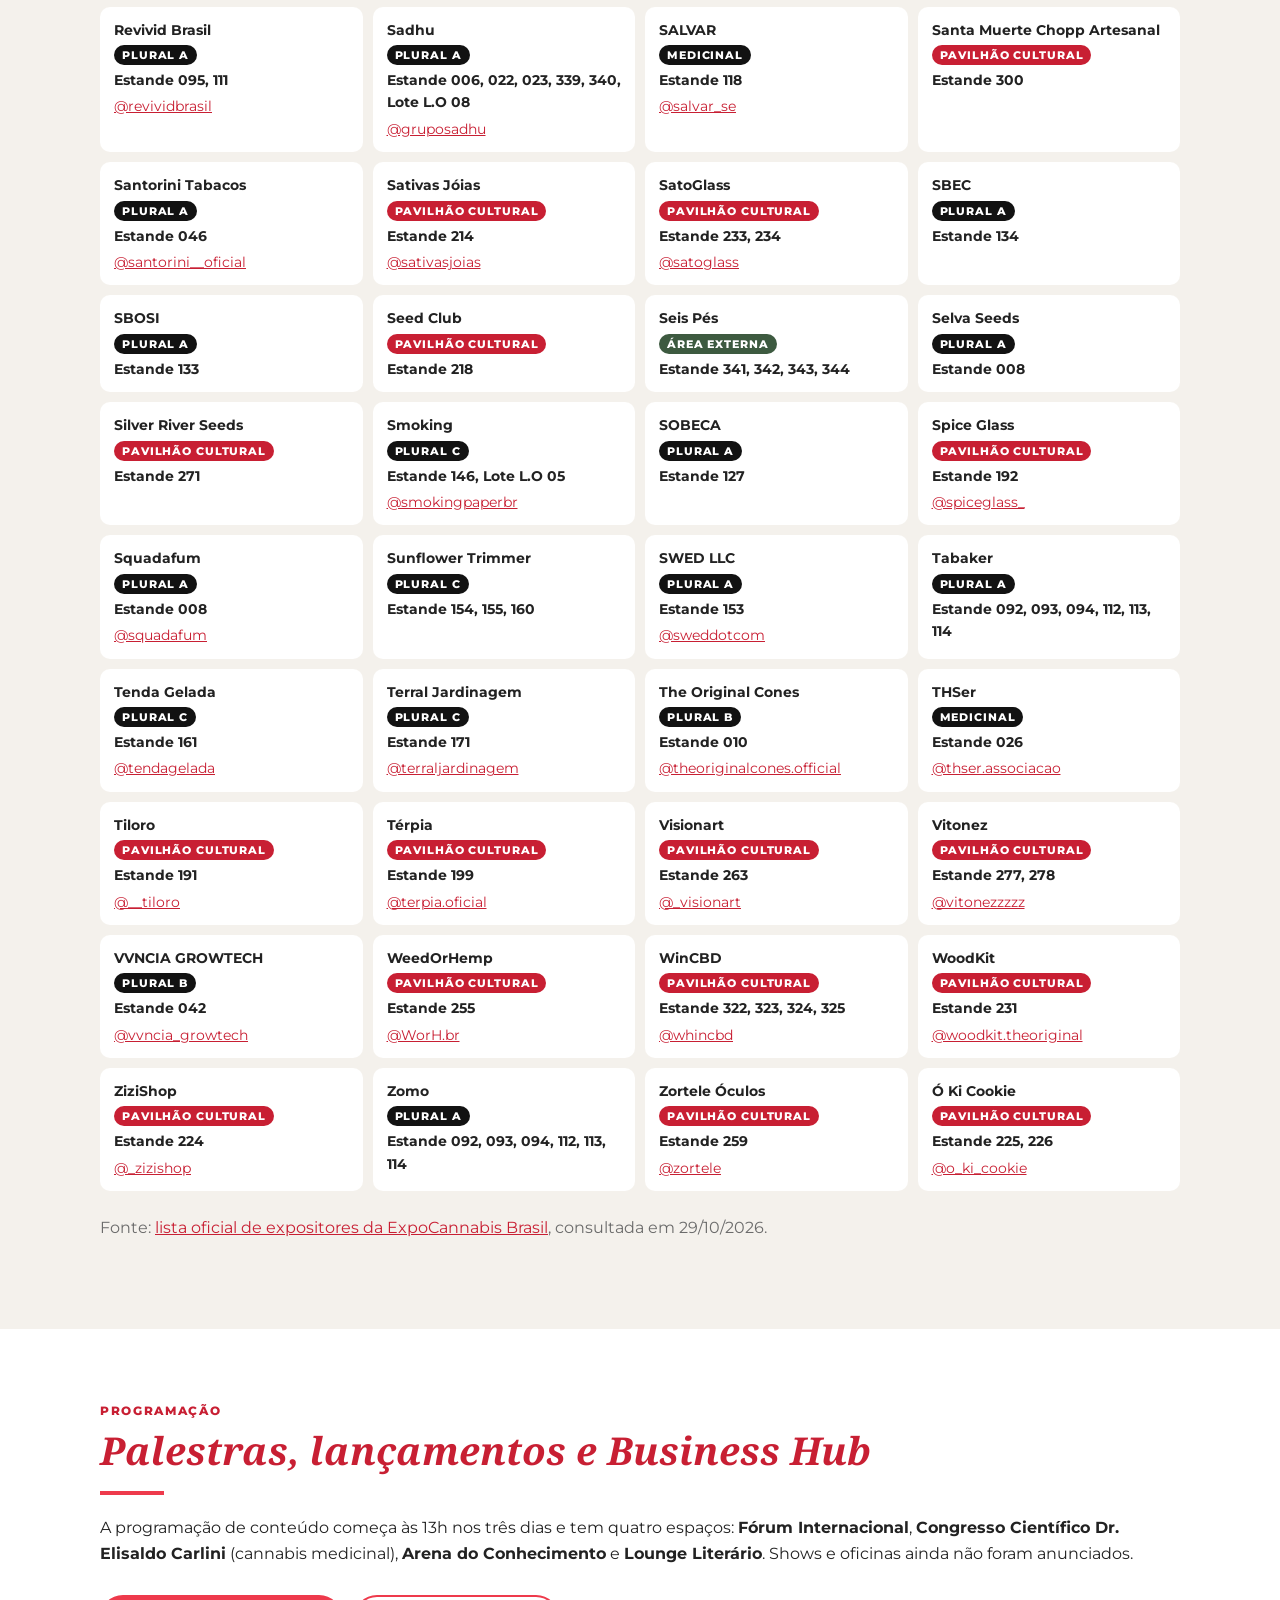
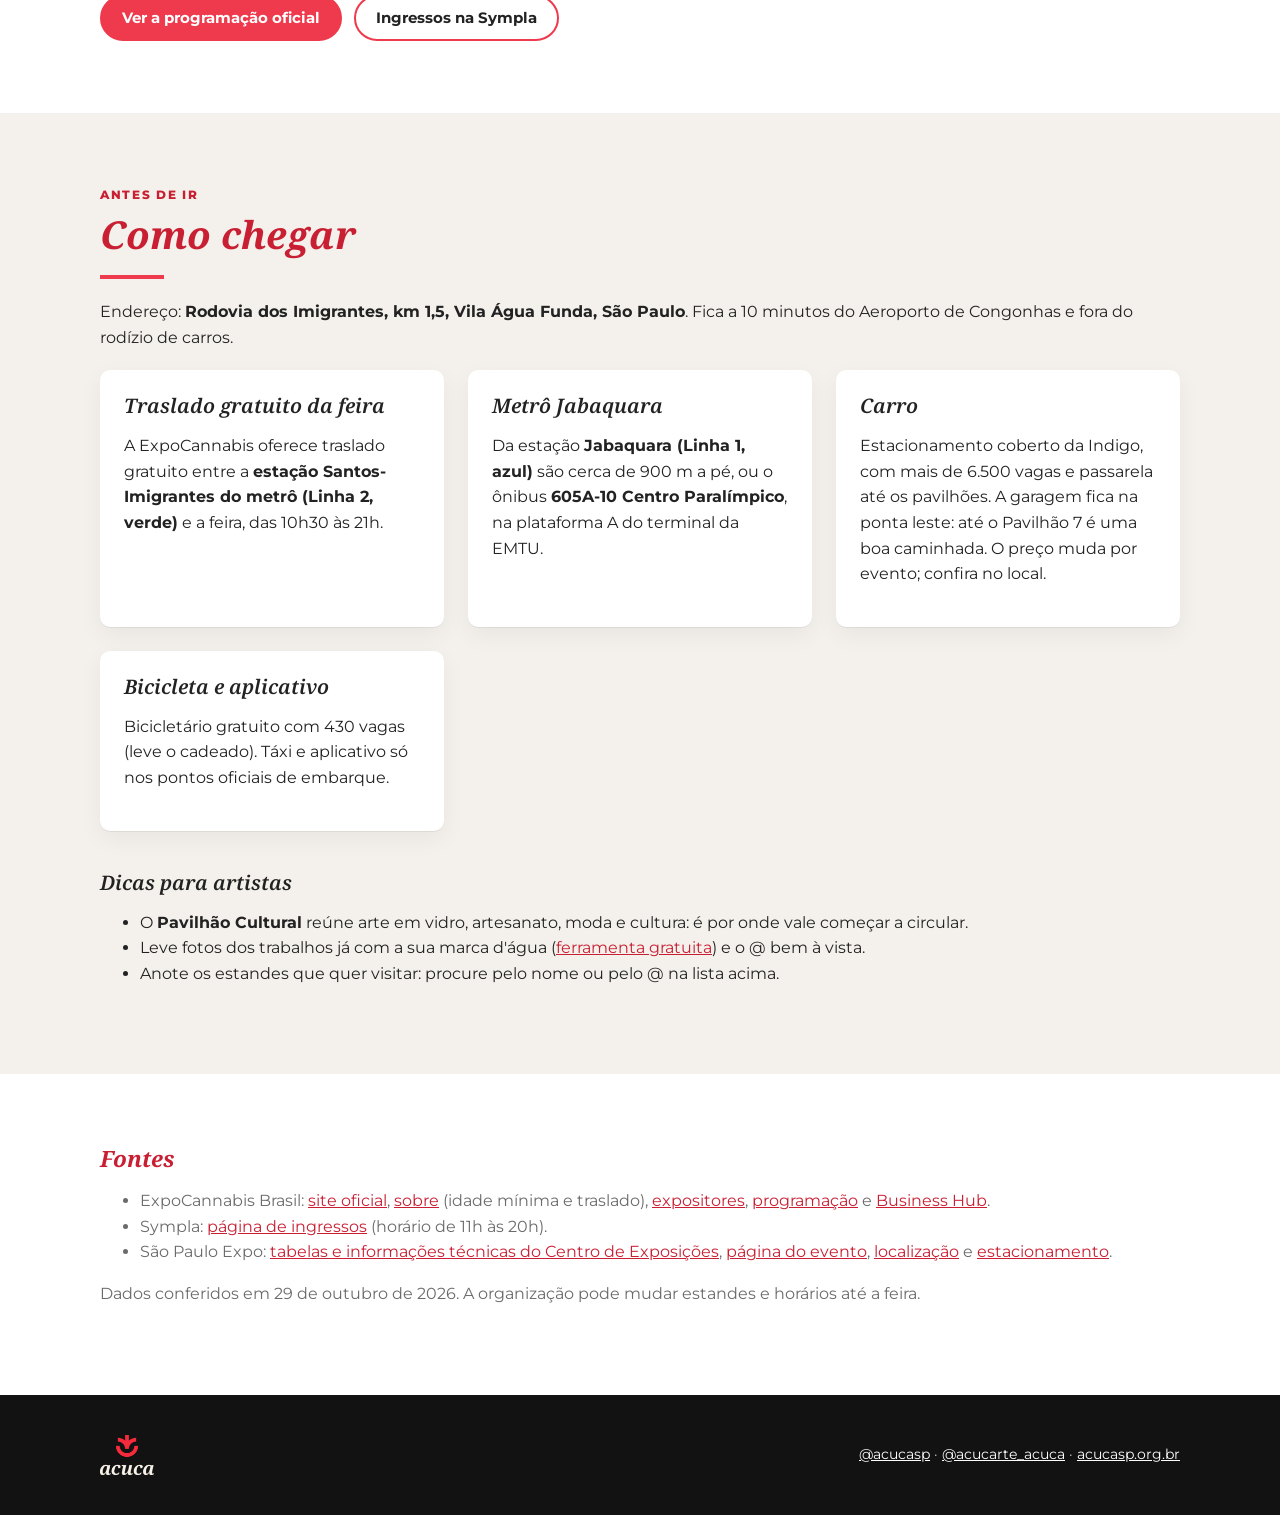
==== commit d86d994f: "Oculta a seção de letramento digital: sem link no menu e na página inicial, artigos com noindex Co-A" ====
--- a/expocannabis/index.html
+++ b/expocannabis/index.html
@@ -9,21 +9,20 @@
   <link rel="preconnect" href="https://fonts.googleapis.com">
   <link rel="preconnect" href="https://fonts.gstatic.com" crossorigin>
   <link rel="stylesheet" href="https://fonts.googleapis.com/css2?family=Noto+Serif:ital,wght@1,400;1,600;1,700&family=Montserrat:wght@400;600;700;800&display=swap">
-  <link rel="stylesheet" href="../assets/css/style.css?v=202610291111">
+  <link rel="stylesheet" href="../assets/css/style.css?v=202610291748">
 </head>
 <body>
   <a class="pular" href="#conteudo">Pular para o conteúdo</a>
   <header class="topo">
     <div class="wrap">
-      <a class="marca" href="../" target="_blank" rel="noopener"><img src="../assets/img/logo-acucarte-claro.png" alt="ACUCARTE" width="910" height="122"></a>
+      <a class="marca" href="../"><img src="../assets/img/logo-acucarte-claro.png" alt="ACUCARTE" width="910" height="122"></a>
       <nav aria-label="Principal">
-        <a href="../#acuca" target="_blank" rel="noopener">ACuCa</a>
-        <a href="../#acucarte" target="_blank" rel="noopener">ACUCARTE</a>
-        <a href="../#ferramentas" target="_blank" rel="noopener">Ferramentas</a>
-        <a href="../prompts/" target="_blank" rel="noopener">Guia de prompts</a>
-        <a href="../marca-dagua/" target="_blank" rel="noopener">Marca d'água</a>
-        <a href="./" aria-current="page" target="_blank" rel="noopener">Mapa da Expo</a>
-        <a href="../letramento/" target="_blank" rel="noopener">Letramento digital</a>
+        <a href="../#acuca">ACuCa</a>
+        <a href="../#acucarte">ACUCARTE</a>
+        <a href="../#ferramentas">Ferramentas</a>
+        <a href="../prompts/">Guia de prompts</a>
+        <a href="../marca-dagua/">Marca d'água</a>
+        <a href="./" aria-current="page">Mapa da Expo</a>
       </nav>
     </div>
   </header>
@@ -171,7 +170,7 @@
         <h3 style="margin-top:40px">Dicas para artistas</h3>
         <ul>
           <li>O <strong>Pavilhão Cultural</strong> reúne arte em vidro, artesanato, moda e cultura: é por onde vale começar a circular.</li>
-          <li>Leve fotos dos trabalhos já com a sua marca d'água (<a href="../marca-dagua/" target="_blank" rel="noopener">ferramenta gratuita</a>) e o @ bem à vista.</li>
+          <li>Leve fotos dos trabalhos já com a sua marca d'água (<a href="../marca-dagua/">ferramenta gratuita</a>) e o @ bem à vista.</li>
           <li>Anote os estandes que quer visitar: procure pelo nome ou pelo @ na lista acima.</li>
         </ul>
       </div>
@@ -199,6 +198,6 @@
       </div>
     </div>
   </footer>
-  <script src="../assets/js/expocannabis.js?v=202610291111" defer></script>
+  <script src="../assets/js/expocannabis.js?v=202610291748" defer></script>
 </body>
 </html>
--- a/assets/css/style.css
+++ b/assets/css/style.css
@@ -284,3 +284,13 @@
 .artigo-cartao.proximo { border-top: 4px dashed var(--cinza-claro); }
 @media (max-width: 560px) { .glossario { grid-template-columns: 1fr; gap: 2px; } .glossario dd { margin-bottom: 10px; } }
 .artigo .linha-tempo time { color: var(--vermelho-escuro); }
+
+/* Tabela dos artigos (rola para o lado no celular) */
+.tabela-rolagem { overflow-x: auto; margin: 16px 0 20px; }
+.tabela-jogos { width: 100%; min-width: 560px; border-collapse: collapse; font-size: 15px; }
+.tabela-jogos th, .tabela-jogos td { padding: 10px 12px; border-bottom: 1px solid rgba(18,18,18,.15); text-align: left; vertical-align: top; }
+.tabela-jogos thead th { font-size: 13px; text-transform: uppercase; letter-spacing: .04em; border-bottom: 2px solid var(--preto); }
+.tabela-jogos td:nth-child(2), .tabela-jogos td:nth-child(3) { white-space: nowrap; }
+.tabela-jogos tr.sim { background: rgba(238,58,76,.10); }
+.tabela-jogos tr.sim td:last-child { color: var(--vermelho-escuro); font-weight: 600; }
+.tabela-jogos tr.parte { background: rgba(238,58,76,.04); }
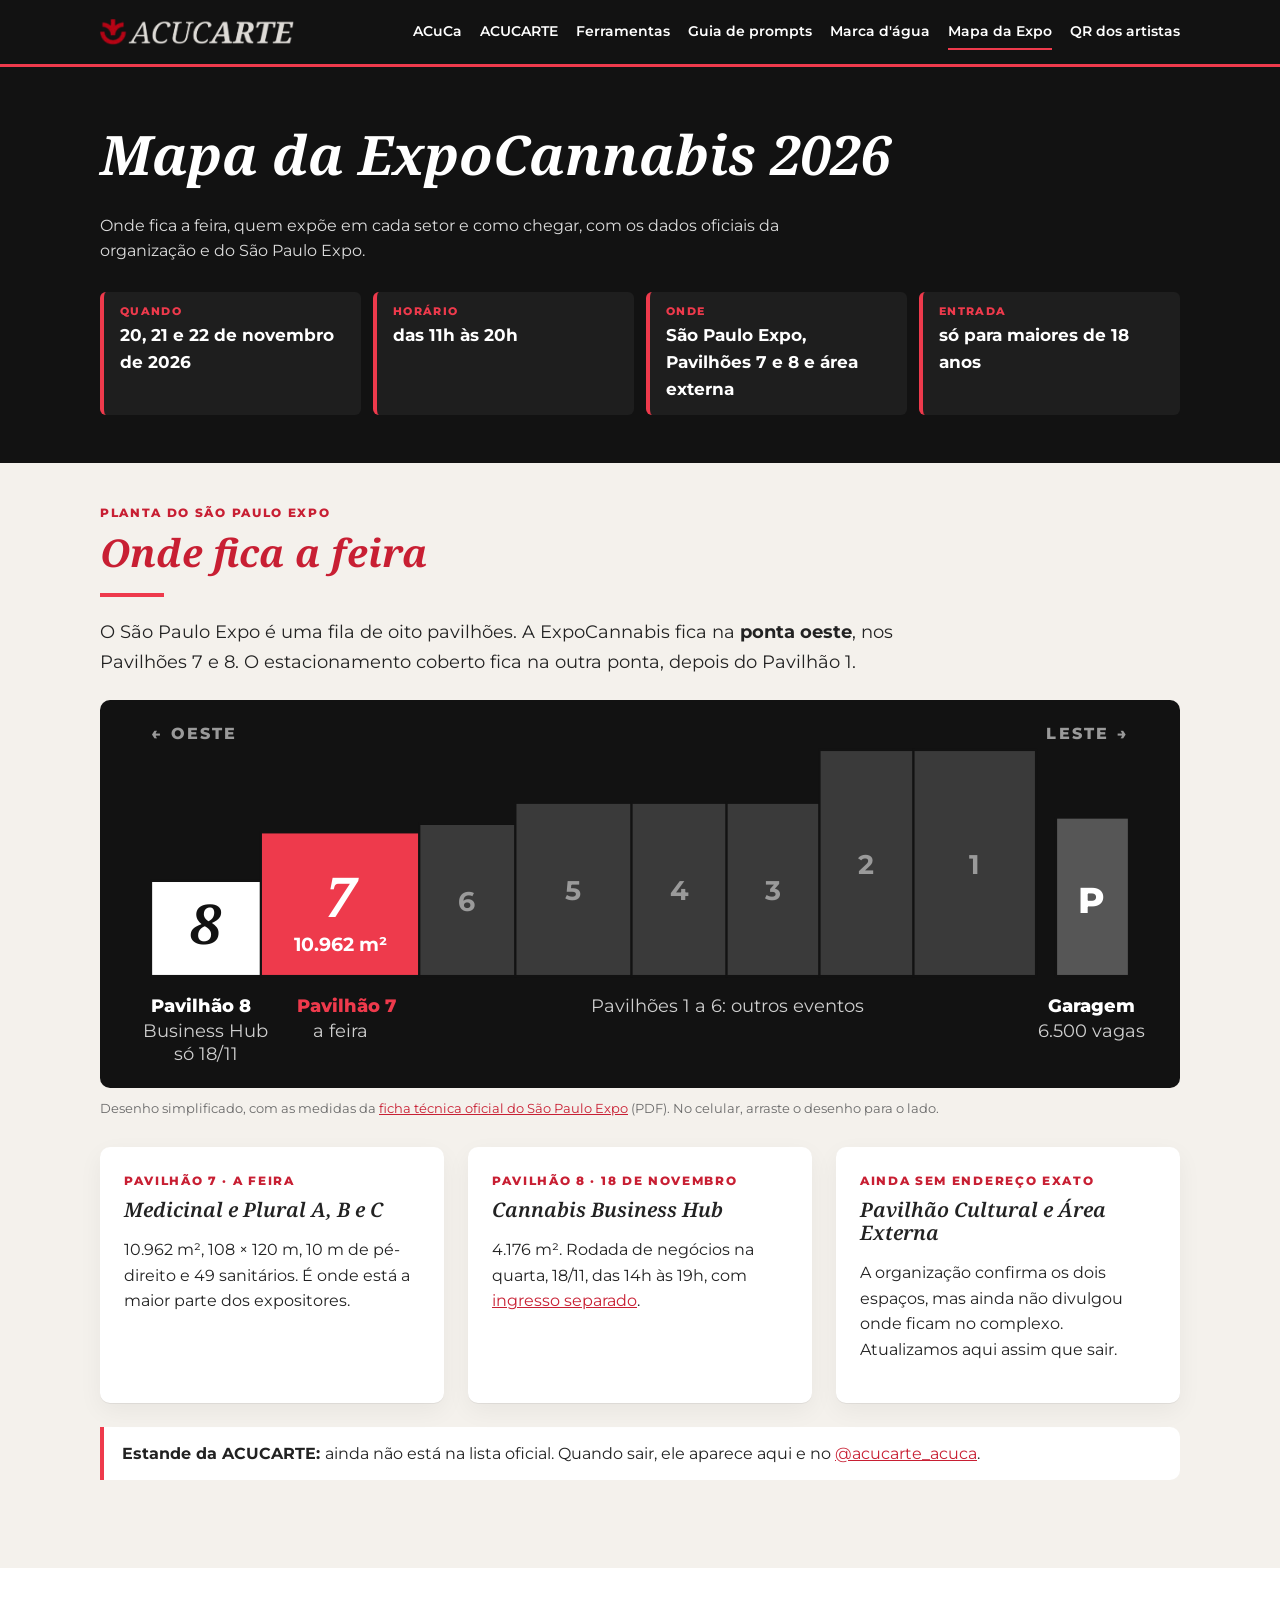
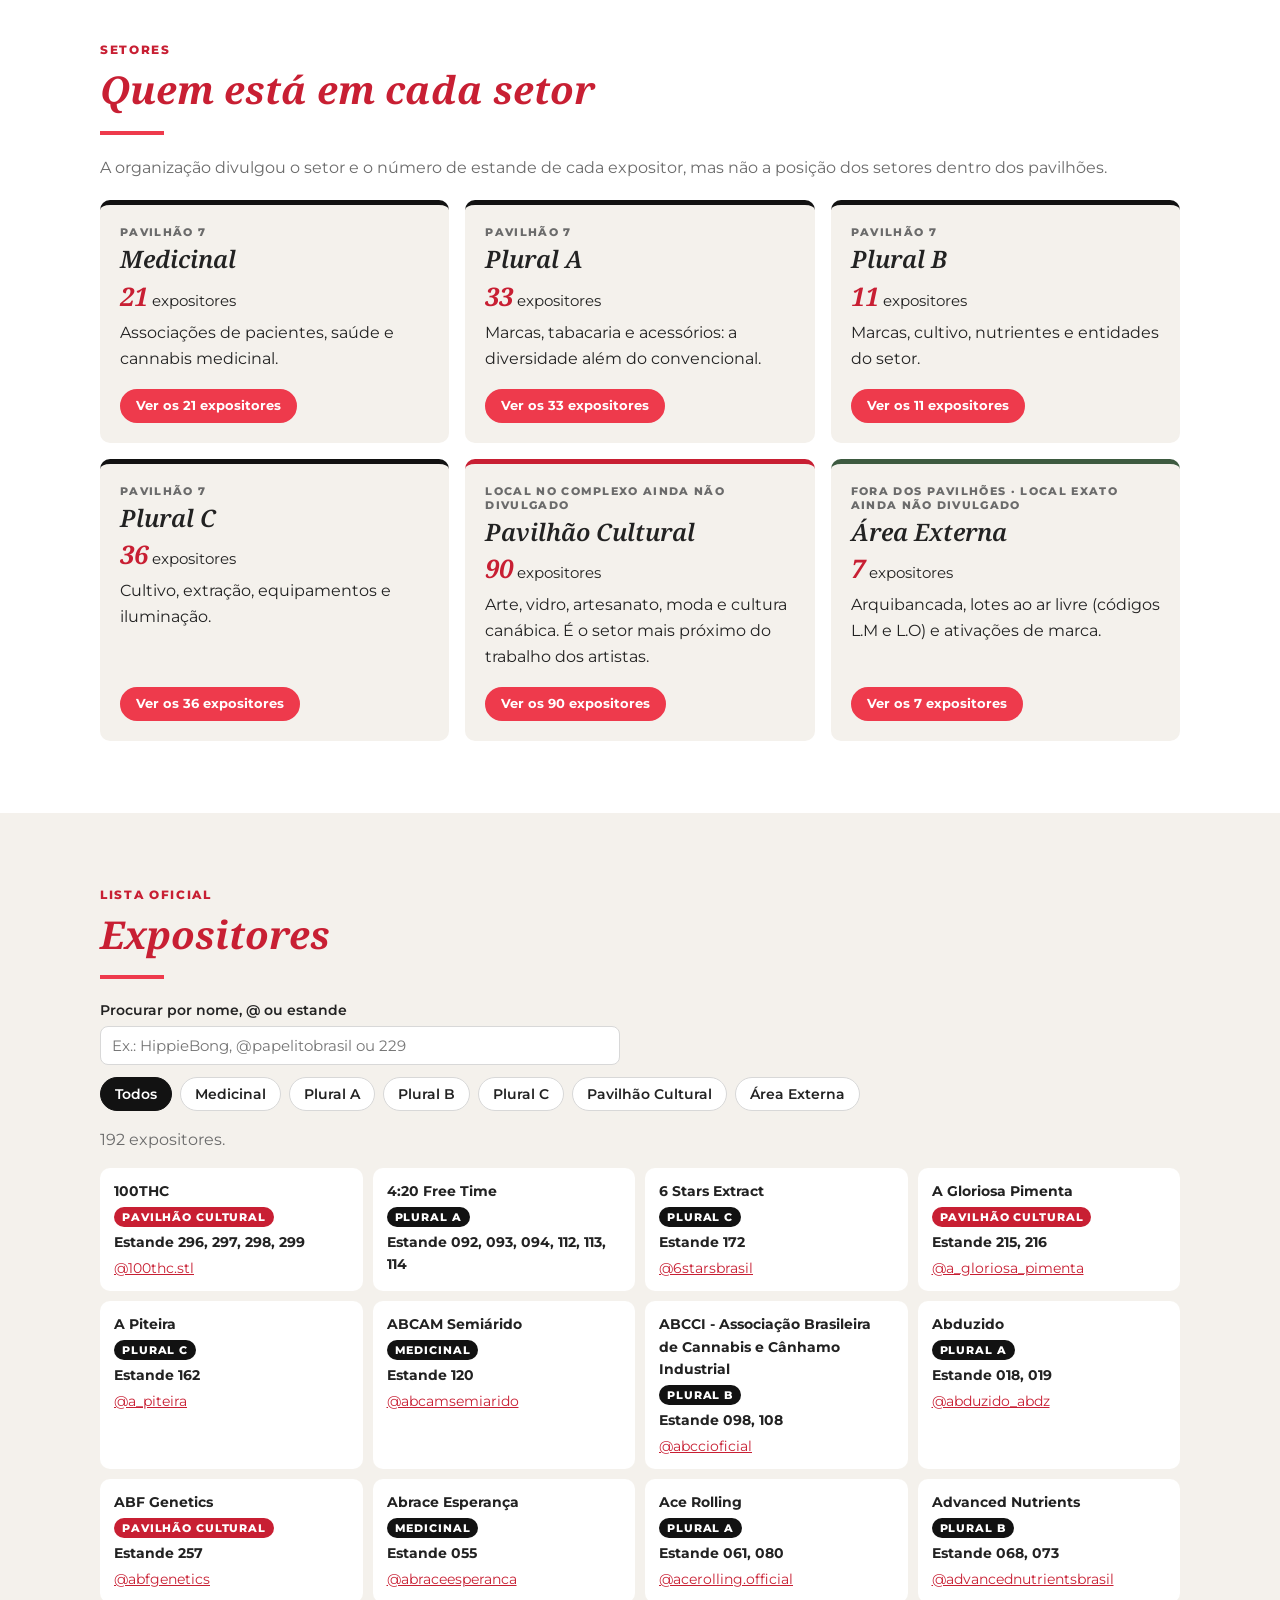
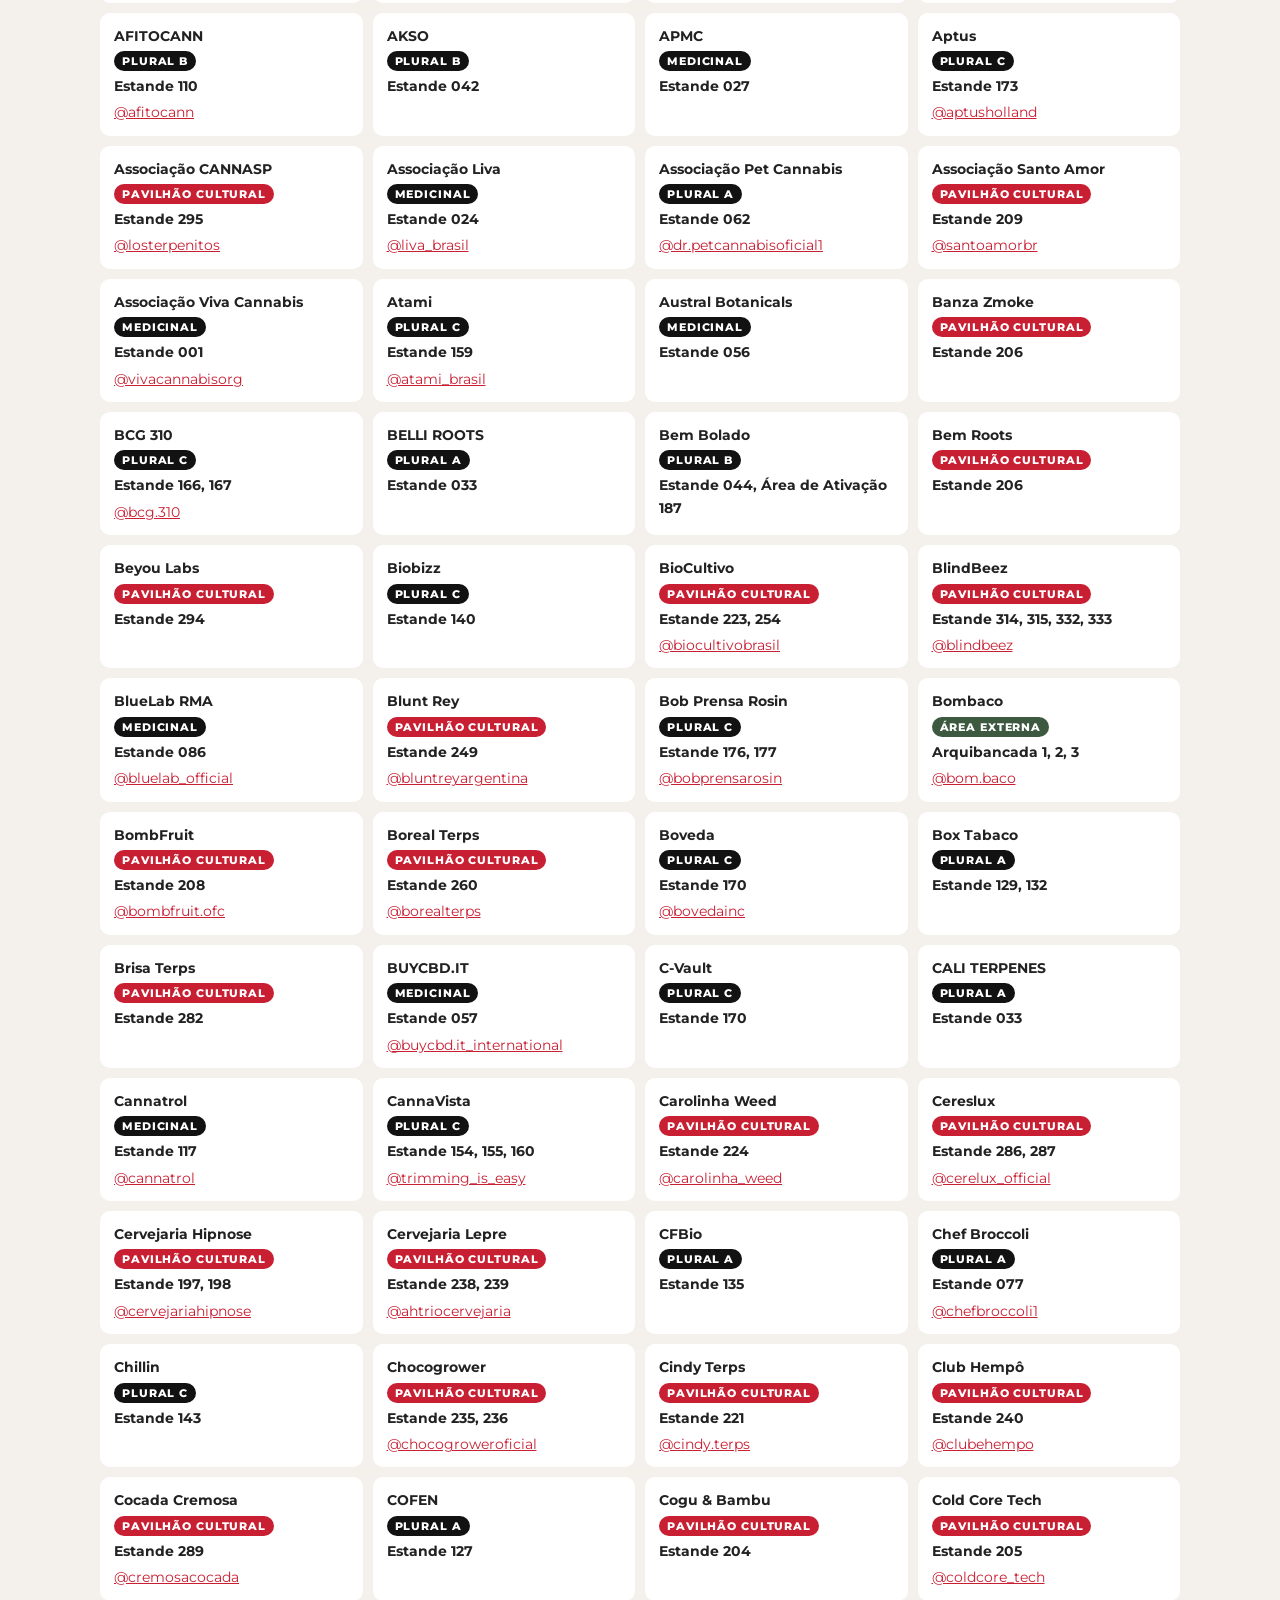
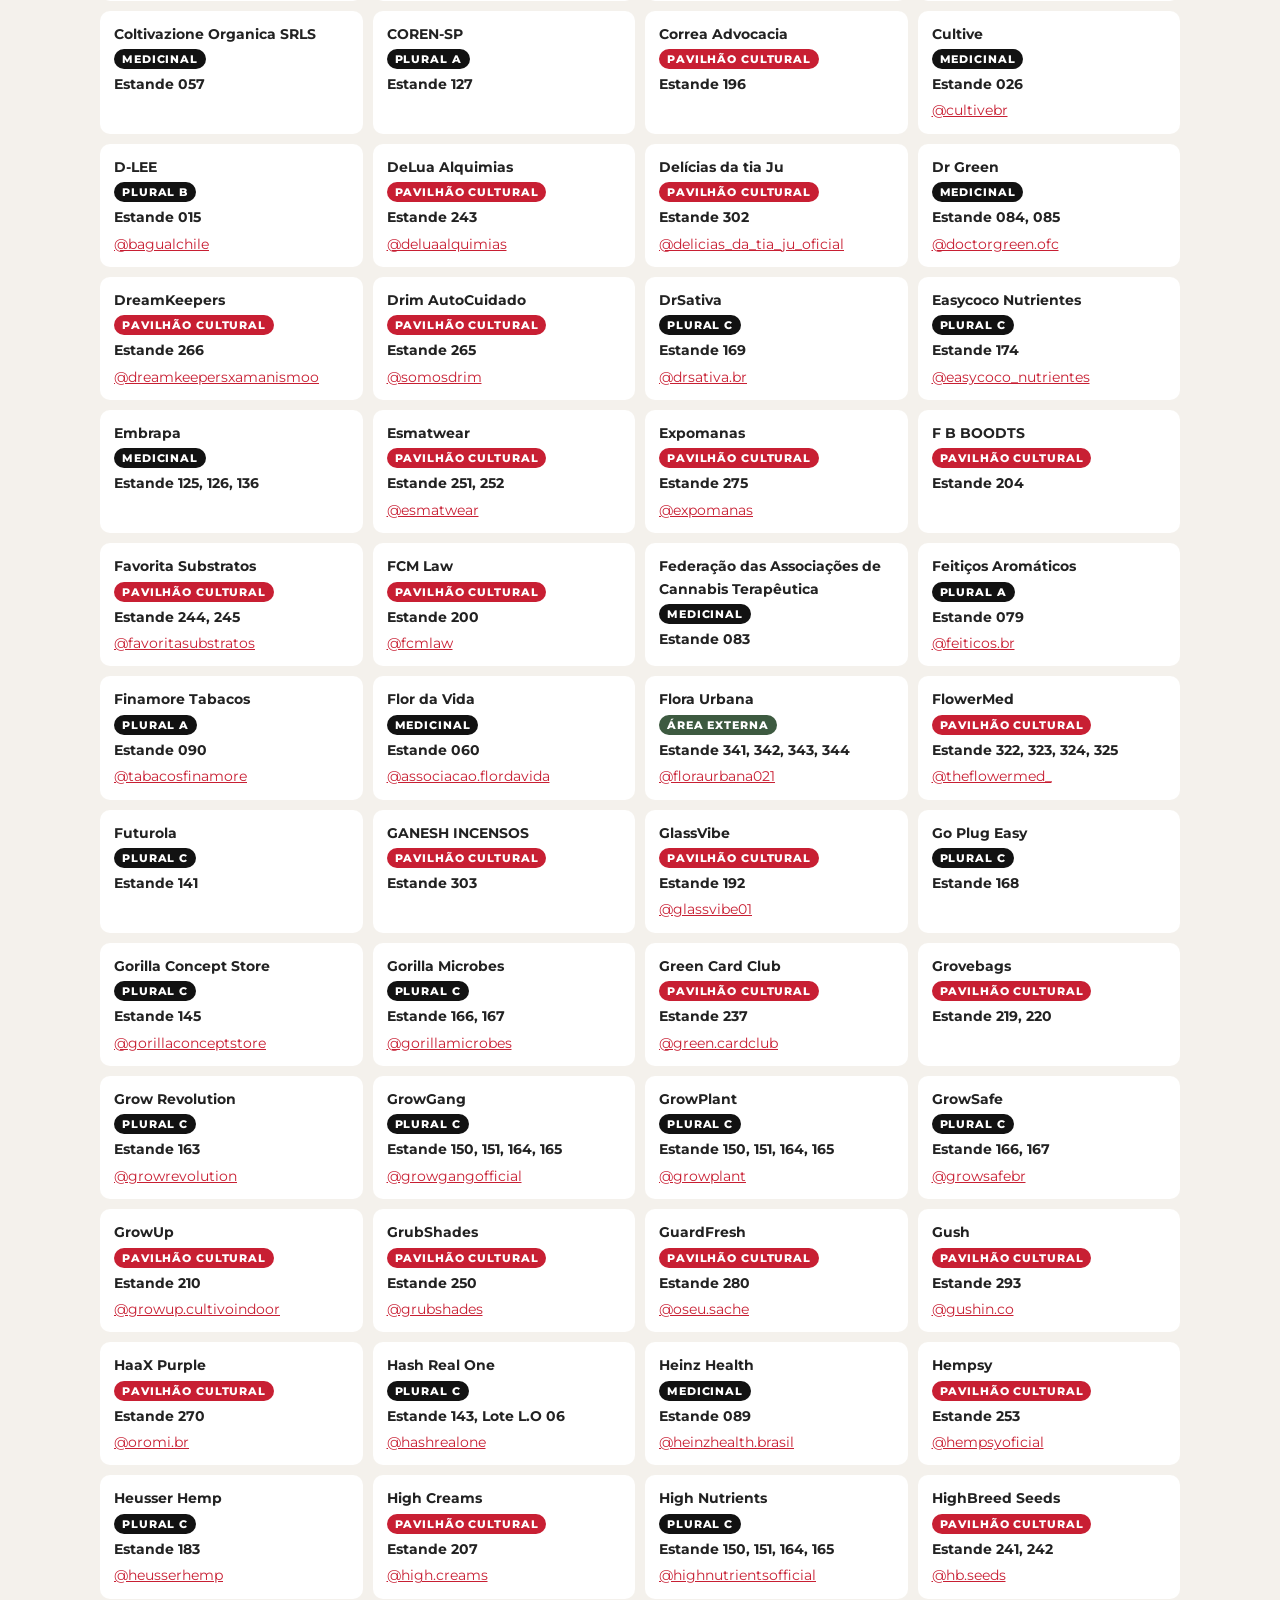
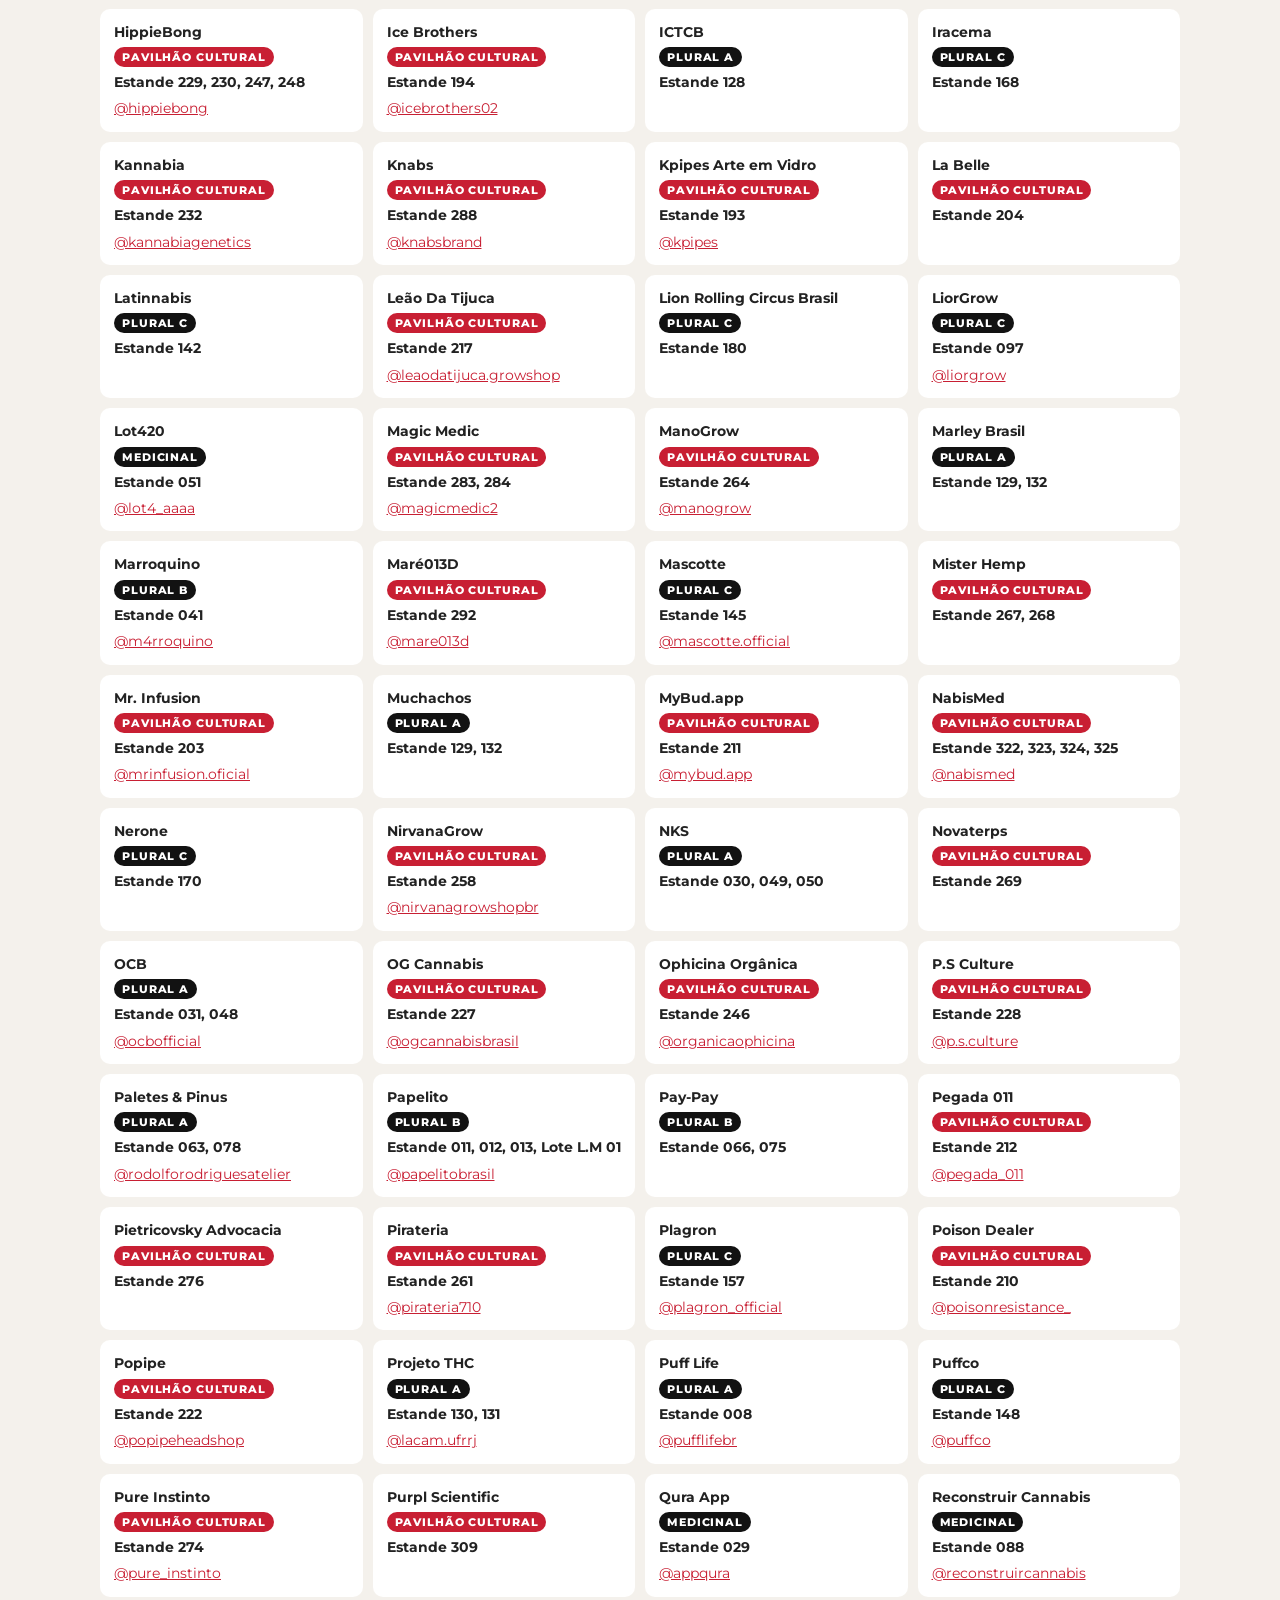
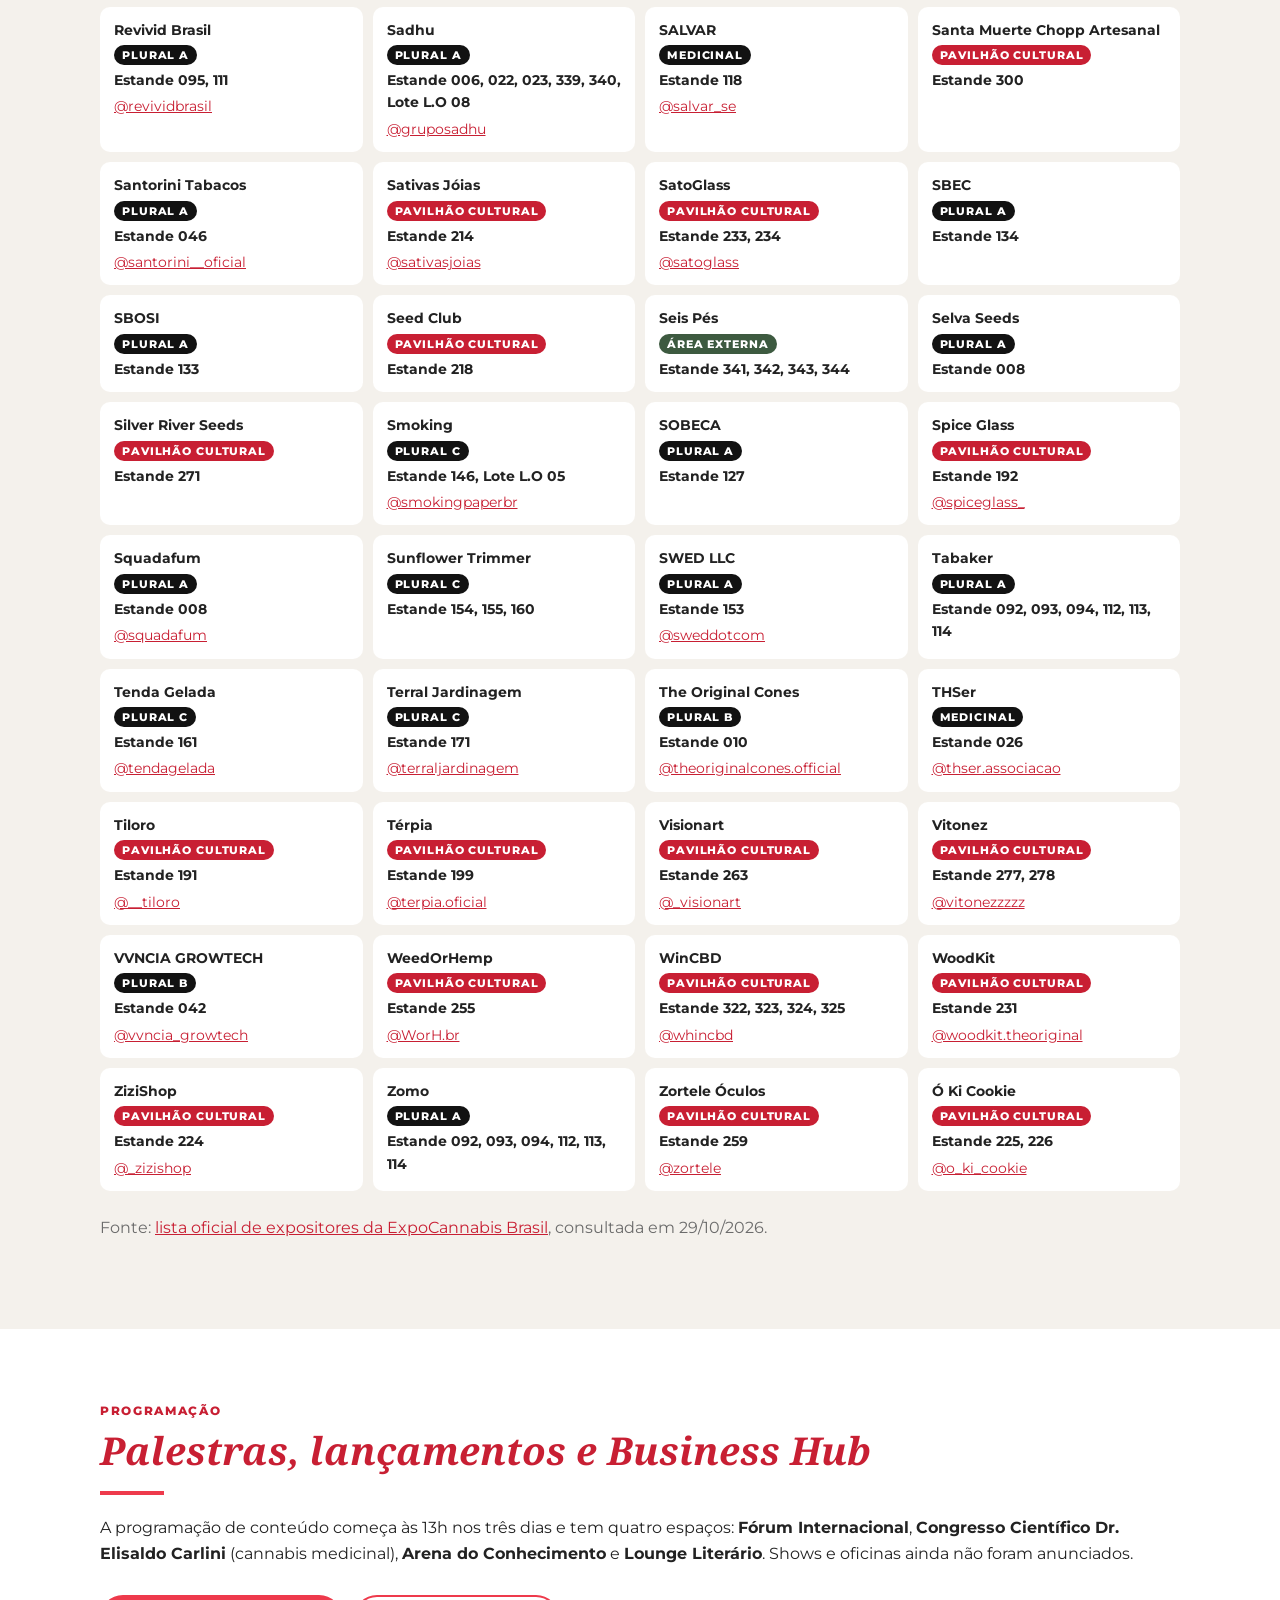
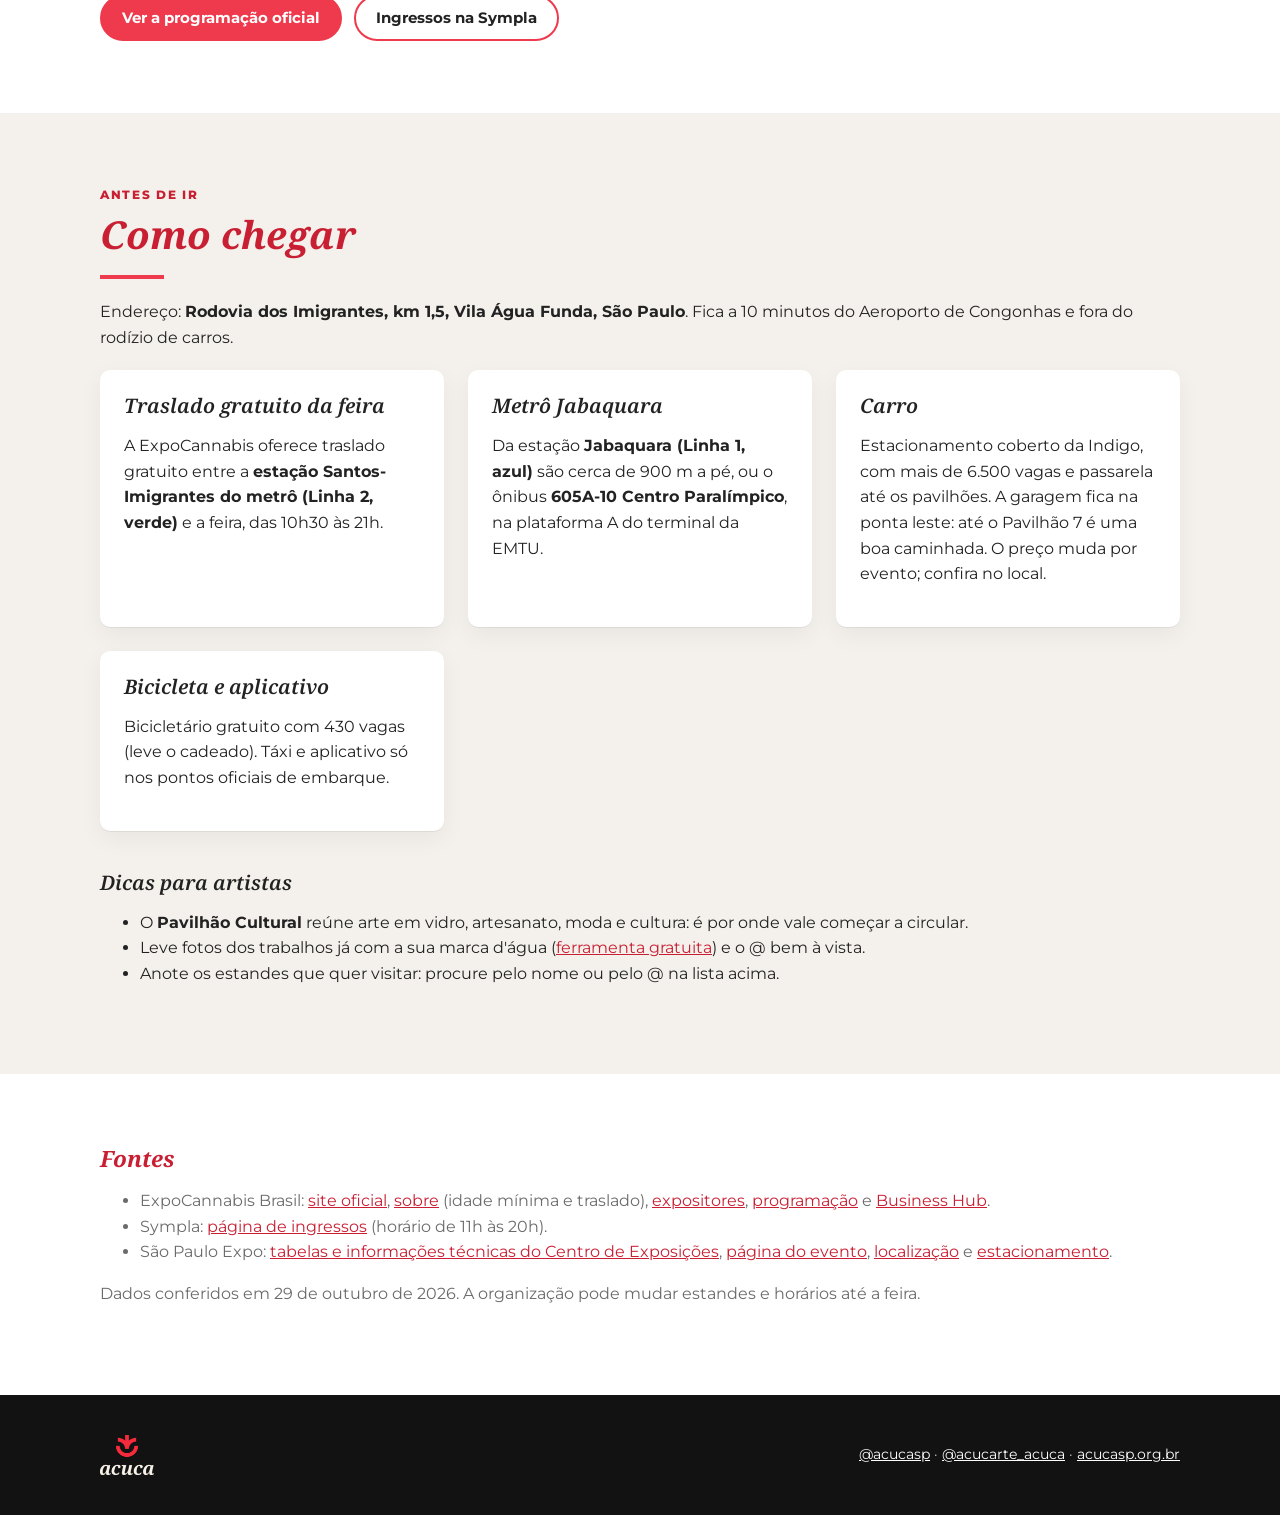
==== commit a6bca56f: "Catálogo dos QR codes dos artistas Página /qr/ com os 23 QR codes (PNG e SVG) baixados do site, busc" ====
--- a/expocannabis/index.html
+++ b/expocannabis/index.html
@@ -23,6 +23,7 @@
         <a href="../prompts/">Guia de prompts</a>
         <a href="../marca-dagua/">Marca d'água</a>
         <a href="./" aria-current="page">Mapa da Expo</a>
+        <a href="../qr/">QR dos artistas</a>
       </nav>
     </div>
   </header>
